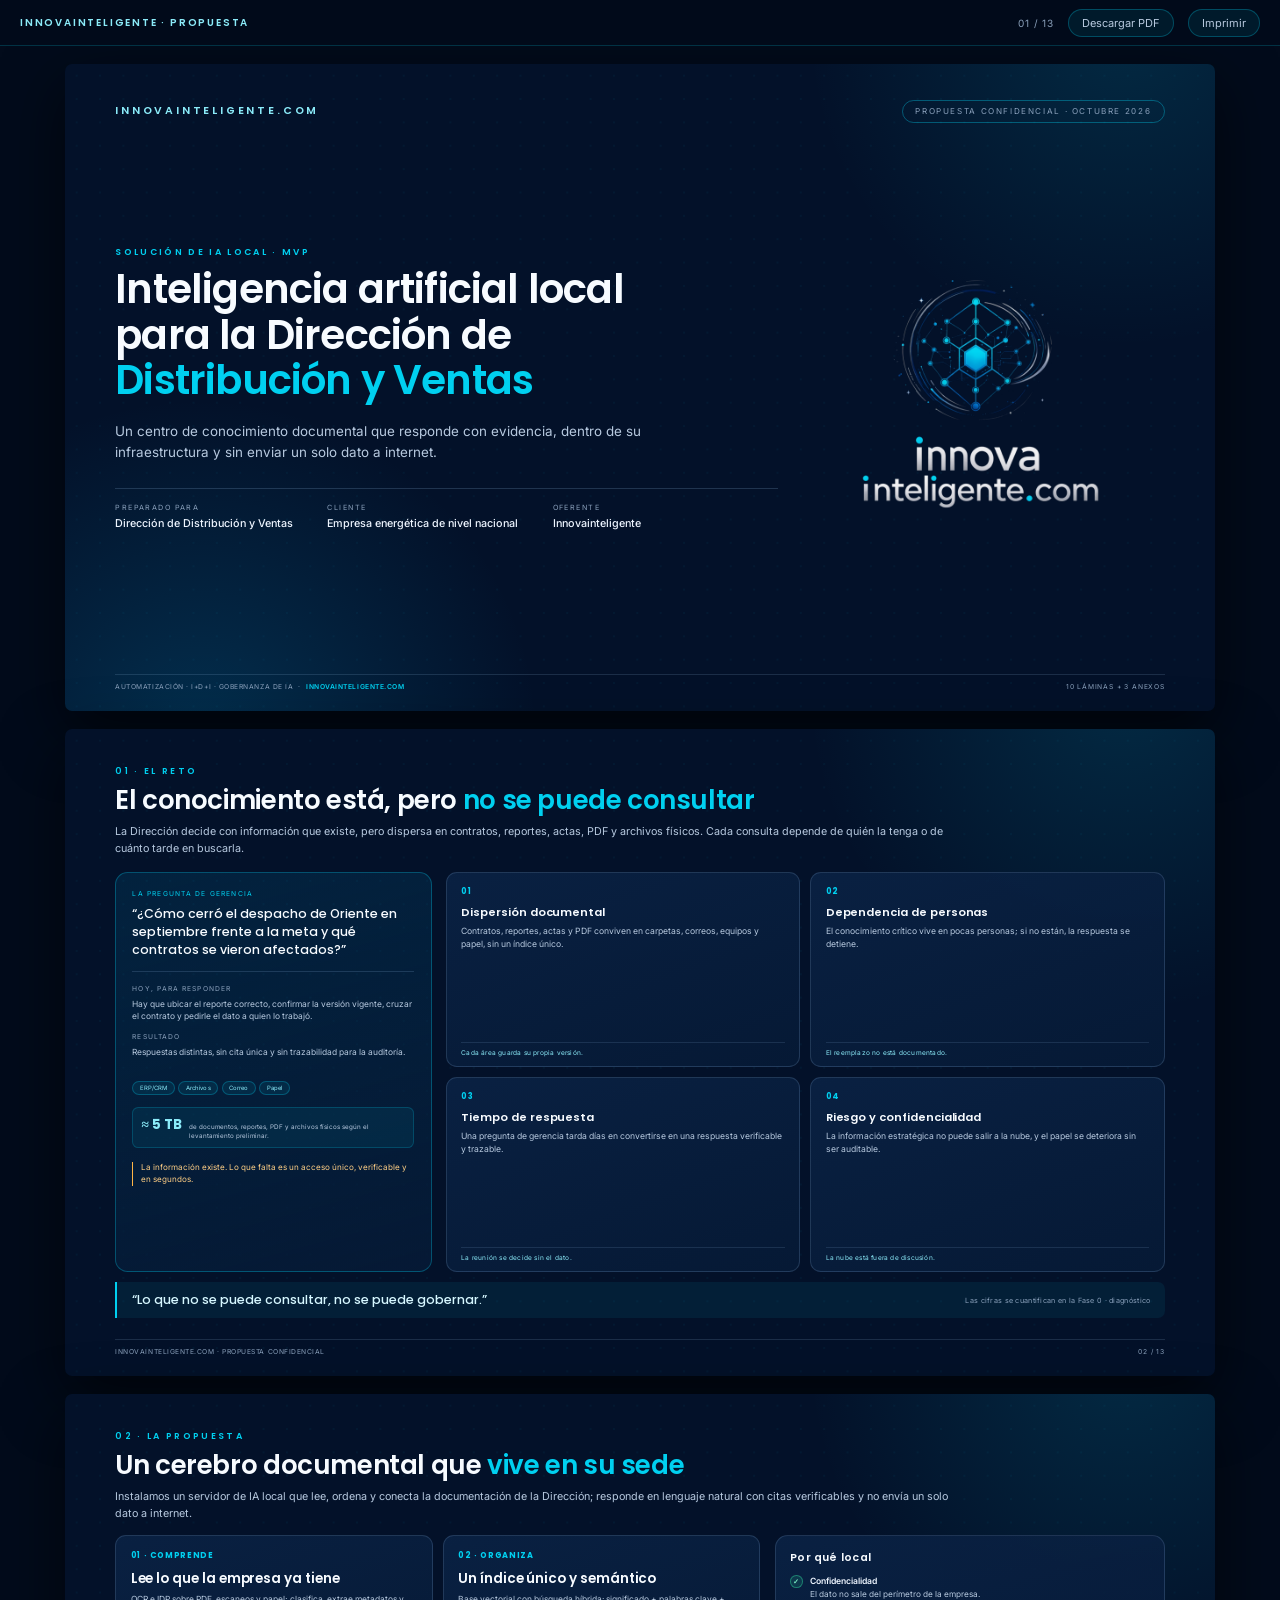
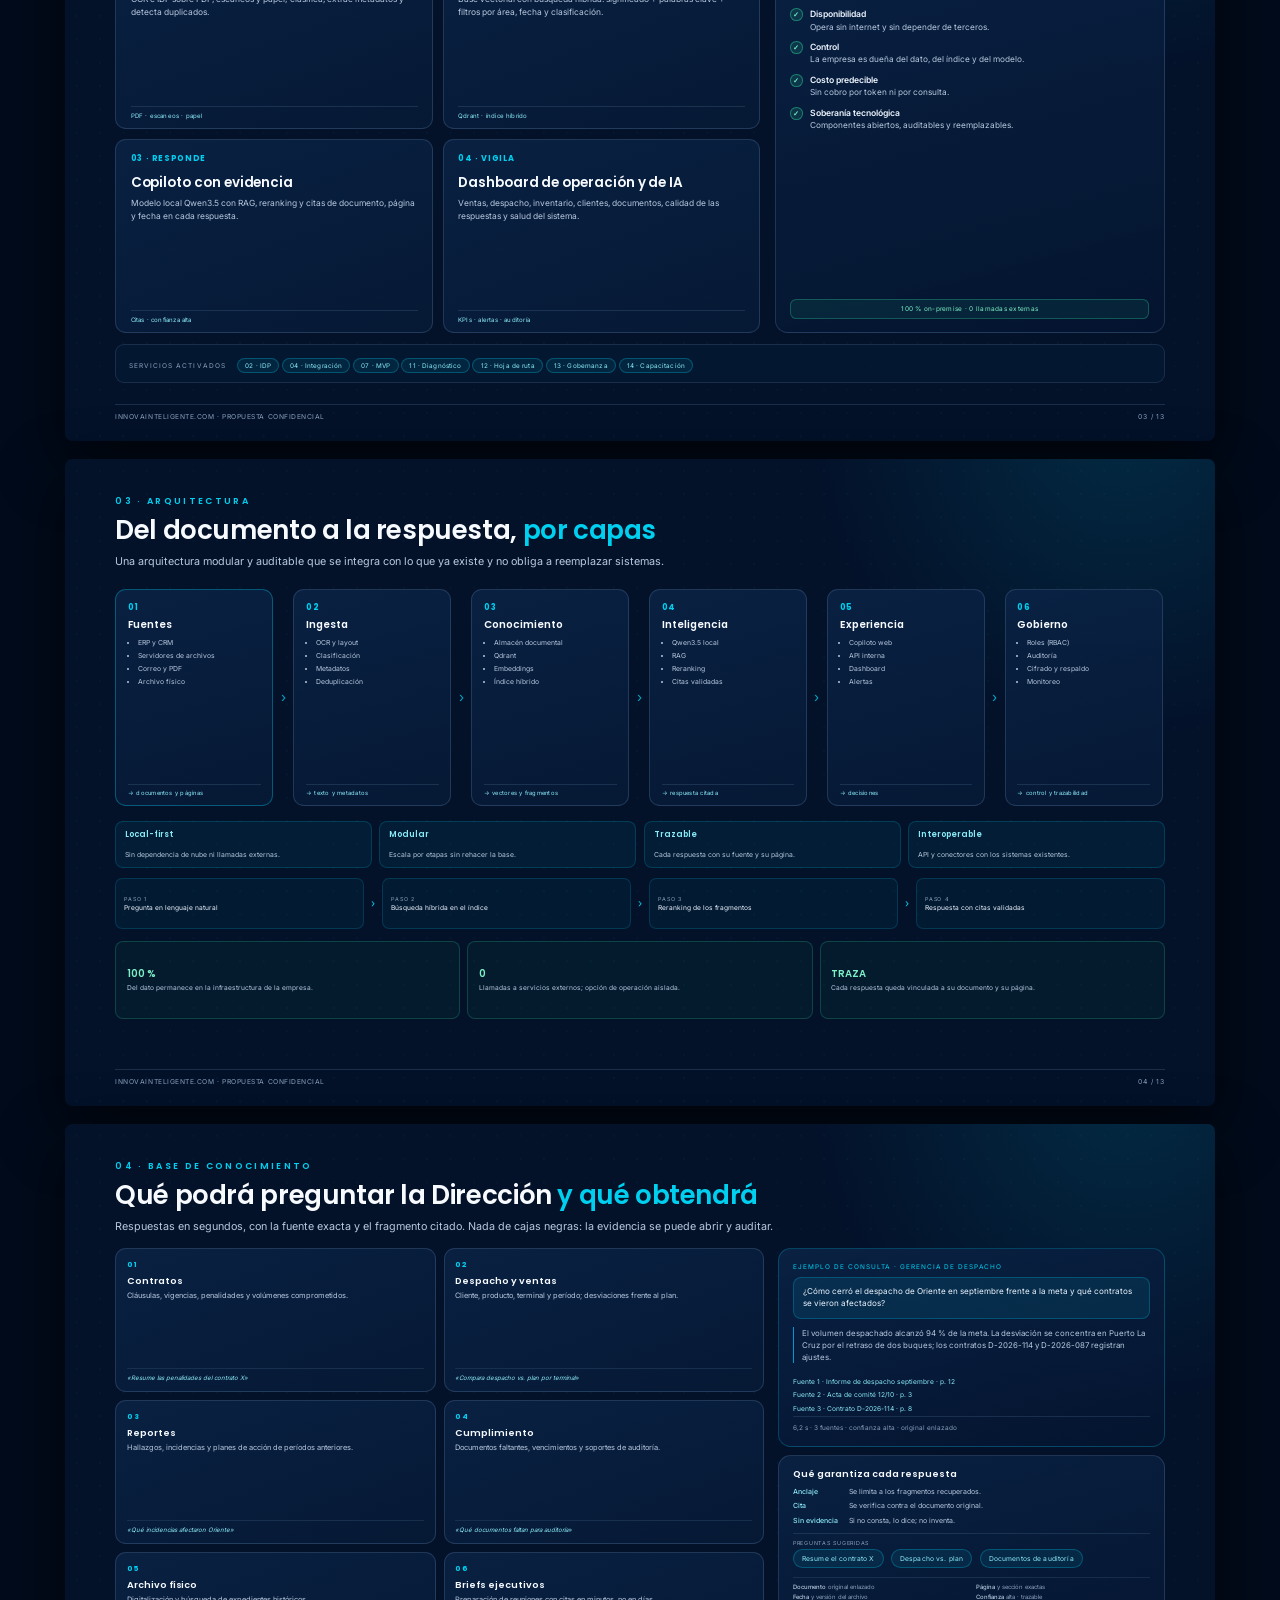
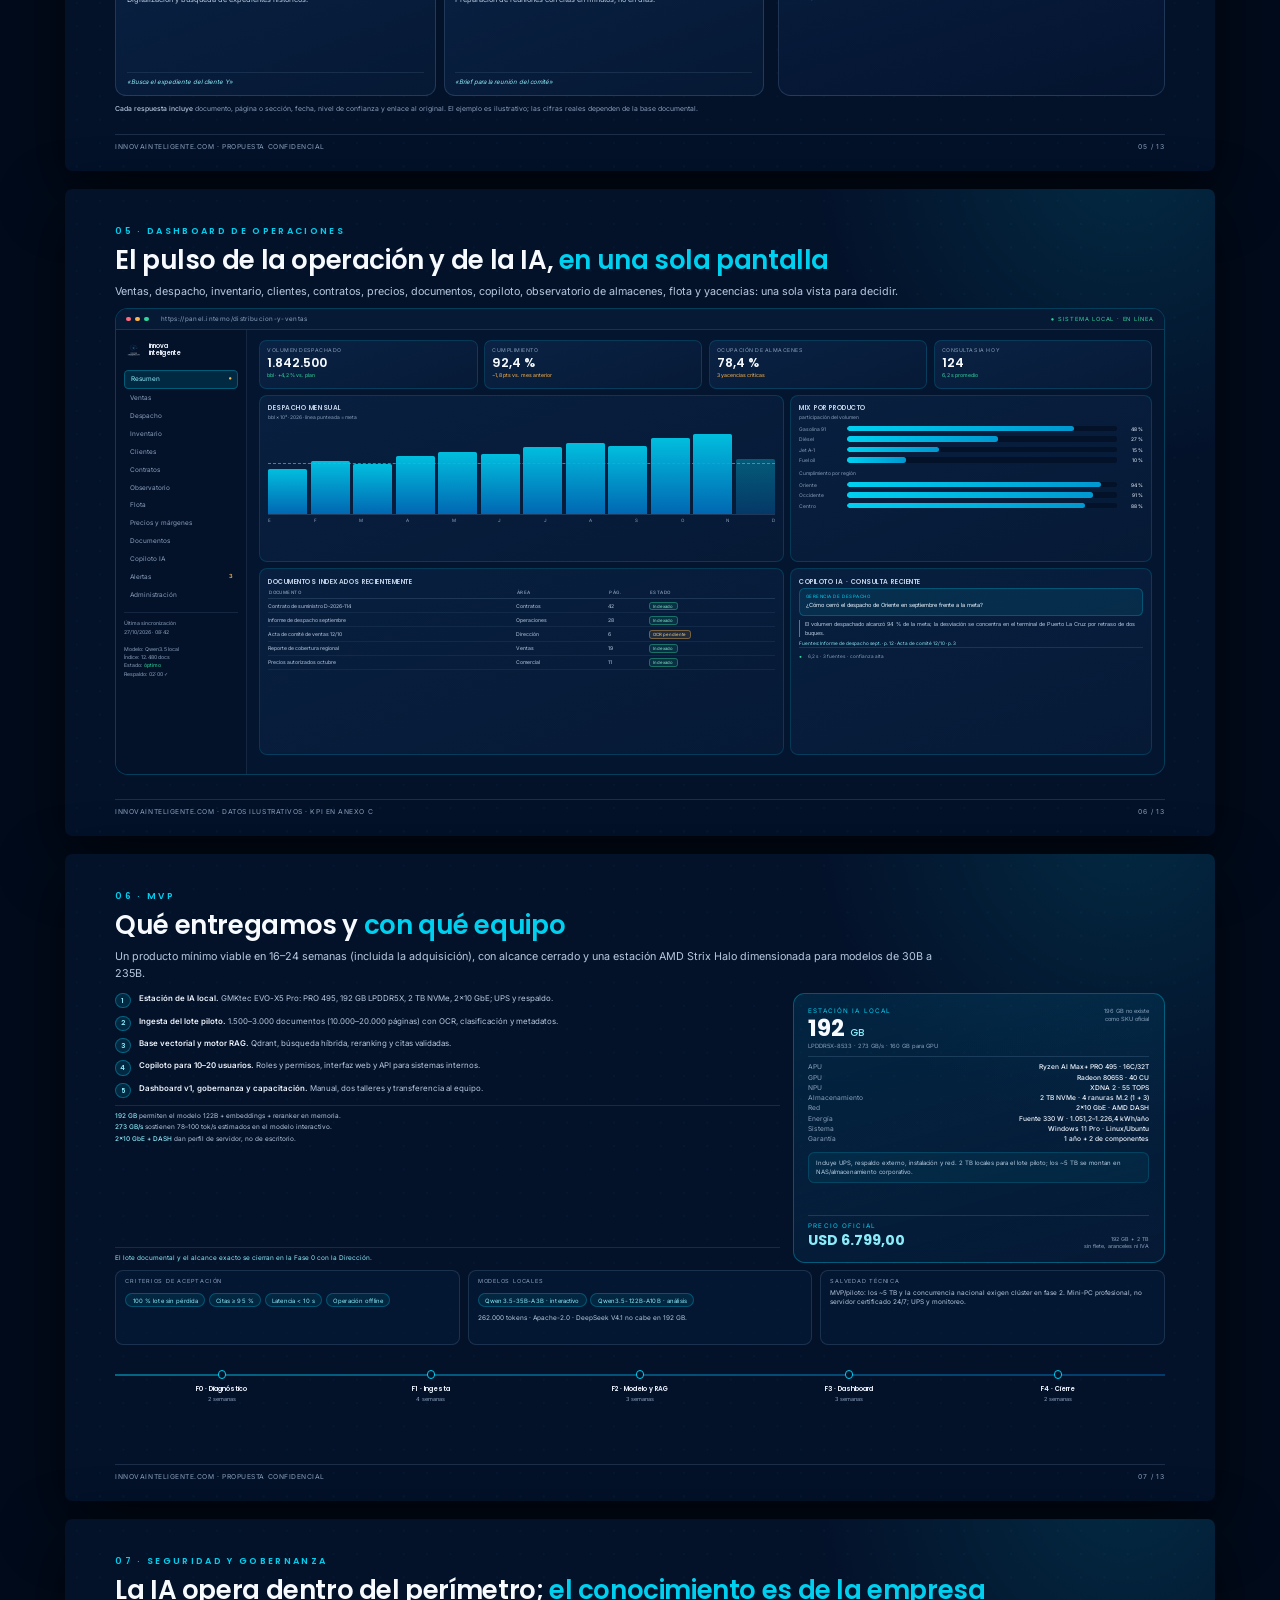
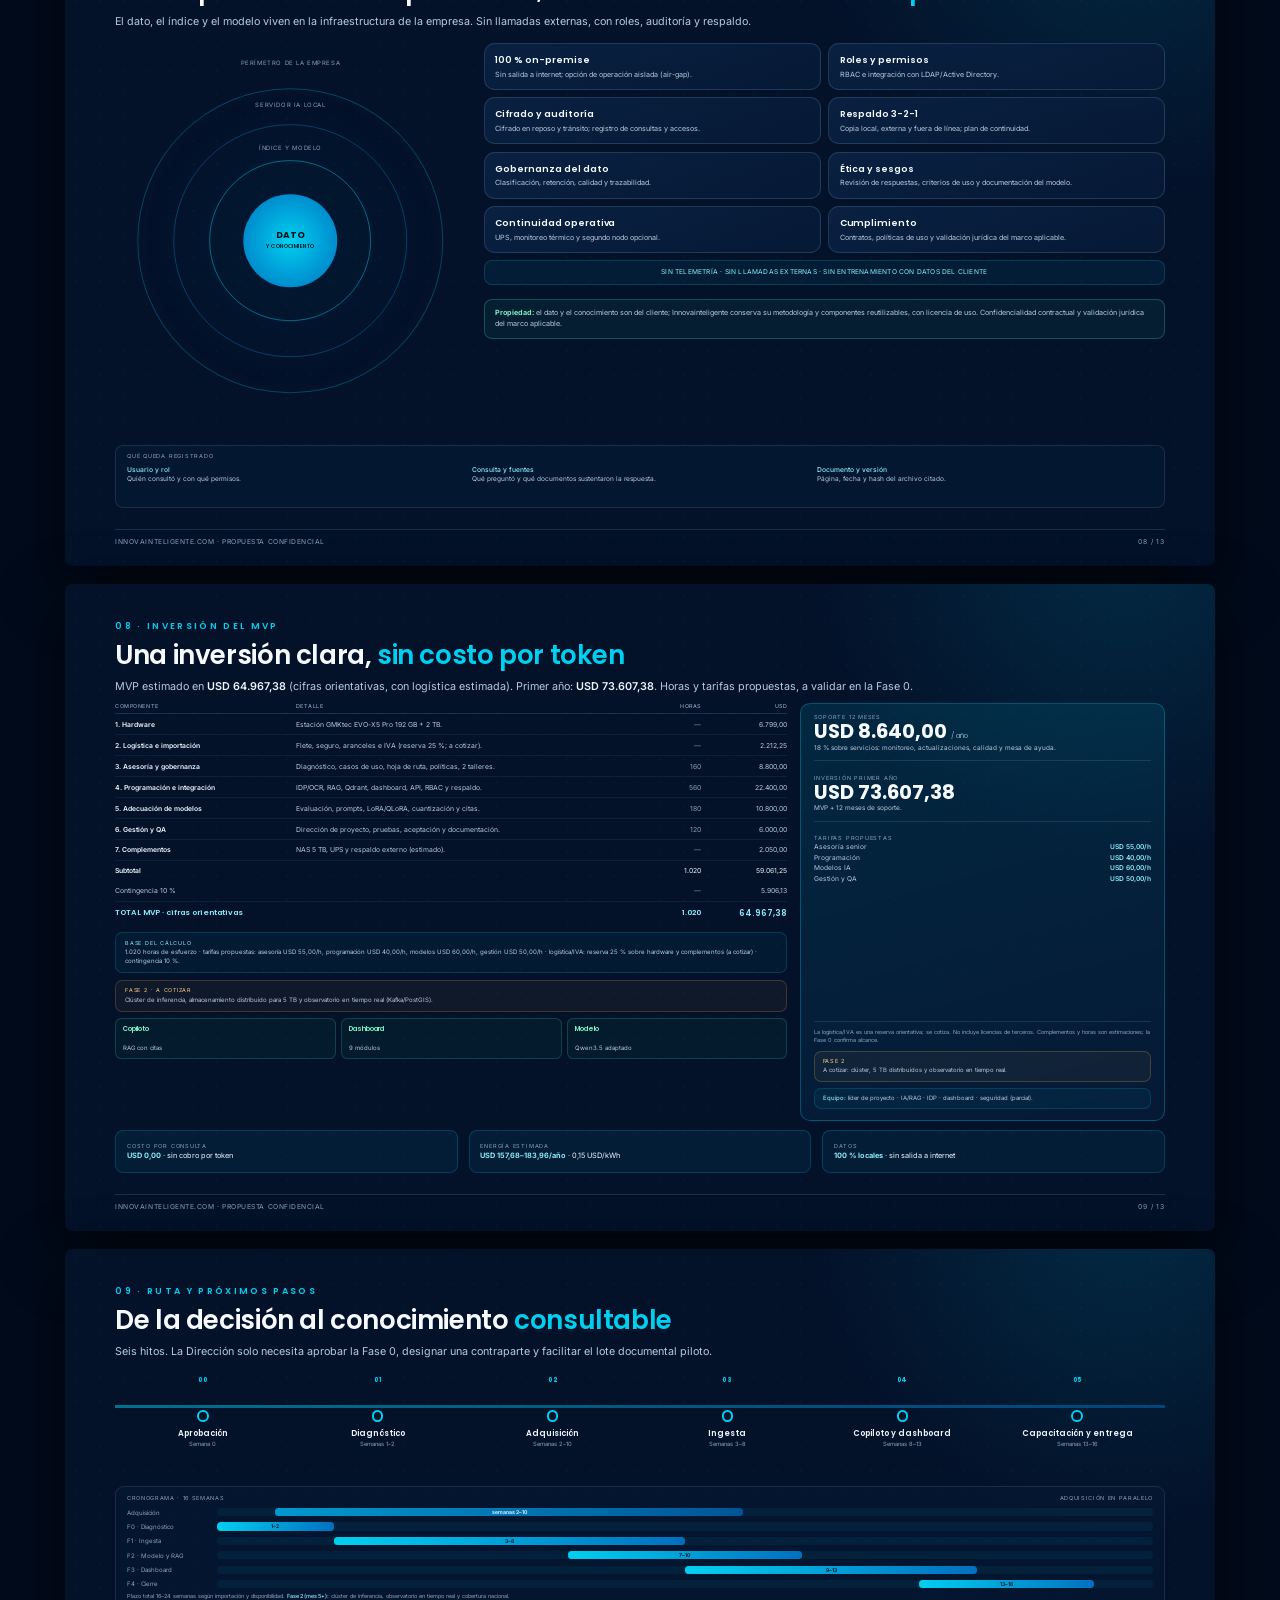
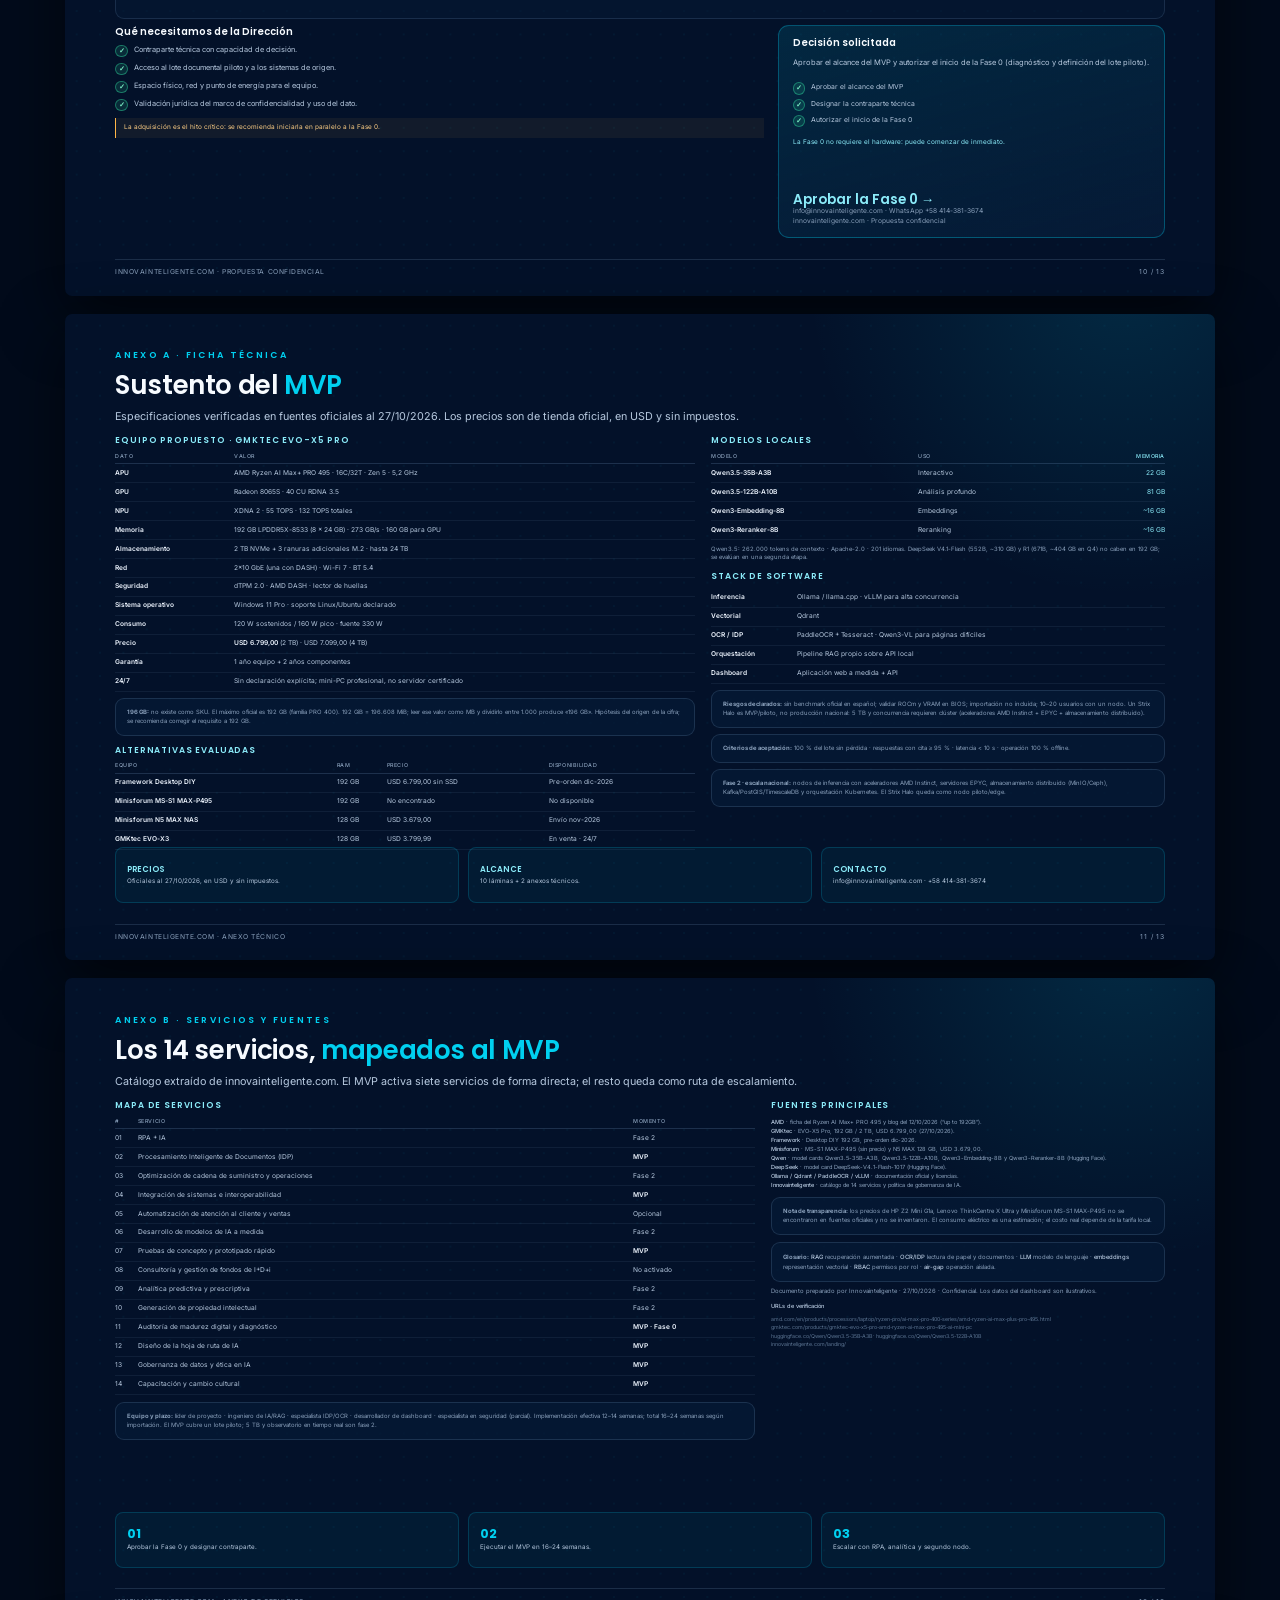
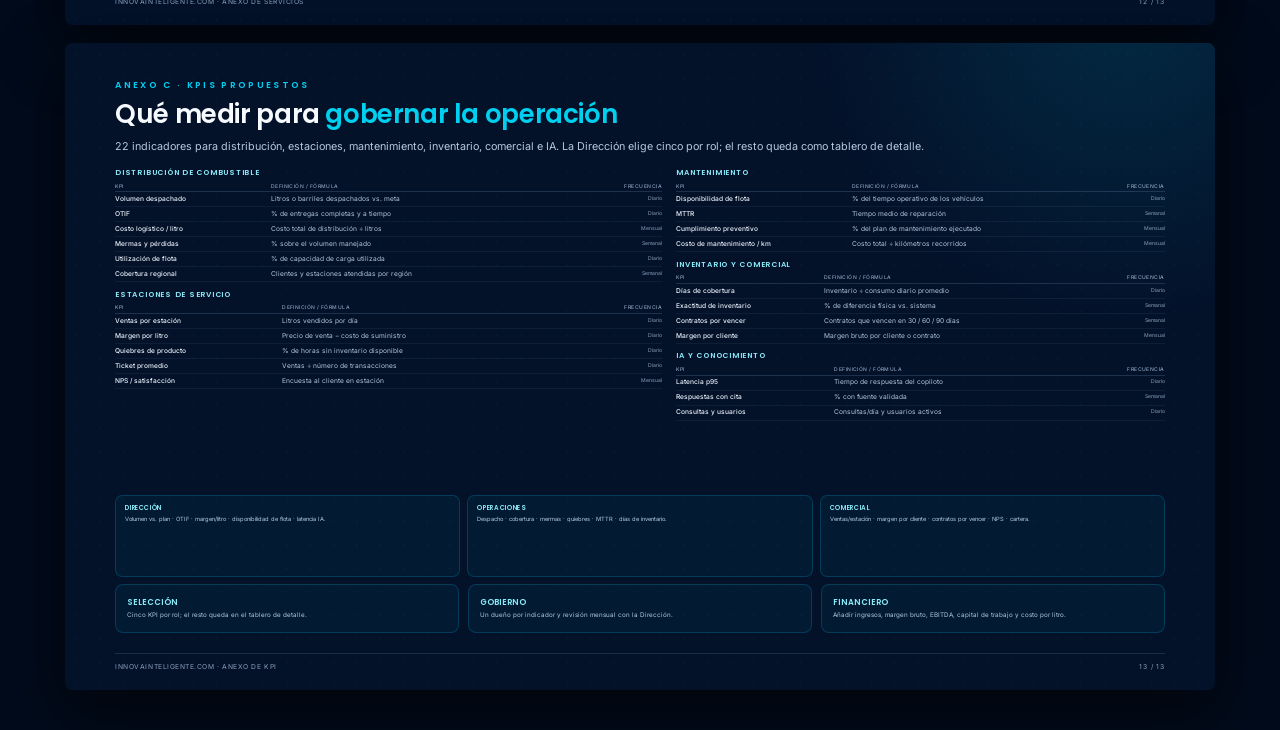
==== ofertas/index.html @ 0efeed4a "Publicar oferta /ofertas: propuesta IA local para empresa energética" ====
<!doctype html>
<html lang="es">
<head>
<meta charset="utf-8">
<meta name="viewport" content="width=device-width, initial-scale=1">
<title>IA local para la Dirección de Distribución y Ventas · Innovainteligente</title>
<meta name="description" content="Propuesta de un servidor de IA local con base de conocimiento documental y dashboard de operaciones para la Dirección de Distribución y Ventas de una empresa energética de nivel nacional (nombre no revelado).">
<meta name="author" content="Innovainteligente">
<link rel="canonical" href="https://innovainteligente.com/ofertas/">
<meta name="robots" content="noindex,nofollow">
<link rel="icon" type="image/png" href="assets/favicon.png">
<meta property="og:type" content="website">
<meta property="og:title" content="IA local para la Dirección de Distribución y Ventas · Innovainteligente">
<meta property="og:description" content="Servidor de IA local con base de conocimiento documental, copiloto con citas y dashboard de operaciones. Propuesta MVP 2026.">
<meta property="og:image" content="https://innovainteligente.com/ofertas/assets/og-image.png">
<meta property="og:url" content="https://innovainteligente.com/ofertas/">
<meta name="twitter:card" content="summary_large_image">
<meta name="keywords" content="IA local, RAG, Qwen, DeepSeek, AMD Strix Halo, dashboard, distribución, ventas, petróleo">
<meta name="dcterms.created" content="2026-10-27">
<style>
@font-face{font-family:Poppins;src:url(assets/fonts/poppins-400.woff2) format("woff2");font-weight:400;font-style:normal;}
@font-face{font-family:Poppins;src:url(assets/fonts/poppins-500.woff2) format("woff2");font-weight:500;font-style:normal;}
@font-face{font-family:Poppins;src:url(assets/fonts/poppins-600.woff2) format("woff2");font-weight:600;font-style:normal;}
@font-face{font-family:Poppins;src:url(assets/fonts/poppins-700.woff2) format("woff2");font-weight:700;font-style:normal;}
@font-face{font-family:Poppins;src:url(assets/fonts/poppins-800.woff2) format("woff2");font-weight:800;font-style:normal;}
@font-face{font-family:Inter;src:url(assets/fonts/inter-var.woff2) format("woff2-variations");font-weight:400 800;font-style:normal;}

@page{size:13.333in 7.5in;margin:0;}
*{box-sizing:border-box;}
html,body{margin:0;padding:0;}
body{font-family:Inter,sans-serif;background:#020b1b;color:#eef5ff;-webkit-font-smoothing:antialiased;}
.slide{position:relative;width:1280px;height:720px;overflow:hidden;background:#031129;page-break-after:always;break-after:page;}
.slide:last-child{page-break-after:auto;break-after:auto;}
.slide::before{content:"";position:absolute;inset:0;background-image:radial-gradient(rgba(0,208,240,.10) 1px,transparent 1px);background-size:26px 26px;opacity:.42;pointer-events:none;}
.slide::after{content:"";position:absolute;width:760px;height:760px;right:-280px;top:-420px;background:radial-gradient(circle,rgba(0,208,240,.13),rgba(0,208,240,0) 66%);pointer-events:none;}
.frame{position:absolute;inset:0;padding:40px 56px 64px;display:flex;flex-direction:column;z-index:2;}
.kicker{font-family:Poppins;font-weight:600;font-size:10px;letter-spacing:.26em;color:#00d0f0;text-transform:uppercase;margin:0 0 9px;}
.h2{bookmark-level:1;bookmark-label:content(text);font-family:Poppins;font-weight:600;font-size:29px;line-height:1.12;letter-spacing:-.015em;margin:0 0 10px;color:#f7fbff;}
.h2 .cyan{color:#00d0f0;}
.lead{font-size:12px;line-height:1.55;color:#b7c9df;max-width:930px;margin:0;}
.lead b{color:#eef5ff;font-weight:600;}
.header{flex:none;}
.footer{position:absolute;left:56px;right:56px;bottom:22px;display:flex;justify-content:space-between;align-items:center;border-top:1px solid rgba(150,190,230,.16);padding-top:8px;font-size:7.5px;letter-spacing:.12em;color:#5b7391;z-index:3;text-transform:uppercase;}
.footer .brand{color:#8aa0bb;letter-spacing:.08em;}
.footer .brand b{color:#00d0f0;font-weight:600;}
.footer .pg{color:#8aa0bb;}
.num{font-family:Poppins;font-weight:700;color:#00d0f0;}

/* ===== Portada ===== */
.cover .glow1{position:absolute;width:860px;height:860px;left:-280px;bottom:-460px;background:radial-gradient(circle,rgba(0,152,208,.22),rgba(0,152,208,0) 62%);}
.cover .top{display:flex;justify-content:space-between;align-items:center;}
.cover .brandline{font-family:Poppins;font-weight:600;font-size:12px;letter-spacing:.26em;color:#8bebf9;}
.cover .tag{font-size:9px;letter-spacing:.2em;color:#8aa0bb;border:1px solid rgba(0,208,240,.35);border-radius:999px;padding:6px 14px;}
.cover .main{display:flex;flex:1;align-items:center;gap:8px;}
.cover .left{width:738px;}
.cover .h1{bookmark-level:1;bookmark-label:"Portada";font-family:Poppins;font-weight:600;font-size:45px;line-height:1.12;letter-spacing:-.02em;margin:0 0 20px;color:#f7fbff;}
.cover .h1 .cyan{color:#00d0f0;}
.cover .sub{font-size:15px;line-height:1.55;color:#b7c9df;margin:0 0 28px;max-width:640px;}
.cover .meta{display:flex;gap:38px;border-top:1px solid rgba(150,190,230,.2);padding-top:16px;}
.cover .meta .k{font-size:8px;letter-spacing:.2em;color:#8aa0bb;margin-bottom:5px;text-transform:uppercase;}
.cover .meta .v{font-size:12px;color:#eef5ff;font-weight:500;}
.cover .right{flex:1;display:flex;justify-content:center;}
.cover .right img{width:342px;height:auto;display:block;}

/* ===== Genéricos ===== */
.row{display:flex;gap:16px;}
.col{flex:1;min-width:0;}
.card{background:linear-gradient(160deg,rgba(10,34,68,.92),rgba(6,26,54,.92));border:1px solid rgba(150,190,230,.18);border-radius:12px;padding:15px 16px;}
.card h3{font-family:Poppins;font-weight:600;font-size:13px;letter-spacing:-.005em;color:#f7fbff;margin:0 0 6px;}
.card p{font-size:9.6px;line-height:1.5;color:#b7c9df;margin:0;}
.card .n{font-family:Poppins;font-weight:700;font-size:10px;color:#00d0f0;letter-spacing:.08em;margin-bottom:8px;}
.chip{display:inline-block;font-size:7.5px;letter-spacing:.02em;color:#8bebf9;background:rgba(0,208,240,.08);border:1px solid rgba(0,208,240,.28);border-radius:999px;padding:4px 9px;margin:0 4px 4px 0;}
.check{display:inline-flex;width:14px;height:14px;border-radius:50%;background:rgba(47,213,155,.14);border:1px solid rgba(47,213,155,.45);color:#7df0c6;font-size:8px;align-items:center;justify-content:center;flex:none;font-weight:700;}
.mono{font-family:"DejaVu Sans Mono",monospace;font-size:8px;color:#8bebf9;}

/* ===== Lámina 2 ===== */
.s2 .body{display:flex;gap:16px;flex:1;margin-top:16px;min-height:0;}
.s2 .ask{width:352px;flex:none;background:linear-gradient(165deg,rgba(0,152,208,.13),rgba(6,26,54,.92));border:1px solid rgba(0,208,240,.3);border-radius:14px;padding:18px;display:flex;flex-direction:column;}
.s2 .ask .who{font-size:7.5px;letter-spacing:.18em;color:#00d0f0;margin-bottom:8px;}
.s2 .ask .q{font-family:Poppins;font-weight:500;font-size:14px;line-height:1.4;color:#f7fbff;margin:0;}
.s2 .ask .div{border-top:1px solid rgba(150,190,230,.18);margin:14px 0;}
.s2 .ask .lbl{font-size:7.5px;letter-spacing:.16em;color:#8aa0bb;text-transform:uppercase;margin-bottom:5px;}
.s2 .ask .txt{font-size:9.4px;line-height:1.5;color:#b7c9df;margin:0 0 10px;}
.s2 .ask .bad{margin-top:16px;font-size:9px;line-height:1.45;color:#ffcf85;border-left:2px solid #ffb547;padding-left:8px;}
.s2 .pain{flex:1;display:grid;grid-template-columns:1fr 1fr;grid-template-rows:1fr 1fr;gap:11px;}
.s2 .pain .card{display:flex;flex-direction:column;}
.s2 .pain .card .n{font-size:9px;margin-bottom:6px;}
.s2 .pain .card h3{font-size:12.5px;margin-bottom:5px;}
.s2 .quote{margin-top:12px;background:rgba(0,208,240,.07);border-left:3px solid #00d0f0;border-radius:0 8px 8px 0;padding:10px 16px;font-family:Poppins;font-weight:500;font-size:14px;color:#d6f7ff;display:flex;justify-content:space-between;align-items:center;}
.s2 .quote span{font-family:Inter;font-weight:400;font-size:8px;color:#8aa0bb;letter-spacing:.04em;text-transform:none;}

/* ===== Lámina 3 ===== */
.s3 .body{display:flex;gap:16px;flex:1;margin-top:14px;min-height:0;}
.s3 .caps{width:718px;display:grid;grid-template-columns:1fr 1fr;grid-template-rows:1fr 1fr;gap:11px;}
.s3 .caps .card{display:flex;flex-direction:column;}
.s3 .caps .card .n{font-size:9px;}
.s3 .caps .card h3{font-size:15px;margin-bottom:5px;}
.s3 .caps .card p{font-size:9.4px;}
.s3 .local{flex:1;display:flex;flex-direction:column;background:linear-gradient(165deg,rgba(10,34,68,.92),rgba(4,21,48,.95));border:1px solid rgba(150,190,230,.18);border-radius:14px;padding:16px;}
.s3 .local h3{font-family:Poppins;font-weight:600;font-size:12px;color:#f7fbff;margin:0 0 10px;letter-spacing:.02em;}
.s3 .local .item{display:flex;gap:8px;align-items:flex-start;margin-bottom:9px;}
.s3 .local .item .t{font-size:9.2px;line-height:1.42;color:#b7c9df;}
.s3 .local .item .t b{display:block;color:#eef5ff;font-size:9.6px;font-weight:600;margin-bottom:1px;}
.s3 .services{margin-top:12px;padding:10px 14px;border:1px solid rgba(150,190,230,.14);border-radius:10px;background:rgba(6,26,54,.7);}
.s3 .services .lbl{font-size:7.3px;letter-spacing:.16em;color:#8aa0bb;text-transform:uppercase;margin-right:8px;}
.s3 .services .chip{font-size:7.1px;padding:3px 8px;margin:0 3px 0 0;}

/* ===== Lámina 4 ===== */
.s4 .arch{display:flex;align-items:stretch;gap:0;margin-top:20px;height:300px;}
.s4 .layer{width:176px;flex:none;background:linear-gradient(165deg,rgba(10,34,68,.92),rgba(6,26,54,.92));border:1px solid rgba(150,190,230,.18);border-radius:12px;padding:14px 13px;display:flex;flex-direction:column;}
.s4 .layer.src{border-color:rgba(0,208,240,.34);}
.s4 .layer .n{font-family:Poppins;font-weight:700;font-size:9px;color:#00d0f0;letter-spacing:.1em;}
.s4 .layer h3{font-family:Poppins;font-weight:600;font-size:11.5px;color:#f7fbff;margin:5px 0 8px;line-height:1.2;}
.s4 .layer ul{margin:0;padding-left:11px;}
.s4 .layer li{font-size:7.6px;line-height:1.5;color:#b7c9df;margin-bottom:3px;}
.s4 .arrow{width:22px;flex:none;display:flex;align-items:center;justify-content:center;color:#00d0f0;font-size:15px;opacity:.8;}
.s4 .principles{display:flex;gap:8px;margin-top:16px;}
.s4 .principles .p{flex:1;background:rgba(0,208,240,.06);border:1px solid rgba(0,208,240,.18);border-radius:9px;padding:8px 10px;}
.s4 .principles .p b{display:block;font-family:Poppins;font-weight:600;font-size:9px;color:#8bebf9;margin-bottom:2px;}
.s4 .principles .p span{font-size:7.6px;line-height:1.4;color:#b7c9df;}

/* ===== Lámina 5 ===== */
.s5 .body{display:flex;gap:16px;flex:1;margin-top:14px;min-height:0;}
.s5 .cases{width:722px;display:grid;grid-template-columns:1fr 1fr;grid-template-rows:1fr 1fr 1fr;gap:9px;}
.s5 .cases .card{padding:11px 12px;}
.s5 .cases .card .n{font-size:8px;margin-bottom:3px;}
.s5 .cases .card h3{font-size:10.5px;margin-bottom:3px;}
.s5 .cases .card p{font-size:8.3px;line-height:1.42;}
.s5 .chat{flex:1;background:linear-gradient(165deg,rgba(10,34,68,.94),rgba(4,21,48,.96));border:1px solid rgba(0,208,240,.24);border-radius:14px;padding:15px;display:flex;flex-direction:column;}
.s5 .chat .who{font-size:7.2px;letter-spacing:.16em;color:#00d0f0;margin-bottom:7px;}
.s5 .chat .q{background:rgba(0,208,240,.09);border:1px solid rgba(0,208,240,.24);border-radius:9px;padding:9px 10px;font-size:9px;line-height:1.45;color:#eef5ff;}
.s5 .chat .a{margin-top:9px;font-size:8.8px;line-height:1.55;color:#b7c9df;border-left:2px solid #0098d0;padding-left:9px;}
.s5 .chat .cite{margin-top:8px;font-size:7.4px;line-height:1.6;color:#8bebf9;}
.s5 .chat .meta{margin-top:auto;padding-top:8px;border-top:1px solid rgba(150,190,230,.14);font-size:7.2px;color:#8aa0bb;}
.s5 .note{font-size:7.6px;color:#8aa0bb;margin-top:9px;}
.s5 .note b{color:#b7c9df;font-weight:500;}

/* ===== Lámina 6 · Dashboard ===== */
.s6 .dash{position:relative;margin-top:8px;height:520px;flex:none;background:#041530;border:1px solid rgba(0,208,240,.22);border-radius:14px;overflow:hidden;}
.s6 .chrome{height:24px;background:#061a36;border-bottom:1px solid rgba(150,190,230,.14);display:flex;align-items:center;padding:0 11px;gap:5px;}
.s6 .cdot{width:5px;height:5px;border-radius:50%;background:#ff6b7a;}
.s6 .cdot.y{background:#ffb547;}.s6 .cdot.g{background:#2fd59b;}
.s6 .url{margin-left:9px;font-size:7px;color:#8aa0bb;letter-spacing:.05em;}
.s6 .live{margin-left:auto;font-size:6.3px;color:#2fd59b;letter-spacing:.14em;}
.s6 .dbody{display:flex;height:496px;}
.s6 .side{width:146px;background:#031129;border-right:1px solid rgba(150,190,230,.12);padding:11px 9px;flex:none;}
.s6 .mini{display:flex;align-items:center;gap:6px;margin-bottom:12px;}
.s6 .mini img{width:21px;height:21px;object-fit:contain;}
.s6 .mini span{font-family:Poppins;font-weight:600;font-size:7px;line-height:1.1;color:#eef5ff;}
.s6 .nav{font-size:7.2px;color:#8aa0bb;}
.s6 .nav div{padding:5px 6px;border-radius:5px;margin-bottom:1px;display:flex;justify-content:space-between;}
.s6 .nav div.on{background:rgba(0,208,240,.13);color:#8bebf9;border:1px solid rgba(0,208,240,.3);}
.s6 .nav b{font-weight:600;color:#ffb547;font-size:6.3px;}
.s6 .sys{margin-top:10px;border-top:1px solid rgba(150,190,230,.12);padding-top:7px;font-size:5.8px;color:#8aa0bb;line-height:1.6;}
.s6 .main{flex:1;padding:11px 13px;min-width:0;}
.s6 .kpis{display:grid;grid-template-columns:repeat(4,1fr);gap:7px;height:54px;}
.s6 .kpi{background:linear-gradient(160deg,#0a2244,#061a36);border:1px solid rgba(0,208,240,.16);border-radius:8px;padding:6px 8px;}
.s6 .kpi .k{font-size:5.8px;letter-spacing:.1em;color:#8aa0bb;text-transform:uppercase;}
.s6 .kpi .v{font-family:Poppins;font-weight:600;font-size:14px;color:#f7fbff;margin-top:1px;}
.s6 .kpi .d{font-size:5.8px;color:#2fd59b;margin-top:0;}
.s6 .kpi .d.w{color:#ffb547;}
.s6 .grid2{display:grid;grid-template-columns:1.45fr 1fr;gap:7px;margin-top:7px;height:186px;}
.s6 .card2{background:linear-gradient(160deg,#081f3f,#061a36);border:1px solid rgba(0,208,240,.16);border-radius:9px;padding:8px 9px;min-width:0;}
.s6 .card2 h3{font-family:Poppins;font-weight:600;font-size:7.4px;letter-spacing:.08em;color:#c2d3e8;margin:0 0 1px;text-transform:uppercase;}
.s6 .card2 .sub{font-size:5.5px;color:#8aa0bb;margin-bottom:5px;}
.s6 .bars{display:flex;align-items:flex-end;gap:4px;height:98px;border-bottom:1px solid rgba(150,190,230,.18);margin-top:8px;position:relative;}
.s6 .bar{flex:1;background:linear-gradient(180deg,#00d0f0,#0070c0);border-radius:2px 2px 0 0;opacity:.9;}
.s6 .bar.dim{opacity:.35;}
.s6 .target{position:absolute;left:0;right:0;top:40px;border-top:1px dashed rgba(255,181,71,.55);}
.s6 .blab{display:flex;justify-content:space-between;font-size:5px;color:#8aa0bb;margin-top:3px;}
.s6 .mix{margin-top:6px;}
.s6 .mix .row{display:flex;align-items:center;gap:5px;margin-bottom:5px;font-size:5.9px;color:#b7c9df;}
.s6 .mix .lbl{width:48px;color:#8aa0bb;font-size:5.5px;}
.s6 .mix .track{flex:1;height:6px;background:#031129;border-radius:3px;overflow:hidden;}
.s6 .mix .fill{height:6px;border-radius:3px;background:linear-gradient(90deg,#00d0f0,#0098d0);}
.s6 .mix .pct{width:24px;text-align:right;font-size:5.5px;color:#eef5ff;}
.s6 .row3{display:grid;grid-template-columns:1.45fr 1fr;gap:7px;margin-top:7px;height:208px;}
.s6 .tbl{width:100%;border-collapse:collapse;font-size:5.7px;color:#b7c9df;margin-top:3px;}
.s6 .tbl th{font-size:5px;letter-spacing:.1em;color:#8aa0bb;text-align:left;font-weight:500;padding-bottom:3px;border-bottom:1px solid rgba(150,190,230,.16);}
.s6 .tbl td{padding:4px 0;border-bottom:1px solid rgba(150,190,230,.08);}
.s6 .chip2{font-size:4.8px;border-radius:3px;padding:1px 4px;border:1px solid rgba(47,213,155,.4);color:#7df0c6;background:rgba(47,213,155,.1);}
.s6 .chip2.w{border-color:rgba(255,181,71,.4);color:#ffcf85;background:rgba(255,181,71,.1);}
.s6 .q{background:rgba(0,208,240,.09);border:1px solid rgba(0,208,240,.25);border-radius:6px;padding:6px;font-size:6.3px;line-height:1.45;color:#eef5ff;}
.s6 .q .who{font-size:5px;color:#00d0f0;letter-spacing:.12em;margin-bottom:1px;}
.s6 .a{margin-top:5px;font-size:6.1px;line-height:1.5;color:#b7c9df;border-left:2px solid #0098d0;padding-left:5px;}
.s6 .cite{font-size:5.2px;color:#8bebf9;margin-top:3px;line-height:1.6;}
.s6 .meta2{display:flex;gap:7px;margin-top:auto;padding-top:5px;border-top:1px solid rgba(150,190,230,.14);font-size:5.2px;color:#8aa0bb;}
.s6 .meta2 b{color:#2fd59b;}
.s6 .cap{font-size:6.5px;color:#5b7391;text-align:right;margin-top:5px;}
.s6 .badge{position:absolute;width:18px;height:18px;border-radius:50%;background:#00d0f0;color:#021019;font-family:Poppins;font-weight:700;font-size:8px;display:flex;align-items:center;justify-content:center;z-index:4;}
.s6 .badge.b1{left:205px;top:104px;}
.s6 .badge.b2{left:205px;top:285px;}
.s6 .badge.b3{left:640px;top:396px;}
.s6 .badge.b4{left:88px;top:426px;}

/* ===== Lámina 7 ===== */
.s7 .body{display:flex;gap:14px;margin-top:12px;height:356px;}
.s7 .scope{flex:1;min-width:0;}
.s7 .scope .item{display:flex;gap:9px;margin-bottom:8px;}
.s7 .scope .item .n{width:17px;height:17px;border-radius:50%;background:rgba(0,208,240,.12);border:1px solid rgba(0,208,240,.35);color:#8bebf9;font-family:Poppins;font-weight:600;font-size:7.5px;display:flex;align-items:center;justify-content:center;flex:none;}
.s7 .scope .item .t{font-size:8.8px;line-height:1.45;color:#b7c9df;}
.s7 .scope .item .t b{color:#eef5ff;font-weight:600;}
.s7 .scope .crit{margin-top:9px;display:flex;gap:5px;flex-wrap:wrap;}
.s7 .scope .crit .chip{font-size:6.9px;padding:3px 8px;}
.s7 .spec{width:414px;flex:none;background:linear-gradient(165deg,rgba(0,152,208,.15),rgba(6,26,54,.95));border:1px solid rgba(0,208,240,.32);border-radius:13px;padding:14px 16px;display:flex;flex-direction:column;}
.s7 .spec .top{display:flex;justify-content:space-between;align-items:flex-start;}
.s7 .spec .lbl{font-size:7px;letter-spacing:.18em;color:#00d0f0;text-transform:uppercase;}
.s7 .spec .big{font-family:Poppins;font-weight:700;font-size:26px;color:#f7fbff;line-height:1;margin-top:2px;}
.s7 .spec .big span{font-size:11px;font-weight:500;color:#8bebf9;}
.s7 .spec .note{font-size:6.5px;color:#8aa0bb;margin-top:2px;}
.s7 .spec .rows{margin-top:8px;border-top:1px solid rgba(150,190,230,.16);padding-top:6px;}
.s7 .spec .r{display:flex;justify-content:space-between;font-size:7.4px;line-height:1.55;color:#b7c9df;}
.s7 .spec .r span{color:#8aa0bb;}
.s7 .spec .r b{font-weight:500;color:#eef5ff;}
.s7 .spec .price{margin-top:auto;border-top:1px solid rgba(0,208,240,.22);padding-top:7px;display:flex;justify-content:space-between;align-items:flex-end;}
.s7 .spec .price .p{font-family:Poppins;font-weight:700;font-size:16px;color:#8bebf9;}
.s7 .spec .price .s{font-size:6px;color:#8aa0bb;text-align:right;line-height:1.4;}
.s7 .tl{margin-top:10px;height:88px;position:relative;padding:0 2px;}
.s7 .tl .line{position:absolute;left:0;right:0;top:22px;height:2px;background:linear-gradient(90deg,#00d0f0,#0070c0);opacity:.45;}
.s7 .tl .phases{display:flex;position:relative;}
.s7 .tl .ph{flex:1;padding-top:0;}
.s7 .tl .dot{width:9px;height:9px;border-radius:50%;background:#031129;border:2px solid #00d0f0;margin:18px auto 6px;}
.s7 .tl .ph .t{text-align:center;font-family:Poppins;font-weight:600;font-size:7.4px;color:#eef5ff;}
.s7 .tl .ph .d{text-align:center;font-size:6.2px;color:#8aa0bb;margin-top:2px;}

/* ===== Lámina 8 ===== */
.s8 .body{display:flex;gap:20px;flex:1;margin-top:14px;min-height:0;}
.s8 .perim{width:390px;flex:none;position:relative;display:flex;align-items:center;justify-content:center;}
.s8 .circle{position:absolute;border-radius:50%;border:1px solid rgba(0,208,240,.28);}
.s8 .c1{width:340px;height:340px;background:radial-gradient(circle,rgba(0,208,240,.05),rgba(0,208,240,0) 70%);}
.s8 .c2{width:260px;height:260px;border-color:rgba(0,152,208,.35);}
.s8 .c3{width:180px;height:180px;border-color:rgba(0,208,240,.45);}
.s8 .core{width:104px;height:104px;border-radius:50%;background:radial-gradient(circle,#00d0f0,#0070c0);color:#021019;display:flex;flex-direction:column;align-items:center;justify-content:center;font-family:Poppins;font-weight:700;font-size:10px;line-height:1.1;text-align:center;}
.s8 .core span{font-size:6px;font-weight:500;letter-spacing:.08em;margin-top:3px;}
.s8 .plabel{position:absolute;font-size:6.6px;color:#8aa0bb;letter-spacing:.1em;text-transform:uppercase;}
.s8 .pl1{top:18px;left:50%;transform:translateX(-50%);}
.s8 .pl2{top:64px;left:50%;transform:translateX(-50%);}
.s8 .pl3{top:112px;left:50%;transform:translateX(-50%);}
.s8 .commit{flex:1;display:grid;grid-template-columns:1fr 1fr;gap:8px;align-content:start;}
.s8 .commit .card{padding:10px 12px;}
.s8 .commit .card h3{font-size:10.2px;margin-bottom:3px;}
.s8 .commit .card p{font-size:8px;line-height:1.45;}
.s8 .prop{margin-top:8px;grid-column:1/3;background:rgba(47,213,155,.07);border:1px solid rgba(47,213,155,.3);border-radius:9px;padding:9px 12px;font-size:8px;line-height:1.5;color:#b7c9df;}
.s8 .prop b{color:#7df0c6;}

/* ===== Lámina 9 ===== */
.s9 .body{display:flex;gap:16px;margin-top:14px;flex:1;min-height:0;}
.s9 .inv{width:700px;flex:none;}
.s9 .tbl2{width:100%;border-collapse:collapse;font-size:8px;}
.s9 .tbl2 th{font-size:6.6px;letter-spacing:.12em;color:#8aa0bb;text-align:left;font-weight:500;text-transform:uppercase;padding:0 0 6px;border-bottom:1px solid rgba(150,190,230,.18);}
.s9 .tbl2 td{padding:8px 0;border-bottom:1px solid rgba(150,190,230,.1);vertical-align:top;color:#b7c9df;line-height:1.4;}
.s9 .tbl2 td b{color:#eef5ff;font-weight:600;}
.s9 .tbl2 .amt{text-align:right;font-family:Poppins;font-weight:600;font-size:8px;color:#8bebf9;white-space:nowrap;}
.s9 .tbl2 .amt.pend{color:#ffcf85;font-family:Inter;font-weight:400;font-size:7.4px;}
.s9 .muted{font-size:6.5px;color:#8aa0bb;line-height:1.5;margin-top:7px;}
.s9 .mods{flex:1;display:flex;flex-direction:column;gap:8px;}
.s9 .mod{background:linear-gradient(160deg,rgba(10,34,68,.92),rgba(6,26,54,.92));border:1px solid rgba(150,190,230,.18);border-radius:10px;padding:11px 13px;}
.s9 .mod h3{font-family:Poppins;font-weight:600;font-size:10.5px;color:#f7fbff;margin:0 0 3px;}
.s9 .mod p{font-size:7.8px;line-height:1.45;color:#b7c9df;margin:0;}
.s9 .mod .tag{font-size:6.3px;letter-spacing:.1em;color:#00d0f0;text-transform:uppercase;margin-bottom:3px;}
.s9 .bottom{display:flex;gap:12px;margin-top:10px;height:48px;}
.s9 .bottom .b{flex:1;background:rgba(0,208,240,.06);border:1px solid rgba(0,208,240,.2);border-radius:9px;padding:8px 12px;display:flex;flex-direction:column;justify-content:center;}
.s9 .bottom .b .k{font-size:6.2px;letter-spacing:.14em;color:#8aa0bb;text-transform:uppercase;}
.s9 .bottom .b .v{font-size:8.2px;color:#eef5ff;margin-top:2px;}
.s9 .bottom .b .v b{color:#8bebf9;}

/* ===== Lámina 10 ===== */
.s10 .road{position:relative;margin-top:16px;height:150px;}
.s10 .road .line{position:absolute;left:0;right:0;top:34px;height:3px;background:linear-gradient(90deg,#00d0f0,#0070c0);opacity:.5;}
.s10 .road .steps{display:flex;position:relative;}
.s10 .road .step{flex:1;text-align:center;padding:0 6px;}
.s10 .road .dot{width:13px;height:13px;border-radius:50%;background:#031129;border:3px solid #00d0f0;margin:28px auto 8px;}
.s10 .road .step .n{font-family:Poppins;font-weight:700;font-size:7px;color:#00d0f0;letter-spacing:.1em;}
.s10 .road .step .t{font-family:Poppins;font-weight:600;font-size:9px;color:#eef5ff;margin-top:2px;line-height:1.2;}
.s10 .road .step .d{font-size:6.5px;color:#8aa0bb;margin-top:2px;line-height:1.3;}
.s10 .bottom{display:flex;gap:16px;margin-top:6px;flex:1;}
.s10 .need{flex:1;}
.s10 .need h3,.s10 .decision h3{font-family:Poppins;font-weight:600;font-size:11px;color:#f7fbff;margin:0 0 7px;}
.s10 .need .it{display:flex;gap:7px;font-size:8.2px;line-height:1.45;color:#b7c9df;margin-bottom:6px;}
.s10 .decision{width:430px;flex:none;background:linear-gradient(165deg,rgba(0,208,240,.12),rgba(6,26,54,.95));border:1px solid rgba(0,208,240,.3);border-radius:12px;padding:14px 16px;display:flex;flex-direction:column;}
.s10 .decision p{font-size:8.4px;line-height:1.5;color:#b7c9df;margin:0 0 8px;}
.s10 .decision .cta{font-family:Poppins;font-weight:600;font-size:15px;color:#8bebf9;margin-top:auto;}
.s10 .decision .contact{font-size:7.4px;color:#8aa0bb;margin-top:4px;line-height:1.5;}

/* ===== Anexos ===== */
.annex .body{display:flex;gap:18px;flex:1;margin-top:10px;min-height:0;}
.annex .tbl{width:100%;border-collapse:collapse;font-size:7.2px;}
.annex .tbl th{font-size:6px;letter-spacing:.1em;color:#8aa0bb;text-align:left;font-weight:500;text-transform:uppercase;padding:0 0 5px;border-bottom:1px solid rgba(150,190,230,.18);}
.annex .tbl td{padding:4px 0;border-bottom:1px solid rgba(150,190,230,.08);color:#b7c9df;vertical-align:top;line-height:1.35;}
.annex .tbl td b{color:#eef5ff;font-weight:600;}
.annex .tbl .c{text-align:right;white-space:nowrap;color:#8bebf9;}
.annex h3{font-family:Poppins;font-weight:600;font-size:9.5px;color:#8bebf9;letter-spacing:.1em;text-transform:uppercase;margin:0 0 6px;}
.annex .box{background:rgba(6,26,54,.75);border:1px solid rgba(150,190,230,.16);border-radius:10px;padding:10px 12px;}
.annex .note{font-size:6.6px;line-height:1.5;color:#8aa0bb;margin-top:5px;}
.annex .src{font-size:6.3px;line-height:1.6;color:#8aa0bb;}
.annex .src b{color:#b7c9df;font-weight:500;}


/* ===== Ajustes de densidad y correcciones ===== */
.s2 .pain .card .tagline{margin-top:auto;border-top:1px solid rgba(150,190,230,.14);padding-top:6px;font-size:7.3px;letter-spacing:.03em;color:#8bebf9;}
.s2 .ask .chips{margin-top:10px;}
.s2 .ask .chips .chip{font-size:6.6px;padding:3px 7px;}
.s3 .caps .card .tags{margin-top:auto;border-top:1px solid rgba(150,190,230,.14);padding-top:6px;font-size:6.8px;color:#8bebf9;letter-spacing:.03em;}
.s3 .local .bottombadge{margin-top:auto;background:rgba(47,213,155,.08);border:1px solid rgba(47,213,155,.3);border-radius:7px;padding:6px 9px;font-size:7.2px;color:#7df0c6;text-align:center;letter-spacing:.04em;}
.s4 .arch{height:242px;}
.s4 .layer .out{margin-top:auto;border-top:1px solid rgba(150,190,230,.14);padding-top:5px;font-size:6.5px;color:#8bebf9;letter-spacing:.04em;}
.s4 .flow{display:flex;gap:8px;margin-top:12px;height:56px;}
.s4 .flow .f{flex:1;background:rgba(0,208,240,.05);border:1px solid rgba(0,208,240,.16);border-radius:8px;padding:6px 9px;display:flex;flex-direction:column;justify-content:center;}
.s4 .flow .f .k{font-size:6px;letter-spacing:.14em;color:#8aa0bb;text-transform:uppercase;}
.s4 .flow .f .v{font-size:7.4px;color:#eef5ff;margin-top:2px;}
.s4 .flow .ar{display:flex;align-items:center;color:#00d0f0;font-size:12px;}
.s5 .cases .card .ex{margin-top:auto;border-top:1px solid rgba(150,190,230,.12);padding-top:5px;font-size:6.8px;color:#8bebf9;font-style:italic;line-height:1.35;}
.s5 .chat .guar{margin-top:8px;border-top:1px solid rgba(150,190,230,.14);padding-top:7px;}
.s5 .chat .guar .g{display:flex;gap:6px;font-size:7.2px;line-height:1.4;color:#b7c9df;margin-bottom:4px;}
.s5 .chat .guar .g b{color:#8bebf9;font-weight:500;flex:none;}
.s7 .body{height:300px;}
.s7 .strip{display:flex;gap:9px;margin-top:8px;height:84px;}
.s7 .strip .box{flex:1;background:rgba(6,26,54,.75);border:1px solid rgba(150,190,230,.16);border-radius:9px;padding:8px 10px;}
.s7 .strip .box .lbl{font-size:6.2px;letter-spacing:.14em;color:#8aa0bb;text-transform:uppercase;margin-bottom:5px;}
.s7 .strip .box .chip{font-size:6.6px;padding:3px 7px;}
.s7 .strip .box .txt{font-size:7.2px;line-height:1.45;color:#b7c9df;}
.s7 .tl{height:80px;}
.s8 .circle{left:50%;top:50%;transform:translate(-50%,-50%);}
.s8 .core{position:absolute;left:50%;top:50%;transform:translate(-50%,-50%);}
.s8 .commit{grid-template-columns:minmax(0,1fr) minmax(0,1fr);}
.s8 .prop{grid-column:1/3;min-width:0;width:100%;}
.s8 .barsafe{grid-column:1/3;background:rgba(0,208,240,.06);border:1px solid rgba(0,208,240,.2);border-radius:9px;padding:8px 12px;font-size:7.4px;color:#8bebf9;letter-spacing:.03em;text-align:center;}
.s9 .tbl2 td{padding:13px 0;}
.s9 .notincl{margin-top:4px;background:rgba(255,181,71,.05);border:1px solid rgba(255,181,71,.22);border-radius:9px;padding:9px 12px;}
.s9 .notincl .lbl{font-size:6.2px;letter-spacing:.14em;color:#ffcf85;text-transform:uppercase;margin-bottom:5px;}
.s9 .notincl .g{display:grid;grid-template-columns:1fr 1fr;gap:4px 14px;font-size:7.2px;color:#b7c9df;}
.s9 .mod{flex:1;display:flex;flex-direction:column;}
.s9 .mod ul{margin:5px 0 0;padding-left:11px;}
.s9 .mod li{font-size:7.1px;line-height:1.45;color:#b7c9df;margin-bottom:2px;}
.s10 .road{height:120px;}
.s10 .gantt{margin-top:4px;height:132px;background:rgba(6,26,54,.55);border:1px solid rgba(150,190,230,.14);border-radius:10px;padding:9px 12px;}
.s10 .gantt .gtitle{display:flex;justify-content:space-between;font-size:6.2px;letter-spacing:.12em;color:#8aa0bb;text-transform:uppercase;margin-bottom:4px;}
.s10 .grow{display:flex;align-items:center;height:18px;}
.s10 .grow .gl{width:100px;flex:none;font-size:6.8px;color:#8aa0bb;}
.s10 .grow .gt{flex:1;height:9px;background:rgba(0,208,240,.06);border-radius:4px;position:relative;overflow:hidden;}
.s10 .grow .gb{position:absolute;top:0;height:9px;border-radius:4px;background:linear-gradient(90deg,#00d0f0,#0070c0);font-size:5.8px;color:#021019;text-align:center;line-height:9px;font-weight:600;}
.s10 .grow .gb.alt{background:linear-gradient(90deg,#0098d0,#005596);color:#eef5ff;}
.s10 .gantt .foot{font-size:6.2px;color:#8aa0bb;margin-top:2px;}
.s10 .bottom{height:208px;}
.s10 .decision{padding:12px 15px;}
.annex .tbl td{padding:5px 0;font-size:7.4px;}
.annex .bottomrow{display:flex;gap:10px;margin-top:8px;}
.annex .bottomrow .box{flex:1;}
.annex .gloss{font-size:6.6px;line-height:1.55;color:#8aa0bb;}
.annex .gloss b{color:#b7c9df;font-weight:500;}


/* Correcciones de posicionamiento (WeasyPrint no soporta margin:auto en flex) */
.s2 .pain .card{position:relative;padding-bottom:32px;}
.s2 .pain .card .tagline{position:absolute;left:16px;right:16px;bottom:10px;margin-top:0;}
.s3 .caps .card{position:relative;padding-bottom:32px;}
.s3 .caps .card .tags{position:absolute;left:16px;right:16px;bottom:10px;margin-top:0;}
.s3 .local{position:relative;padding-bottom:48px;}
.s3 .local .bottombadge{position:absolute;left:16px;right:16px;bottom:14px;margin-top:0;}
.s4 .layer{position:relative;padding-bottom:30px;}
.s4 .layer .out{position:absolute;left:13px;right:13px;bottom:10px;margin-top:0;}
.s5 .cases .card{position:relative;padding-bottom:38px;}
.s5 .cases .card .ex{position:absolute;left:12px;right:12px;bottom:10px;margin-top:0;}
.s5 .rightcol{width:430px;flex:none;display:flex;flex-direction:column;gap:9px;}
.s5 .rightcol .chat{flex:none;}
.s5 .rightcol .trace{flex:1;background:linear-gradient(165deg,rgba(10,34,68,.92),rgba(4,21,48,.96));border:1px solid rgba(150,190,230,.18);border-radius:14px;padding:13px 15px;}
.s5 .rightcol .trace h3{font-family:Poppins;font-weight:600;font-size:10.5px;color:#f7fbff;margin:0 0 6px;}
.s5 .rightcol .trace .g{display:flex;gap:7px;font-size:7.8px;line-height:1.45;color:#b7c9df;margin-bottom:5px;}
.s5 .rightcol .trace .g b{color:#8bebf9;font-weight:500;flex:none;width:56px;}
.s5 .rightcol .trace .sug{display:flex;flex-wrap:wrap;gap:4px;margin-top:7px;border-top:1px solid rgba(150,190,230,.14);padding-top:7px;}
.s5 .rightcol .trace .sug .lbl{width:100%;font-size:6px;letter-spacing:.14em;color:#8aa0bb;text-transform:uppercase;}
.s7 .spec{position:relative;padding-bottom:68px;}
.s7 .spec .price{position:absolute;left:16px;right:16px;bottom:12px;margin-top:0;}
.s9 .mod{padding-bottom:10px;}
.s10 .decision{position:relative;padding-bottom:66px;}
.s10 .decision .cta{position:absolute;left:15px;right:15px;bottom:30px;margin-top:0;}
.s10 .decision .contact{position:absolute;left:15px;right:15px;bottom:11px;margin-top:0;}
.s4 .proof{display:flex;gap:8px;margin-top:14px;height:86px;}
.s4 .proof .p{flex:1;background:rgba(47,213,155,.05);border:1px solid rgba(47,213,155,.22);border-radius:9px;padding:10px 12px;display:flex;flex-direction:column;justify-content:center;}
.s4 .proof .p .k{font-family:Poppins;font-weight:600;font-size:11px;color:#7df0c6;}
.s4 .proof .p .v{font-size:7.4px;line-height:1.45;color:#b7c9df;margin-top:3px;}


.s5 .chat .cite{margin-top:9px;line-height:1.9;}
.s5 .trace .meta3{margin-top:6px;border-top:1px solid rgba(150,190,230,.12);padding-top:6px;display:grid;grid-template-columns:1fr 1fr;gap:3px 10px;}
.s5 .trace .meta3 div{font-size:6.6px;color:#8aa0bb;}
.s5 .trace .meta3 b{color:#b7c9df;font-weight:500;}
.s7 .scope{position:relative;padding-bottom:34px;}
.s7 .scope .closenote{position:absolute;left:0;right:0;bottom:0;font-size:7.2px;line-height:1.4;color:#8bebf9;border-top:1px solid rgba(150,190,230,.14);padding-top:6px;}
.s8 .audit{margin-top:8px;height:70px;background:rgba(6,26,54,.7);border:1px solid rgba(150,190,230,.14);border-radius:9px;padding:8px 12px;}
.s8 .audit .lbl{font-size:6.2px;letter-spacing:.14em;color:#8aa0bb;text-transform:uppercase;margin-bottom:6px;}
.s8 .audit .items{display:flex;gap:10px;}
.s8 .audit .items div{flex:1;font-size:7.3px;line-height:1.4;color:#b7c9df;}
.s8 .audit .items b{display:block;color:#8bebf9;font-weight:500;font-size:7.5px;margin-bottom:1px;}
.s9 .impl{margin-top:7px;background:rgba(0,208,240,.05);border:1px solid rgba(0,208,240,.18);border-radius:9px;padding:8px 12px;}
.s9 .impl .lbl{font-size:6.2px;letter-spacing:.14em;color:#8bebf9;text-transform:uppercase;margin-bottom:4px;}
.s9 .impl .g{font-size:7.3px;line-height:1.5;color:#b7c9df;}
.s10 .gantt{height:148px;}
.s10 .grow{height:16px;}
.s10 .bottom{height:188px;}
.s10 .decision .checks{margin-top:8px;}
.s10 .decision .checks div{display:flex;gap:6px;font-size:7.6px;line-height:1.45;color:#b7c9df;margin-bottom:4px;}
.annexbar{display:flex;gap:10px;margin-top:8px;height:62px;flex:none;}
.annexbar .ab{flex:1;background:rgba(0,208,240,.05);border:1px solid rgba(0,208,240,.18);border-radius:9px;padding:9px 12px;display:flex;flex-direction:column;justify-content:center;}
.annexbar .ab .k{font-family:Poppins;font-weight:600;font-size:9px;color:#8bebf9;}
.annexbar .ab .v{font-size:7px;line-height:1.45;color:#b7c9df;margin-top:2px;}
.annexbar .ab .n{font-family:Poppins;font-weight:700;font-size:14px;color:#00d0f0;line-height:1;}


.s5 .chat .cite{margin-top:14px;line-height:2;}
.s7 .why{margin-top:7px;border-top:1px solid rgba(150,190,230,.14);padding-top:6px;}
.s7 .why .w{font-size:7.2px;line-height:1.5;color:#b7c9df;margin-bottom:2px;}
.s7 .why .w b{color:#8bebf9;font-weight:500;}
.s7 .spec .includes{margin-top:8px;background:rgba(0,208,240,.06);border:1px solid rgba(0,208,240,.16);border-radius:7px;padding:6px 8px;font-size:6.7px;line-height:1.5;color:#b7c9df;}
.s9 .compare{margin-top:7px;background:rgba(0,208,240,.05);border:1px solid rgba(0,208,240,.16);border-radius:9px;padding:8px 12px;display:flex;gap:14px;}
.s9 .compare .c{flex:1;font-size:7.2px;line-height:1.45;color:#b7c9df;}
.s9 .compare .c b{display:block;color:#8bebf9;font-weight:500;font-size:7.4px;margin-bottom:1px;}
.s10 .need .risk{margin-top:7px;background:rgba(255,181,71,.06);border-left:2px solid #ffb547;padding:6px 9px;font-size:7.2px;line-height:1.45;color:#ffcf85;}
.s10 .decision .next{margin-top:8px;font-size:7.2px;line-height:1.45;color:#8bebf9;}
.annex .src .urls{display:block;margin-top:5px;font-size:5.9px;line-height:1.55;color:#5b7391;word-break:break-all;}


.s2 .ask .stat{margin-top:10px;background:rgba(0,208,240,.07);border:1px solid rgba(0,208,240,.2);border-radius:7px;padding:7px 9px;display:flex;align-items:baseline;gap:8px;}
.s2 .ask .stat b{font-family:Poppins;font-weight:700;font-size:15px;color:#8bebf9;white-space:nowrap;}
.s2 .ask .stat span{font-size:7px;line-height:1.4;color:#b7c9df;}


.s9 .phase2{margin-top:7px;background:rgba(139,235,249,.05);border:1px solid rgba(139,235,249,.2);border-radius:9px;padding:8px 12px;}
.s9 .phase2 .lbl{font-size:6.2px;letter-spacing:.14em;color:#8bebf9;text-transform:uppercase;margin-bottom:4px;}
.s9 .phase2 .g{font-size:7.2px;line-height:1.45;color:#b7c9df;}


.s9 .body{display:flex;gap:14px;margin-top:8px;flex:1;min-height:0;}
.s9 .inv2{width:748px;flex:none;min-width:0;}
.s9 .tbl3{width:100%;border-collapse:collapse;font-size:7.2px;}
.s9 .tbl3 th{font-size:6px;letter-spacing:.1em;color:#8aa0bb;text-align:left;font-weight:500;text-transform:uppercase;padding:0 0 5px;border-bottom:1px solid rgba(150,190,230,.18);}
.s9 .tbl3 td{padding:5px 0;border-bottom:1px solid rgba(150,190,230,.08);color:#b7c9df;vertical-align:top;line-height:1.35;}
.s9 .tbl3 td b{color:#eef5ff;font-weight:600;}
.s9 .tbl3 .r{text-align:right;white-space:nowrap;}
.s9 .tbl3 .h{text-align:right;white-space:nowrap;color:#8aa0bb;}
.s9 .tbl3 .sub td{border-top:1px solid rgba(150,190,230,.3);border-bottom:none;padding-top:6px;color:#eef5ff;}
.s9 .tbl3 .total td{border-top:1px solid rgba(0,208,240,.45);border-bottom:none;padding-top:7px;font-family:Poppins;font-weight:600;font-size:8.6px;color:#8bebf9;}
.s9 .tbl3 .total .r{font-size:9.4px;}
.s9 .summary{flex:1;display:flex;flex-direction:column;background:linear-gradient(165deg,rgba(0,208,240,.12),rgba(6,26,54,.95));border:1px solid rgba(0,208,240,.3);border-radius:11px;padding:12px 14px;}
.s9 .summary .lbl{font-size:6.2px;letter-spacing:.14em;color:#8aa0bb;text-transform:uppercase;margin-bottom:2px;}
.s9 .summary .big{font-family:Poppins;font-weight:700;font-size:22px;color:#f7fbff;line-height:1;margin-bottom:2px;}
.s9 .summary .big span{font-size:8px;font-weight:400;color:#8aa0bb;}
.s9 .summary .small{font-size:7.2px;color:#b7c9df;line-height:1.45;}
.s9 .summary .sep{border-top:1px solid rgba(150,190,230,.15);margin:8px 0;padding-top:7px;}
.s9 .summary .row{display:flex;justify-content:space-between;align-items:baseline;font-size:7.4px;color:#b7c9df;margin-bottom:3px;}
.s9 .summary .row b{color:#8bebf9;font-weight:600;}
.s9 .summary .note{font-size:6.2px;line-height:1.5;color:#8aa0bb;margin-top:auto;border-top:1px solid rgba(150,190,230,.15);padding-top:6px;}


.s9 .tbl3{font-size:7.6px;}
.s9 .tbl3 td{padding:6px 0;}
.s9 .calc{margin-top:8px;background:rgba(0,208,240,.05);border:1px solid rgba(0,208,240,.18);border-radius:8px;padding:7px 10px;}
.s9 .calc .lbl{font-size:6px;letter-spacing:.14em;color:#8bebf9;text-transform:uppercase;margin-bottom:3px;}
.s9 .calc .g{font-size:6.8px;line-height:1.45;color:#b7c9df;}
.s9 .ph2{margin-top:7px;background:rgba(255,181,71,.05);border:1px solid rgba(255,181,71,.2);border-radius:8px;padding:7px 10px;}
.s9 .ph2 .lbl{font-size:6px;letter-spacing:.14em;color:#ffcf85;text-transform:uppercase;margin-bottom:3px;}
.s9 .ph2 .g{font-size:6.8px;line-height:1.45;color:#b7c9df;}
.s9 .summary .phasebox{margin-top:7px;background:rgba(255,181,71,.05);border:1px solid rgba(255,181,71,.22);border-radius:8px;padding:7px 9px;}
.s9 .summary .phasebox .lbl{color:#ffcf85;}
.s9 .summary .phasebox .small{font-size:6.6px;}


.s9 .deliv{display:flex;gap:6px;margin-top:7px;}
.s9 .deliv .d{flex:1;background:rgba(47,213,155,.05);border:1px solid rgba(47,213,155,.22);border-radius:7px;padding:6px 8px;}
.s9 .deliv .d b{display:block;font-family:Poppins;font-weight:600;font-size:7.6px;color:#7df0c6;margin-bottom:2px;}
.s9 .deliv .d span{font-size:6.7px;line-height:1.4;color:#b7c9df;}
.s9 .summary .team{margin-top:7px;background:rgba(0,208,240,.05);border:1px solid rgba(0,208,240,.16);border-radius:8px;padding:6px 9px;font-size:6.6px;line-height:1.45;color:#b7c9df;}
.s9 .summary .team b{color:#8bebf9;font-weight:500;}


.a3 .body{display:flex;gap:16px;flex:1;margin-top:6px;min-height:0;}
.a3 .col{min-width:0;}
.a3 h3{font-family:Poppins;font-weight:600;font-size:8.4px;color:#8bebf9;letter-spacing:.1em;text-transform:uppercase;margin:7px 0 4px;}
.a3 .tbl{width:100%;border-collapse:collapse;font-size:6.55px;}
.a3 .tbl th{font-size:5.6px;letter-spacing:.09em;color:#8aa0bb;text-align:left;font-weight:500;text-transform:uppercase;padding:0 0 3px;border-bottom:1px solid rgba(150,190,230,.18);}
.a3 .tbl td{padding:3px 0;border-bottom:1px solid rgba(150,190,230,.07);color:#b7c9df;line-height:1.3;vertical-align:top;}
.a3 .tbl td b{color:#eef5ff;font-weight:500;}
.a3 .tbl .f{text-align:right;white-space:nowrap;color:#8aa0bb;font-size:5.7px;}
.a3 .annexbar{height:54px;}


.a3 .roles{display:flex;gap:8px;margin-top:7px;height:92px;flex:none;}
.a3 .role{flex:1;background:rgba(0,208,240,.05);border:1px solid rgba(0,208,240,.18);border-radius:8px;padding:8px 10px;}
.a3 .role .k{font-family:Poppins;font-weight:600;font-size:7.2px;color:#8bebf9;text-transform:uppercase;letter-spacing:.1em;margin-bottom:3px;}
.a3 .role .v{font-size:6.4px;line-height:1.45;color:#b7c9df;}

/* ===== Pantalla ===== */
@media screen{
  body{display:flex;flex-direction:column;align-items:center;gap:18px;padding:64px 20px 40px;}
  .slide{border-radius:8px;box-shadow:0 24px 70px rgba(0,0,0,.6);}
  .screenbar{position:fixed;top:0;left:0;right:0;height:46px;background:rgba(2,11,27,.92);border-bottom:1px solid rgba(0,208,240,.2);display:flex;align-items:center;gap:14px;padding:0 20px;z-index:99;backdrop-filter:blur(8px);}
  .screenbar .b{font-family:Poppins;font-weight:600;font-size:10px;letter-spacing:.18em;color:#8bebf9;}
  .screenbar .sp{flex:1;}
  .screenbar a,.screenbar button{font-family:Inter;font-size:11px;color:#b7c9df;text-decoration:none;background:rgba(0,208,240,.08);border:1px solid rgba(0,208,240,.28);border-radius:999px;padding:6px 13px;cursor:pointer;}
  .screenbar a:hover,.screenbar button:hover{color:#00d0f0;border-color:#00d0f0;}
  .screenbar .cnt{font-size:10px;color:#8aa0bb;letter-spacing:.08em;}
  .hint{font-size:10px;color:#5b7391;margin-top:6px;}
}
@media print{
  body{background:#031129;display:block;padding:0;}
  .slide{border-radius:0;box-shadow:none;margin:0;zoom:1 !important;}
  .screenbar,.hint{display:none !important;}
}
</style>
</head>
<body>
<nav class="screenbar">
  <span class="b">INNOVAINTELIGENTE · PROPUESTA</span>
  <span class="sp"></span>
  <span class="cnt" id="cnt">01 / 13</span>
  <a href="propuesta-ia-local.pdf" target="_blank" download>Descargar PDF</a>
  <button onclick="window.print()">Imprimir</button>
</nav>

<!-- ============ 01 · PORTADA ============ -->
<section class="slide cover" id="s1">
  <div class="glow1"></div>
  <div class="frame">
    <div class="top">
      <div class="brandline">INNOVAINTELIGENTE.COM</div>
      <div class="tag">PROPUESTA CONFIDENCIAL · OCTUBRE 2026</div>
    </div>
    <div class="main">
      <div class="left">
        <div class="kicker">SOLUCIÓN DE IA LOCAL · MVP</div>
        <div class="h1">Inteligencia artificial local<br>para la Dirección de<br><span class="cyan">Distribución y Ventas</span></div>
        <div class="sub">Un centro de conocimiento documental que responde con evidencia, dentro de su infraestructura y sin enviar un solo dato a internet.</div>
        <div class="meta">
          <div><div class="k">Preparado para</div><div class="v">Dirección de Distribución y Ventas</div></div>
          <div><div class="k">Cliente</div><div class="v">Empresa energética de nivel nacional</div></div>
          <div><div class="k">Oferente</div><div class="v">Innovainteligente</div></div>
        </div>
      </div>
      <div class="right"><img src="assets/logo-mark.png" alt="Innovainteligente"></div>
    </div>
    <div class="footer">
      <div class="brand">AUTOMATIZACIÓN · I+D+i · GOBERNANZA DE IA &nbsp;·&nbsp; <b>INNOVAINTELIGENTE.COM</b></div>
      <div class="pg">10 LÁMINAS + 3 ANEXOS</div>
    </div>
  </div>
</section>

<!-- ============ 02 · EL RETO ============ -->
<section class="slide s2" id="s2">
  <div class="frame">
    <div class="header">
      <div class="kicker">01 · EL RETO</div>
      <div class="h2">El conocimiento está, pero <span class="cyan">no se puede consultar</span></div>
      <p class="lead">La Dirección decide con información que existe, pero dispersa en contratos, reportes, actas, PDF y archivos físicos. Cada consulta depende de quién la tenga o de cuánto tarde en buscarla.</p>
    </div>
    <div class="body">
      <div class="ask">
        <div class="who">LA PREGUNTA DE GERENCIA</div>
        <p class="q">“¿Cómo cerró el despacho de Oriente en septiembre frente a la meta y qué contratos se vieron afectados?”</p>
        <div class="div"></div>
        <div class="lbl">Hoy, para responder</div>
        <p class="txt">Hay que ubicar el reporte correcto, confirmar la versión vigente, cruzar el contrato y pedirle el dato a quien lo trabajó.</p>
        <div class="lbl">Resultado</div>
        <p class="txt">Respuestas distintas, sin cita única y sin trazabilidad para la auditoría.</p>
        <div class="chips"><span class="chip">ERP/CRM</span><span class="chip">Archivos</span><span class="chip">Correo</span><span class="chip">Papel</span></div>
        <div class="stat"><b>≈ 5 TB</b><span>de documentos, reportes, PDF y archivos físicos según el levantamiento preliminar.</span></div>
        <div class="bad">La información existe. Lo que falta es un acceso único, verificable y en segundos.</div>
      </div>
      <div class="pain">
        <div class="card"><div class="n">01</div><h3>Dispersión documental</h3><p>Contratos, reportes, actas y PDF conviven en carpetas, correos, equipos y papel, sin un índice único.</p><div class="tagline">Cada área guarda su propia versión.</div></div>
        <div class="card"><div class="n">02</div><h3>Dependencia de personas</h3><p>El conocimiento crítico vive en pocas personas; si no están, la respuesta se detiene.</p><div class="tagline">El reemplazo no está documentado.</div></div>
        <div class="card"><div class="n">03</div><h3>Tiempo de respuesta</h3><p>Una pregunta de gerencia tarda días en convertirse en una respuesta verificable y trazable.</p><div class="tagline">La reunión se decide sin el dato.</div></div>
        <div class="card"><div class="n">04</div><h3>Riesgo y confidencialidad</h3><p>La información estratégica no puede salir a la nube, y el papel se deteriora sin ser auditable.</p><div class="tagline">La nube está fuera de discusión.</div></div>
      </div>
    </div>
    <div class="quote">“Lo que no se puede consultar, no se puede gobernar.” <span>Las cifras se cuantifican en la Fase 0 · diagnóstico</span></div>
  </div>
  <div class="footer"><div class="brand">INNOVAINTELIGENTE.COM · PROPUESTA CONFIDENCIAL</div><div class="pg">02 / 13</div></div>
</section>

<!-- ============ 03 · LA PROPUESTA ============ -->
<section class="slide s3" id="s3">
  <div class="frame">
    <div class="header">
      <div class="kicker">02 · LA PROPUESTA</div>
      <div class="h2">Un cerebro documental que <span class="cyan">vive en su sede</span></div>
      <p class="lead">Instalamos un servidor de IA local que lee, ordena y conecta la documentación de la Dirección; responde en lenguaje natural con citas verificables y no envía un solo dato a internet.</p>
    </div>
    <div class="body">
      <div class="caps">
        <div class="card"><div class="n">01 · COMPRENDE</div><h3>Lee lo que la empresa ya tiene</h3><p>OCR e IDP sobre PDF, escaneos y papel; clasifica, extrae metadatos y detecta duplicados.</p><div class="tags">PDF · escaneos · papel</div></div>
        <div class="card"><div class="n">02 · ORGANIZA</div><h3>Un índice único y semántico</h3><p>Base vectorial con búsqueda híbrida: significado + palabras clave + filtros por área, fecha y clasificación.</p><div class="tags">Qdrant · índice híbrido</div></div>
        <div class="card"><div class="n">03 · RESPONDE</div><h3>Copiloto con evidencia</h3><p>Modelo local Qwen3.5 con RAG, reranking y citas de documento, página y fecha en cada respuesta.</p><div class="tags">Citas · confianza alta</div></div>
        <div class="card"><div class="n">04 · VIGILA</div><h3>Dashboard de operación y de IA</h3><p>Ventas, despacho, inventario, clientes, documentos, calidad de las respuestas y salud del sistema.</p><div class="tags">KPIs · alertas · auditoría</div></div>
      </div>
      <div class="local">
        <h3>Por qué local</h3>
        <div class="item"><span class="check">✓</span><div class="t"><b>Confidencialidad</b>El dato no sale del perímetro de la empresa.</div></div>
        <div class="item"><span class="check">✓</span><div class="t"><b>Disponibilidad</b>Opera sin internet y sin depender de terceros.</div></div>
        <div class="item"><span class="check">✓</span><div class="t"><b>Control</b>La empresa es dueña del dato, del índice y del modelo.</div></div>
        <div class="item"><span class="check">✓</span><div class="t"><b>Costo predecible</b>Sin cobro por token ni por consulta.</div></div>
        <div class="item"><span class="check">✓</span><div class="t"><b>Soberanía tecnológica</b>Componentes abiertos, auditables y reemplazables.</div></div>
        <div class="bottombadge">100 % on-premise · 0 llamadas externas</div>
      </div>
    </div>
    <div class="services">
      <span class="lbl">Servicios activados</span>
      <span class="chip">02 · IDP</span><span class="chip">04 · Integración</span><span class="chip">07 · MVP</span><span class="chip">11 · Diagnóstico</span><span class="chip">12 · Hoja de ruta</span><span class="chip">13 · Gobernanza</span><span class="chip">14 · Capacitación</span>
    </div>
  </div>
  <div class="footer"><div class="brand">INNOVAINTELIGENTE.COM · PROPUESTA CONFIDENCIAL</div><div class="pg">03 / 13</div></div>
</section>

<!-- ============ 04 · ARQUITECTURA ============ -->
<section class="slide s4" id="s4">
  <div class="frame">
    <div class="header">
      <div class="kicker">03 · ARQUITECTURA</div>
      <div class="h2">Del documento a la respuesta, <span class="cyan">por capas</span></div>
      <p class="lead">Una arquitectura modular y auditable que se integra con lo que ya existe y no obliga a reemplazar sistemas.</p>
    </div>
    <div class="arch">
      <div class="layer src"><div class="n">01</div><h3>Fuentes</h3><ul><li>ERP y CRM</li><li>Servidores de archivos</li><li>Correo y PDF</li><li>Archivo físico</li></ul><div class="out">→ documentos y páginas</div></div>
      <div class="arrow">›</div>
      <div class="layer"><div class="n">02</div><h3>Ingesta</h3><ul><li>OCR y layout</li><li>Clasificación</li><li>Metadatos</li><li>Deduplicación</li></ul><div class="out">→ texto y metadatos</div></div>
      <div class="arrow">›</div>
      <div class="layer"><div class="n">03</div><h3>Conocimiento</h3><ul><li>Almacén documental</li><li>Qdrant</li><li>Embeddings</li><li>Índice híbrido</li></ul><div class="out">→ vectores y fragmentos</div></div>
      <div class="arrow">›</div>
      <div class="layer"><div class="n">04</div><h3>Inteligencia</h3><ul><li>Qwen3.5 local</li><li>RAG</li><li>Reranking</li><li>Citas validadas</li></ul><div class="out">→ respuesta citada</div></div>
      <div class="arrow">›</div>
      <div class="layer"><div class="n">05</div><h3>Experiencia</h3><ul><li>Copiloto web</li><li>API interna</li><li>Dashboard</li><li>Alertas</li></ul><div class="out">→ decisiones</div></div>
      <div class="arrow">›</div>
      <div class="layer"><div class="n">06</div><h3>Gobierno</h3><ul><li>Roles (RBAC)</li><li>Auditoría</li><li>Cifrado y respaldo</li><li>Monitoreo</li></ul><div class="out">→ control y trazabilidad</div></div>
    </div>
    <div class="principles">
      <div class="p"><b>Local-first</b><span>Sin dependencia de nube ni llamadas externas.</span></div>
      <div class="p"><b>Modular</b><span>Escala por etapas sin rehacer la base.</span></div>
      <div class="p"><b>Trazable</b><span>Cada respuesta con su fuente y su página.</span></div>
      <div class="p"><b>Interoperable</b><span>API y conectores con los sistemas existentes.</span></div>
    </div>
    <div class="flow">
      <div class="f"><div class="k">PASO 1</div><div class="v">Pregunta en lenguaje natural</div></div><div class="ar">›</div>
      <div class="f"><div class="k">PASO 2</div><div class="v">Búsqueda híbrida en el índice</div></div><div class="ar">›</div>
      <div class="f"><div class="k">PASO 3</div><div class="v">Reranking de los fragmentos</div></div><div class="ar">›</div>
      <div class="f"><div class="k">PASO 4</div><div class="v">Respuesta con citas validadas</div></div>
    </div>
    <div class="proof">
      <div class="p"><div class="k">100 %</div><div class="v">Del dato permanece en la infraestructura de la empresa.</div></div>
      <div class="p"><div class="k">0</div><div class="v">Llamadas a servicios externos; opción de operación aislada.</div></div>
      <div class="p"><div class="k">TRAZA</div><div class="v">Cada respuesta queda vinculada a su documento y su página.</div></div>
    </div>
  </div>
  <div class="footer"><div class="brand">INNOVAINTELIGENTE.COM · PROPUESTA CONFIDENCIAL</div><div class="pg">04 / 13</div></div>
</section>

<!-- ============ 05 · CASOS DE USO ============ -->
<section class="slide s5" id="s5">
  <div class="frame">
    <div class="header">
      <div class="kicker">04 · BASE DE CONOCIMIENTO</div>
      <div class="h2">Qué podrá preguntar la Dirección <span class="cyan">y qué obtendrá</span></div>
      <p class="lead">Respuestas en segundos, con la fuente exacta y el fragmento citado. Nada de cajas negras: la evidencia se puede abrir y auditar.</p>
    </div>
    <div class="body">
      <div class="cases">
        <div class="card"><div class="n">01</div><h3>Contratos</h3><p>Cláusulas, vigencias, penalidades y volúmenes comprometidos.</p><div class="ex">«Resume las penalidades del contrato X»</div></div>
        <div class="card"><div class="n">02</div><h3>Despacho y ventas</h3><p>Cliente, producto, terminal y período; desviaciones frente al plan.</p><div class="ex">«Compara despacho vs. plan por terminal»</div></div>
        <div class="card"><div class="n">03</div><h3>Reportes</h3><p>Hallazgos, incidencias y planes de acción de períodos anteriores.</p><div class="ex">«Qué incidencias afectaron Oriente»</div></div>
        <div class="card"><div class="n">04</div><h3>Cumplimiento</h3><p>Documentos faltantes, vencimientos y soportes de auditoría.</p><div class="ex">«Qué documentos faltan para auditoría»</div></div>
        <div class="card"><div class="n">05</div><h3>Archivo físico</h3><p>Digitalización y búsqueda de expedientes históricos.</p><div class="ex">«Busca el expediente del cliente Y»</div></div>
        <div class="card"><div class="n">06</div><h3>Briefs ejecutivos</h3><p>Preparación de reuniones con citas en minutos, no en días.</p><div class="ex">«Brief para la reunión del comité»</div></div>
      </div>
      <div class="rightcol">
        <div class="chat">
          <div class="who">EJEMPLO DE CONSULTA · GERENCIA DE DESPACHO</div>
          <div class="q">¿Cómo cerró el despacho de Oriente en septiembre frente a la meta y qué contratos se vieron afectados?</div>
          <div class="a">El volumen despachado alcanzó 94 % de la meta. La desviación se concentra en Puerto La Cruz por el retraso de dos buques; los contratos D-2026-114 y D-2026-087 registran ajustes.</div>
          <div class="cite">Fuente 1 · Informe de despacho septiembre · p. 12<br>Fuente 2 · Acta de comité 12/10 · p. 3<br>Fuente 3 · Contrato D-2026-114 · p. 8</div>
          <div class="meta">6,2 s · 3 fuentes · confianza alta · original enlazado</div>
        </div>
        <div class="trace">
          <h3>Qué garantiza cada respuesta</h3>
          <div class="g"><b>Anclaje</b> Se limita a los fragmentos recuperados.</div>
          <div class="g"><b>Cita</b> Se verifica contra el documento original.</div>
          <div class="g"><b>Sin evidencia</b> Si no consta, lo dice; no inventa.</div>
          <div class="sug"><span class="lbl">PREGUNTAS SUGERIDAS</span><span class="chip">Resume el contrato X</span><span class="chip">Despacho vs. plan</span><span class="chip">Documentos de auditoría</span></div>
          <div class="meta3"><div><b>Documento</b> original enlazado</div><div><b>Página</b> y sección exactas</div><div><b>Fecha</b> y versión del archivo</div><div><b>Confianza</b> alta · trazable</div></div>
        </div>
      </div>
    </div>
    
<div class="note"><b>Cada respuesta incluye</b> documento, página o sección, fecha, nivel de confianza y enlace al original. El ejemplo es ilustrativo; las cifras reales dependen de la base documental.</div>
  </div>
  <div class="footer"><div class="brand">INNOVAINTELIGENTE.COM · PROPUESTA CONFIDENCIAL</div><div class="pg">05 / 13</div></div>
</section>


<!-- ============ 06 · DASHBOARD ============ -->
<section class="slide s6" id="s6">
  <div class="frame">
    <div class="header">
      <div class="kicker">05 · DASHBOARD DE OPERACIONES</div>
      <div class="h2">El pulso de la operación y de la IA, <span class="cyan">en una sola pantalla</span></div>
      <p class="lead">Ventas, despacho, inventario, clientes, contratos, precios, documentos, copiloto, observatorio de almacenes, flota y yacencias: una sola vista para decidir.</p>
    </div>
    <div class="dash">
      <div class="chrome"><div class="cdot"></div><div class="cdot y"></div><div class="cdot g"></div><div class="url">https://panel.interno/distribucion-y-ventas</div><div class="live">● SISTEMA LOCAL · EN LÍNEA</div></div>
      <div class="dbody">
        <div class="side">
          <div class="mini"><img src="assets/logo-mark.png" alt=""><span>innova<br>inteligente</span></div>
          <div class="nav">
            <div class="on">Resumen <b>●</b></div><div>Ventas</div><div>Despacho</div><div>Inventario</div><div>Clientes</div><div>Contratos</div><div>Observatorio</div><div>Flota</div><div>Precios y márgenes</div><div>Documentos</div><div>Copiloto IA</div><div>Alertas <b>3</b></div><div>Administración</div>
          </div>
          <div class="sys">Última sincronización<br>27/10/2026 · 08:42<br><br>Modelo: Qwen3.5 local<br>Índice: 12.480 docs<br>Estado: <span style="color:#2fd59b">óptimo</span><br>Respaldo: 02:00 ✓</div>
        </div>
        <div class="main">
          <div class="kpis">
            <div class="kpi"><div class="k">Volumen despachado</div><div class="v">1.842.500</div><div class="d">bbl · +4,2 % vs. plan</div></div>
            <div class="kpi"><div class="k">Cumplimiento</div><div class="v">92,4 %</div><div class="d w">−1,8 pts vs. mes anterior</div></div>
            <div class="kpi"><div class="k">Ocupación de almacenes</div><div class="v">78,4 %</div><div class="d w">3 yacencias críticas</div></div>
            <div class="kpi"><div class="k">Consultas IA hoy</div><div class="v">124</div><div class="d">6,2 s promedio</div></div>
          </div>
          <div class="grid2">
            <div class="card2">
              <h3>Despacho mensual</h3><div class="sub">bbl × 10³ · 2026 · línea punteada = meta</div>
              <div class="bars"><div class="target"></div>
                <div class="bar" style="height:52%"></div><div class="bar" style="height:61%"></div><div class="bar" style="height:58%"></div><div class="bar" style="height:67%"></div><div class="bar" style="height:72%"></div><div class="bar" style="height:69%"></div><div class="bar" style="height:78%"></div><div class="bar" style="height:82%"></div><div class="bar" style="height:79%"></div><div class="bar" style="height:88%"></div><div class="bar" style="height:92%"></div><div class="bar dim" style="height:64%"></div>
              </div>
              <div class="blab"><span>E</span><span>F</span><span>M</span><span>A</span><span>M</span><span>J</span><span>J</span><span>A</span><span>S</span><span>O</span><span>N</span><span>D</span></div>
            </div>
            <div class="card2">
              <h3>Mix por producto</h3><div class="sub">participación del volumen</div>
              <div class="mix">
                <div class="row"><div class="lbl">Gasolina 91</div><div class="track"><div class="fill" style="width:84%"></div></div><div class="pct">48 %</div></div>
                <div class="row"><div class="lbl">Diésel</div><div class="track"><div class="fill" style="width:56%"></div></div><div class="pct">27 %</div></div>
                <div class="row"><div class="lbl">Jet A-1</div><div class="track"><div class="fill" style="width:34%"></div></div><div class="pct">15 %</div></div>
                <div class="row"><div class="lbl">Fuel oil</div><div class="track"><div class="fill" style="width:22%"></div></div><div class="pct">10 %</div></div>
              </div>
              <div class="sub" style="margin-top:8px;margin-bottom:0">Cumplimiento por región</div>
              <div class="mix">
                <div class="row"><div class="lbl">Oriente</div><div class="track"><div class="fill" style="width:94%"></div></div><div class="pct">94 %</div></div>
                <div class="row"><div class="lbl">Occidente</div><div class="track"><div class="fill" style="width:91%"></div></div><div class="pct">91 %</div></div>
                <div class="row"><div class="lbl">Centro</div><div class="track"><div class="fill" style="width:88%"></div></div><div class="pct">88 %</div></div>
              </div>
            </div>
          </div>
          <div class="row3">
            <div class="card2">
              <h3>Documentos indexados recientemente</h3>
              <table class="tbl"><tr><th>DOCUMENTO</th><th>ÁREA</th><th>PÁG.</th><th>ESTADO</th></tr>
              <tr><td>Contrato de suministro D-2026-114</td><td>Contratos</td><td>42</td><td><span class="chip2">Indexado</span></td></tr>
              <tr><td>Informe de despacho septiembre</td><td>Operaciones</td><td>28</td><td><span class="chip2">Indexado</span></td></tr>
              <tr><td>Acta de comité de ventas 12/10</td><td>Dirección</td><td>6</td><td><span class="chip2 w">OCR pendiente</span></td></tr>
              <tr><td>Reporte de cobertura regional</td><td>Ventas</td><td>19</td><td><span class="chip2">Indexado</span></td></tr>
              <tr><td>Precios autorizados octubre</td><td>Comercial</td><td>11</td><td><span class="chip2">Indexado</span></td></tr>
              </table>
            </div>
            <div class="card2">
              <h3>Copiloto IA · consulta reciente</h3>
              <div class="q"><div class="who">GERENCIA DE DESPACHO</div>¿Cómo cerró el despacho de Oriente en septiembre frente a la meta?</div>
              <div class="a">El volumen despachado alcanzó 94 % de la meta; la desviación se concentra en el terminal de Puerto La Cruz por retraso de dos buques.</div>
              <div class="cite">Fuentes: Informe de despacho sept. · p. 12 · Acta de comité 12/10 · p. 3</div>
              <div class="meta2"><b>●</b> 6,2 s &nbsp;·&nbsp; 3 fuentes &nbsp;·&nbsp; confianza alta</div>
            </div>
          </div>
        </div>
      </div>
    </div>
  </div>
  <div class="footer"><div class="brand">INNOVAINTELIGENTE.COM · DATOS ILUSTRATIVOS · KPI EN ANEXO C</div><div class="pg">06 / 13</div></div>
</section>

<!-- ============ 07 · MVP ============ -->
<section class="slide s7" id="s7">
  <div class="frame">
    <div class="header">
      <div class="kicker">06 · MVP</div>
      <div class="h2">Qué entregamos y <span class="cyan">con qué equipo</span></div>
      <p class="lead">Un producto mínimo viable en 16–24 semanas (incluida la adquisición), con alcance cerrado y una estación AMD Strix Halo dimensionada para modelos de 30B a 235B.</p>
    </div>
    <div class="body">
      <div class="scope">
        <div class="item"><div class="n">1</div><div class="t"><b>Estación de IA local.</b> GMKtec EVO-X5 Pro: PRO 495, 192 GB LPDDR5X, 2 TB NVMe, 2×10 GbE; UPS y respaldo.</div></div>
        <div class="item"><div class="n">2</div><div class="t"><b>Ingesta del lote piloto.</b> 1.500–3.000 documentos (10.000–20.000 páginas) con OCR, clasificación y metadatos.</div></div>
        <div class="item"><div class="n">3</div><div class="t"><b>Base vectorial y motor RAG.</b> Qdrant, búsqueda híbrida, reranking y citas validadas.</div></div>
        <div class="item"><div class="n">4</div><div class="t"><b>Copiloto para 10–20 usuarios.</b> Roles y permisos, interfaz web y API para sistemas internos.</div></div>
        <div class="item"><div class="n">5</div><div class="t"><b>Dashboard v1, gobernanza y capacitación.</b> Manual, dos talleres y transferencia al equipo.</div></div>
        <div class="why">
          <div class="w"><b>192 GB</b> permiten el modelo 122B + embeddings + reranker en memoria.</div>
          <div class="w"><b>273 GB/s</b> sostienen 78–100 tok/s estimados en el modelo interactivo.</div>
          <div class="w"><b>2×10 GbE + DASH</b> dan perfil de servidor, no de escritorio.</div>
        </div>
        <div class="closenote">El lote documental y el alcance exacto se cierran en la Fase 0 con la Dirección.</div>
      </div>
      <div class="spec">
        <div class="top"><div><div class="lbl">ESTACIÓN IA LOCAL</div><div class="big">192 <span>GB</span></div><div class="note">LPDDR5X-8533 · 273 GB/s · 160 GB para GPU</div></div><div style="text-align:right;font-size:6.4px;color:#8aa0bb;line-height:1.5">196 GB no existe<br>como SKU oficial</div></div>
        <div class="rows">
          <div class="r"><span>APU</span><b>Ryzen AI Max+ PRO 495 · 16C/32T</b></div>
          <div class="r"><span>GPU</span><b>Radeon 8065S · 40 CU</b></div>
          <div class="r"><span>NPU</span><b>XDNA 2 · 55 TOPS</b></div>
          <div class="r"><span>Almacenamiento</span><b>2 TB NVMe · 4 ranuras M.2 (1 + 3)</b></div>
          <div class="r"><span>Red</span><b>2×10 GbE · AMD DASH</b></div>
          <div class="r"><span>Energía</span><b>Fuente 330 W · 1.051,2–1.226,4 kWh/año</b></div>
          <div class="r"><span>Sistema</span><b>Windows 11 Pro · Linux/Ubuntu</b></div>
          <div class="r"><span>Garantía</span><b>1 año + 2 de componentes</b></div>
        </div>
        <div class="includes">Incluye UPS, respaldo externo, instalación y red. 2 TB locales para el lote piloto; los ~5 TB se montan en NAS/almacenamiento corporativo.</div>
        <div class="price"><div><div class="lbl">PRECIO OFICIAL</div><div class="p">USD 6.799,00</div></div><div class="s">192 GB + 2 TB<br>sin flete, aranceles ni IVA</div></div>
      </div>
    </div>
    <div class="strip">
      <div class="box"><div class="lbl">CRITERIOS DE ACEPTACIÓN</div><span class="chip">100 % lote sin pérdida</span><span class="chip">Citas ≥ 95 %</span><span class="chip">Latencia &lt; 10 s</span><span class="chip">Operación offline</span></div>
      <div class="box"><div class="lbl">MODELOS LOCALES</div><span class="chip">Qwen3.5-35B-A3B · interactivo</span><span class="chip">Qwen3.5-122B-A10B · análisis</span><div class="txt" style="margin-top:4px">262.000 tokens · Apache-2.0 · DeepSeek V4.1 no cabe en 192 GB.</div></div>
      <div class="box"><div class="lbl">SALVEDAD TÉCNICA</div><div class="txt">MVP/piloto: los ~5 TB y la concurrencia nacional exigen clúster en fase 2. Mini-PC profesional, no servidor certificado 24/7; UPS y monitoreo.</div></div>
    </div>
    <div class="tl">
      <div class="line"></div>
      <div class="phases">
        <div class="ph"><div class="dot"></div><div class="t">F0 · Diagnóstico</div><div class="d">2 semanas</div></div>
        <div class="ph"><div class="dot"></div><div class="t">F1 · Ingesta</div><div class="d">4 semanas</div></div>
        <div class="ph"><div class="dot"></div><div class="t">F2 · Modelo y RAG</div><div class="d">3 semanas</div></div>
        <div class="ph"><div class="dot"></div><div class="t">F3 · Dashboard</div><div class="d">3 semanas</div></div>
        <div class="ph"><div class="dot"></div><div class="t">F4 · Cierre</div><div class="d">2 semanas</div></div>
      </div>
    </div>
  </div>
  <div class="footer"><div class="brand">INNOVAINTELIGENTE.COM · PROPUESTA CONFIDENCIAL</div><div class="pg">07 / 13</div></div>
</section>

<!-- ============ 08 · SEGURIDAD ============ -->
<section class="slide s8" id="s8">
  <div class="frame">
    <div class="header">
      <div class="kicker">07 · SEGURIDAD Y GOBERNANZA</div>
      <div class="h2">La IA opera dentro del perímetro; <span class="cyan">el conocimiento es de la empresa</span></div>
      <p class="lead">El dato, el índice y el modelo viven en la infraestructura de la empresa. Sin llamadas externas, con roles, auditoría y respaldo.</p>
    </div>
    <div class="body">
      <div class="perim">
        <div class="circle c1"></div><div class="circle c2"></div><div class="circle c3"></div>
        <div class="core">DATO<span>Y CONOCIMIENTO</span></div>
        <div class="plabel pl1">PERÍMETRO DE LA EMPRESA</div>
        <div class="plabel pl2">SERVIDOR IA LOCAL</div>
        <div class="plabel pl3">ÍNDICE Y MODELO</div>
      </div>
      <div class="commit">
        <div class="card"><h3>100 % on-premise</h3><p>Sin salida a internet; opción de operación aislada (air-gap).</p></div>
        <div class="card"><h3>Roles y permisos</h3><p>RBAC e integración con LDAP/Active Directory.</p></div>
        <div class="card"><h3>Cifrado y auditoría</h3><p>Cifrado en reposo y tránsito; registro de consultas y accesos.</p></div>
        <div class="card"><h3>Respaldo 3-2-1</h3><p>Copia local, externa y fuera de línea; plan de continuidad.</p></div>
        <div class="card"><h3>Gobernanza del dato</h3><p>Clasificación, retención, calidad y trazabilidad.</p></div>
        <div class="card"><h3>Ética y sesgos</h3><p>Revisión de respuestas, criterios de uso y documentación del modelo.</p></div>
        <div class="card"><h3>Continuidad operativa</h3><p>UPS, monitoreo térmico y segundo nodo opcional.</p></div>
        <div class="card"><h3>Cumplimiento</h3><p>Contratos, políticas de uso y validación jurídica del marco aplicable.</p></div>
        <div class="barsafe">SIN TELEMETRÍA · SIN LLAMADAS EXTERNAS · SIN ENTRENAMIENTO CON DATOS DEL CLIENTE</div>
        <div class="prop"><b>Propiedad:</b> el dato y el conocimiento son del cliente; Innovainteligente conserva su metodología y componentes reutilizables, con licencia de uso. Confidencialidad contractual y validación jurídica del marco aplicable.</div>
      </div>
    </div>
    <div class="audit">
      <div class="lbl">QUÉ QUEDA REGISTRADO</div>
      <div class="items">
        <div><b>Usuario y rol</b>Quién consultó y con qué permisos.</div>
        <div><b>Consulta y fuentes</b>Qué preguntó y qué documentos sustentaron la respuesta.</div>
        <div><b>Documento y versión</b>Página, fecha y hash del archivo citado.</div>
      </div>
    </div>
  </div>
  <div class="footer"><div class="brand">INNOVAINTELIGENTE.COM · PROPUESTA CONFIDENCIAL</div><div class="pg">08 / 13</div></div>
</section>


<!-- ============ 09 · INVERSIÓN ============ -->
<section class="slide s9" id="s9">
  <div class="frame">
    <div class="header">
      <div class="kicker">08 · INVERSIÓN DEL MVP</div>
      <div class="h2">Una inversión clara, <span class="cyan">sin costo por token</span></div>
      <p class="lead">MVP estimado en <b>USD 64.967,38</b> (cifras orientativas, con logística estimada). Primer año: <b>USD 73.607,38</b>. Horas y tarifas propuestas, a validar en la Fase 0.</p>
    </div>
    <div class="body">
      <div class="inv2">
        <table class="tbl3">
          <tr><th>Componente</th><th>Detalle</th><th class="h">Horas</th><th class="r">USD</th></tr>
          <tr><td><b>1. Hardware</b></td><td>Estación GMKtec EVO-X5 Pro 192 GB + 2 TB.</td><td class="h">—</td><td class="r">6.799,00</td></tr>
          <tr><td><b>2. Logística e importación</b></td><td>Flete, seguro, aranceles e IVA (reserva 25 %; a cotizar).</td><td class="h">—</td><td class="r">2.212,25</td></tr>
          <tr><td><b>3. Asesoría y gobernanza</b></td><td>Diagnóstico, casos de uso, hoja de ruta, políticas, 2 talleres.</td><td class="h">160</td><td class="r">8.800,00</td></tr>
          <tr><td><b>4. Programación e integración</b></td><td>IDP/OCR, RAG, Qdrant, dashboard, API, RBAC y respaldo.</td><td class="h">560</td><td class="r">22.400,00</td></tr>
          <tr><td><b>5. Adecuación de modelos</b></td><td>Evaluación, prompts, LoRA/QLoRA, cuantización y citas.</td><td class="h">180</td><td class="r">10.800,00</td></tr>
          <tr><td><b>6. Gestión y QA</b></td><td>Dirección de proyecto, pruebas, aceptación y documentación.</td><td class="h">120</td><td class="r">6.000,00</td></tr>
          <tr><td><b>7. Complementos</b></td><td>NAS 5 TB, UPS y respaldo externo (estimado).</td><td class="h">—</td><td class="r">2.050,00</td></tr>
          <tr class="sub"><td colspan="2"><b>Subtotal</b></td><td class="h">1.020</td><td class="r">59.061,25</td></tr>
          <tr><td colspan="2">Contingencia 10 %</td><td class="h">—</td><td class="r">5.906,13</td></tr>
          <tr class="total"><td colspan="2">TOTAL MVP · cifras orientativas</td><td class="h">1.020</td><td class="r">64.967,38</td></tr>
        </table>
        <div class="calc"><div class="lbl">BASE DEL CÁLCULO</div><div class="g">1.020 horas de esfuerzo · tarifas propuestas: asesoría USD 55,00/h, programación USD 40,00/h, modelos USD 60,00/h, gestión USD 50,00/h · logística/IVA: reserva 25 % sobre hardware y complementos (a cotizar) · contingencia 10 %.</div></div>
        <div class="ph2"><div class="lbl">FASE 2 · A COTIZAR</div><div class="g">Clúster de inferencia, almacenamiento distribuido para 5 TB y observatorio en tiempo real (Kafka/PostGIS).</div></div>
        <div class="deliv"><div class="d"><b>Copiloto</b><span>RAG con citas</span></div><div class="d"><b>Dashboard</b><span>9 módulos</span></div><div class="d"><b>Modelo</b><span>Qwen3.5 adaptado</span></div></div>
      </div>
      <div class="summary">
        <div class="lbl">SOPORTE 12 MESES</div>
        <div class="big">USD 8.640,00 <span>/ año</span></div>
        <div class="small">18 % sobre servicios: monitoreo, actualizaciones, calidad y mesa de ayuda.</div>
        <div class="sep"></div>
        <div class="lbl">INVERSIÓN PRIMER AÑO</div>
        <div class="big">USD 73.607,38</div>
        <div class="small">MVP + 12 meses de soporte.</div>
        <div class="sep"></div>
        <div class="lbl">TARIFAS PROPUESTAS</div>
        <div class="row"><span>Asesoría senior</span><b>USD 55,00/h</b></div>
        <div class="row"><span>Programación</span><b>USD 40,00/h</b></div>
        <div class="row"><span>Modelos IA</span><b>USD 60,00/h</b></div>
        <div class="row"><span>Gestión y QA</span><b>USD 50,00/h</b></div>
        <div class="note">La logística/IVA es una reserva orientativa; se cotiza. No incluye licencias de terceros. Complementos y horas son estimaciones; la Fase 0 confirma alcance.</div>
        <div class="phasebox"><div class="lbl">FASE 2</div><div class="small">A cotizar: clúster, 5 TB distribuidos y observatorio en tiempo real.</div></div>
        <div class="team"><b>Equipo:</b> líder de proyecto · IA/RAG · IDP · dashboard · seguridad (parcial).</div>
      </div>
    </div>
    <div class="bottom">
      <div class="b"><div class="k">Costo por consulta</div><div class="v"><b>USD 0,00</b> · sin cobro por token</div></div>
      <div class="b"><div class="k">Energía estimada</div><div class="v"><b>USD 157,68–183,96/año</b> · 0,15 USD/kWh</div></div>
      <div class="b"><div class="k">Datos</div><div class="v"><b>100 % locales</b> · sin salida a internet</div></div>
    </div>
  </div>
  <div class="footer"><div class="brand">INNOVAINTELIGENTE.COM · PROPUESTA CONFIDENCIAL</div><div class="pg">09 / 13</div></div>
</section>

<!-- ============ 10 · RUTA ============ -->
<section class="slide s10" id="s10">
  <div class="frame">
    <div class="header">
      <div class="kicker">09 · RUTA Y PRÓXIMOS PASOS</div>
      <div class="h2">De la decisión al conocimiento <span class="cyan">consultable</span></div>
      <p class="lead">Seis hitos. La Dirección solo necesita aprobar la Fase 0, designar una contraparte y facilitar el lote documental piloto.</p>
    </div>
    <div class="road">
      <div class="line"></div>
      <div class="steps">
        <div class="step"><div class="n">00</div><div class="dot"></div><div class="t">Aprobación</div><div class="d">Semana 0</div></div>
        <div class="step"><div class="n">01</div><div class="dot"></div><div class="t">Diagnóstico</div><div class="d">Semanas 1–2</div></div>
        <div class="step"><div class="n">02</div><div class="dot"></div><div class="t">Adquisición</div><div class="d">Semanas 2–10</div></div>
        <div class="step"><div class="n">03</div><div class="dot"></div><div class="t">Ingesta</div><div class="d">Semanas 3–8</div></div>
        <div class="step"><div class="n">04</div><div class="dot"></div><div class="t">Copiloto y dashboard</div><div class="d">Semanas 8–13</div></div>
        <div class="step"><div class="n">05</div><div class="dot"></div><div class="t">Capacitación y entrega</div><div class="d">Semanas 13–16</div></div>
      </div>
    </div>
    <div class="gantt">
      <div class="gtitle"><span>CRONOGRAMA · 16 SEMANAS</span><span>ADQUISICIÓN EN PARALELO</span></div>
      <div class="grow"><div class="gl">Adquisición</div><div class="gt"><div class="gb alt" style="left:6.25%;width:50%">semanas 2–10</div></div></div>
      <div class="grow"><div class="gl">F0 · Diagnóstico</div><div class="gt"><div class="gb" style="left:0%;width:12.5%">1–2</div></div></div>
      <div class="grow"><div class="gl">F1 · Ingesta</div><div class="gt"><div class="gb" style="left:12.5%;width:37.5%">3–8</div></div></div>
      <div class="grow"><div class="gl">F2 · Modelo y RAG</div><div class="gt"><div class="gb" style="left:37.5%;width:25%">7–10</div></div></div>
      <div class="grow"><div class="gl">F3 · Dashboard</div><div class="gt"><div class="gb" style="left:50%;width:31.25%">9–13</div></div></div>
      <div class="grow"><div class="gl">F4 · Cierre</div><div class="gt"><div class="gb" style="left:75%;width:18.75%">13–16</div></div></div>
      <div class="foot">Plazo total 16–24 semanas según importación y disponibilidad. <b style="color:#8bebf9;font-weight:500">Fase 2 (mes 5+):</b> clúster de inferencia, observatorio en tiempo real y cobertura nacional.</div>
    </div>
    <div class="bottom">
      <div class="need">
        <h3>Qué necesitamos de la Dirección</h3>
        <div class="it"><span class="check">✓</span>Contraparte técnica con capacidad de decisión.</div>
        <div class="it"><span class="check">✓</span>Acceso al lote documental piloto y a los sistemas de origen.</div>
        <div class="it"><span class="check">✓</span>Espacio físico, red y punto de energía para el equipo.</div>
        <div class="it"><span class="check">✓</span>Validación jurídica del marco de confidencialidad y uso del dato.</div>
        <div class="risk">La adquisición es el hito crítico: se recomienda iniciarla en paralelo a la Fase 0.</div>
      </div>
      <div class="decision">
        <h3>Decisión solicitada</h3>
        <p>Aprobar el alcance del MVP y autorizar el inicio de la Fase 0 (diagnóstico y definición del lote piloto).</p>
        <div class="checks"><div><span class="check">✓</span> Aprobar el alcance del MVP</div><div><span class="check">✓</span> Designar la contraparte técnica</div><div><span class="check">✓</span> Autorizar el inicio de la Fase 0</div></div>
        <div class="next">La Fase 0 no requiere el hardware: puede comenzar de inmediato.</div>
        <div class="cta">Aprobar la Fase 0 →</div>
        <div class="contact">info@innovainteligente.com · WhatsApp +58 414-381-3674<br>innovainteligente.com · Propuesta confidencial</div>
      </div>
    </div>
  </div>
  <div class="footer"><div class="brand">INNOVAINTELIGENTE.COM · PROPUESTA CONFIDENCIAL</div><div class="pg">10 / 13</div></div>
</section>

<!-- ============ ANEXO A ============ -->
<section class="slide annex" id="a1">
  <div class="frame">
    <div class="header">
      <div class="kicker">ANEXO A · FICHA TÉCNICA</div>
      <div class="h2">Sustento del <span class="cyan">MVP</span></div>
      <p class="lead">Especificaciones verificadas en fuentes oficiales al 27/10/2026. Los precios son de tienda oficial, en USD y sin impuestos.</p>
    </div>
    <div class="body">
      <div class="col" style="flex:1.15">
        <h3>Equipo propuesto · GMKtec EVO-X5 Pro</h3>
        <table class="tbl">
          <tr><th>Dato</th><th>Valor</th></tr>
          <tr><td><b>APU</b></td><td>AMD Ryzen AI Max+ PRO 495 · 16C/32T · Zen 5 · 5,2 GHz</td></tr>
          <tr><td><b>GPU</b></td><td>Radeon 8065S · 40 CU RDNA 3.5</td></tr>
          <tr><td><b>NPU</b></td><td>XDNA 2 · 55 TOPS · 132 TOPS totales</td></tr>
          <tr><td><b>Memoria</b></td><td>192 GB LPDDR5X-8533 (8 × 24 GB) · 273 GB/s · 160 GB para GPU</td></tr>
          <tr><td><b>Almacenamiento</b></td><td>2 TB NVMe + 3 ranuras adicionales M.2 · hasta 24 TB</td></tr>
          <tr><td><b>Red</b></td><td>2×10 GbE (una con DASH) · Wi-Fi 7 · BT 5.4</td></tr>
          <tr><td><b>Seguridad</b></td><td>dTPM 2.0 · AMD DASH · lector de huellas</td></tr>
          <tr><td><b>Sistema operativo</b></td><td>Windows 11 Pro · soporte Linux/Ubuntu declarado</td></tr>
          <tr><td><b>Consumo</b></td><td>120 W sostenidos / 160 W pico · fuente 330 W</td></tr>
          <tr><td><b>Precio</b></td><td><b>USD 6.799,00</b> (2 TB) · USD 7.099,00 (4 TB)</td></tr>
          <tr><td><b>Garantía</b></td><td>1 año equipo + 2 años componentes</td></tr>
          <tr><td><b>24/7</b></td><td>Sin declaración explícita; mini-PC profesional, no servidor certificado</td></tr>
        </table>
        <div class="box note" style="margin-top:7px"><b>196 GB:</b> no existe como SKU. El máximo oficial es 192 GB (familia PRO 400). 192 GiB = 196.608 MiB; leer ese valor como MB y dividirlo entre 1.000 produce «196 GB». Hipótesis del origen de la cifra; se recomienda corregir el requisito a 192 GB.</div>
        <h3 style="margin-top:9px">Alternativas evaluadas</h3>
        <table class="tbl">
          <tr><th>Equipo</th><th>RAM</th><th>Precio</th><th>Disponibilidad</th></tr>
          <tr><td><b>Framework Desktop DIY</b></td><td>192 GB</td><td>USD 6.799,00 sin SSD</td><td>Pre-orden dic-2026</td></tr>
          <tr><td><b>Minisforum MS-S1 MAX-P495</b></td><td>192 GB</td><td>No encontrado</td><td>No disponible</td></tr>
          <tr><td><b>Minisforum N5 MAX NAS</b></td><td>128 GB</td><td>USD 3.679,00</td><td>Envío nov-2026</td></tr>
          <tr><td><b>GMKtec EVO-X3</b></td><td>128 GB</td><td>USD 3.799,99</td><td>En venta · 24/7</td></tr>
        </table>
      </div>
      <div class="col" style="flex:.9">
        <h3>Modelos locales</h3>
        <table class="tbl">
          <tr><th>Modelo</th><th>Uso</th><th class="c">Memoria</th></tr>
          <tr><td><b>Qwen3.5-35B-A3B</b></td><td>Interactivo</td><td class="c">22 GB</td></tr>
          <tr><td><b>Qwen3.5-122B-A10B</b></td><td>Análisis profundo</td><td class="c">81 GB</td></tr>
          <tr><td><b>Qwen3-Embedding-8B</b></td><td>Embeddings</td><td class="c">~16 GB</td></tr>
          <tr><td><b>Qwen3-Reranker-8B</b></td><td>Reranking</td><td class="c">~16 GB</td></tr>
        </table>
        <div class="note">Qwen3.5: 262.000 tokens de contexto · Apache-2.0 · 201 idiomas. DeepSeek V4.1-Flash (552B, ~310 GB) y R1 (671B, ~404 GB en Q4) no caben en 192 GB; se evalúan en una segunda etapa.</div>
        <h3 style="margin-top:9px">Stack de software</h3>
        <table class="tbl">
          <tr><td><b>Inferencia</b></td><td>Ollama / llama.cpp · vLLM para alta concurrencia</td></tr>
          <tr><td><b>Vectorial</b></td><td>Qdrant</td></tr>
          <tr><td><b>OCR / IDP</b></td><td>PaddleOCR + Tesseract · Qwen3-VL para páginas difíciles</td></tr>
          <tr><td><b>Orquestación</b></td><td>Pipeline RAG propio sobre API local</td></tr>
          <tr><td><b>Dashboard</b></td><td>Aplicación web a medida + API</td></tr>
        </table>
        <div class="box note" style="margin-top:7px"><b>Riesgos declarados:</b> sin benchmark oficial en español; validar ROCm y VRAM en BIOS; importación no incluida; 10–20 usuarios con un nodo. Un Strix Halo es MVP/piloto, no producción nacional: 5 TB y concurrencia requieren clúster (aceleradores AMD Instinct + EPYC + almacenamiento distribuido).</div>
        <div class="box note" style="margin-top:7px"><b>Criterios de aceptación:</b> 100 % del lote sin pérdida · respuestas con cita ≥ 95 % · latencia &lt; 10 s · operación 100 % offline.</div>
        <div class="box note" style="margin-top:7px"><b>Fase 2 · escala nacional:</b> nodos de inferencia con aceleradores AMD Instinct, servidores EPYC, almacenamiento distribuido (MinIO/Ceph), Kafka/PostGIS/TimescaleDB y orquestación Kubernetes. El Strix Halo queda como nodo piloto/edge.</div>
      </div>
    </div>
    <div class="annexbar">
      <div class="ab"><div class="k">PRECIOS</div><div class="v">Oficiales al 27/10/2026, en USD y sin impuestos.</div></div>
      <div class="ab"><div class="k">ALCANCE</div><div class="v">10 láminas + 2 anexos técnicos.</div></div>
      <div class="ab"><div class="k">CONTACTO</div><div class="v">info@innovainteligente.com · +58 414-381-3674</div></div>
    </div>
  </div>
  <div class="footer"><div class="brand">INNOVAINTELIGENTE.COM · ANEXO TÉCNICO</div><div class="pg">11 / 13</div></div>
</section>

<!-- ============ ANEXO B ============ -->
<section class="slide annex" id="a2">
  <div class="frame">
    <div class="header">
      <div class="kicker">ANEXO B · SERVICIOS Y FUENTES</div>
      <div class="h2">Los 14 servicios, <span class="cyan">mapeados al MVP</span></div>
      <p class="lead">Catálogo extraído de innovainteligente.com. El MVP activa siete servicios de forma directa; el resto queda como ruta de escalamiento.</p>
    </div>
    <div class="body">
      <div class="col" style="flex:1.3">
        <h3>Mapa de servicios</h3>
        <table class="tbl">
          <tr><th>#</th><th>Servicio</th><th>Momento</th></tr>
          <tr><td>01</td><td>RPA + IA</td><td>Fase 2</td></tr>
          <tr><td>02</td><td>Procesamiento Inteligente de Documentos (IDP)</td><td><b>MVP</b></td></tr>
          <tr><td>03</td><td>Optimización de cadena de suministro y operaciones</td><td>Fase 2</td></tr>
          <tr><td>04</td><td>Integración de sistemas e interoperabilidad</td><td><b>MVP</b></td></tr>
          <tr><td>05</td><td>Automatización de atención al cliente y ventas</td><td>Opcional</td></tr>
          <tr><td>06</td><td>Desarrollo de modelos de IA a medida</td><td>Fase 2</td></tr>
          <tr><td>07</td><td>Pruebas de concepto y prototipado rápido</td><td><b>MVP</b></td></tr>
          <tr><td>08</td><td>Consultoría y gestión de fondos de I+D+i</td><td>No activado</td></tr>
          <tr><td>09</td><td>Analítica predictiva y prescriptiva</td><td>Fase 2</td></tr>
          <tr><td>10</td><td>Generación de propiedad intelectual</td><td>Fase 2</td></tr>
          <tr><td>11</td><td>Auditoría de madurez digital y diagnóstico</td><td><b>MVP · Fase 0</b></td></tr>
          <tr><td>12</td><td>Diseño de la hoja de ruta de IA</td><td><b>MVP</b></td></tr>
          <tr><td>13</td><td>Gobernanza de datos y ética en IA</td><td><b>MVP</b></td></tr>
          <tr><td>14</td><td>Capacitación y cambio cultural</td><td><b>MVP</b></td></tr>
        </table>
        <div class="box note" style="margin-top:8px"><b>Equipo y plazo:</b> líder de proyecto · ingeniero de IA/RAG · especialista IDP/OCR · desarrollador de dashboard · especialista en seguridad (parcial). Implementación efectiva 12–14 semanas; total 16–24 semanas según importación. El MVP cubre un lote piloto; 5 TB y observatorio en tiempo real son fase 2.</div>
      </div>
      <div class="col" style="flex:.8">
        <h3>Fuentes principales</h3>
        <div class="src">
          <b>AMD</b> · ficha del Ryzen AI Max+ PRO 495 y blog del 12/10/2026 (“up to 192GB”).<br>
          <b>GMKtec</b> · EVO-X5 Pro, 192 GB / 2 TB, USD 6.799,00 (27/10/2026).<br>
          <b>Framework</b> · Desktop DIY 192 GB, pre-orden dic-2026.<br>
          <b>Minisforum</b> · MS-S1 MAX-P495 (sin precio) y N5 MAX 128 GB, USD 3.679,00.<br>
          <b>Qwen</b> · model cards Qwen3.5-35B-A3B, Qwen3.5-122B-A10B, Qwen3-Embedding-8B y Qwen3-Reranker-8B (Hugging Face).<br>
          <b>DeepSeek</b> · model card DeepSeek-V4.1-Flash-1017 (Hugging Face).<br>
          <b>Ollama / Qdrant / PaddleOCR / vLLM</b> · documentación oficial y licencias.<br>
          <b>Innovainteligente</b> · catálogo de 14 servicios y política de gobernanza de IA.
        </div>
        <div class="box note" style="margin-top:8px">
          <b>Nota de transparencia:</b> los precios de HP Z2 Mini G1a, Lenovo ThinkCentre X Ultra y Minisforum MS-S1 MAX-P495 no se encontraron en fuentes oficiales y no se inventaron. El consumo eléctrico es una estimación; el costo real depende de la tarifa local.
        </div>
        <div class="box note" style="margin-top:8px"><b>Glosario:</b> <span class="gloss"><b>RAG</b> recuperación aumentada · <b>OCR/IDP</b> lectura de papel y documentos · <b>LLM</b> modelo de lenguaje · <b>embeddings</b> representación vectorial · <b>RBAC</b> permisos por rol · <b>air-gap</b> operación aislada.</span></div>
        <div class="note" style="margin-top:6px">Documento preparado por Innovainteligente · 27/10/2026 · Confidencial. Los datos del dashboard son ilustrativos.</div>
        <div class="src" style="margin-top:6px"><b>URLs de verificación</b><span class="urls">amd.com/en/products/processors/laptop/ryzen-pro/ai-max-pro-400-series/amd-ryzen-ai-max-plus-pro-495.html<br>gmktec.com/products/gmktec-evo-x5-pro-amd-ryzen-ai-max-pro-495-ai-mini-pc<br>huggingface.co/Qwen/Qwen3.5-35B-A3B · huggingface.co/Qwen/Qwen3.5-122B-A10B<br>innovainteligente.com/landing/</span></div>
      </div>
    </div>
    <div class="annexbar">
      <div class="ab"><div class="n">01</div><div class="v">Aprobar la Fase 0 y designar contraparte.</div></div>
      <div class="ab"><div class="n">02</div><div class="v">Ejecutar el MVP en 16–24 semanas.</div></div>
      <div class="ab"><div class="n">03</div><div class="v">Escalar con RPA, analítica y segundo nodo.</div></div>
    </div>
  </div>
  <div class="footer"><div class="brand">INNOVAINTELIGENTE.COM · ANEXO DE SERVICIOS</div><div class="pg">12 / 13</div></div>
</section>



<!-- ============ ANEXO C · KPIs ============ -->
<section class="slide annex a3" id="a3">
  <div class="frame">
    <div class="header">
      <div class="kicker">ANEXO C · KPIs PROPUESTOS</div>
      <div class="h2">Qué medir para <span class="cyan">gobernar la operación</span></div>
      <p class="lead">22 indicadores para distribución, estaciones, mantenimiento, inventario, comercial e IA. La Dirección elige cinco por rol; el resto queda como tablero de detalle.</p>
    </div>
    <div class="body">
      <div class="col" style="flex:1.12">
        <h3>Distribución de combustible</h3>
        <table class="tbl">
          <tr><th>KPI</th><th>Definición / fórmula</th><th class="f">Frecuencia</th></tr>
          <tr><td><b>Volumen despachado</b></td><td>Litros o barriles despachados vs. meta</td><td class="f">Diario</td></tr>
          <tr><td><b>OTIF</b></td><td>% de entregas completas y a tiempo</td><td class="f">Diario</td></tr>
          <tr><td><b>Costo logístico / litro</b></td><td>Costo total de distribución ÷ litros</td><td class="f">Mensual</td></tr>
          <tr><td><b>Mermas y pérdidas</b></td><td>% sobre el volumen manejado</td><td class="f">Semanal</td></tr>
          <tr><td><b>Utilización de flota</b></td><td>% de capacidad de carga utilizada</td><td class="f">Diario</td></tr>
          <tr><td><b>Cobertura regional</b></td><td>Clientes y estaciones atendidas por región</td><td class="f">Semanal</td></tr>
        </table>
        <h3>Estaciones de servicio</h3>
        <table class="tbl">
          <tr><th>KPI</th><th>Definición / fórmula</th><th class="f">Frecuencia</th></tr>
          <tr><td><b>Ventas por estación</b></td><td>Litros vendidos por día</td><td class="f">Diario</td></tr>
          <tr><td><b>Margen por litro</b></td><td>Precio de venta − costo de suministro</td><td class="f">Diario</td></tr>
          <tr><td><b>Quiebres de producto</b></td><td>% de horas sin inventario disponible</td><td class="f">Diario</td></tr>
          <tr><td><b>Ticket promedio</b></td><td>Ventas ÷ número de transacciones</td><td class="f">Diario</td></tr>
          <tr><td><b>NPS / satisfacción</b></td><td>Encuesta al cliente en estación</td><td class="f">Mensual</td></tr>
        </table>
      </div>
      <div class="col" style="flex:1">
        <h3>Mantenimiento</h3>
        <table class="tbl">
          <tr><th>KPI</th><th>Definición / fórmula</th><th class="f">Frecuencia</th></tr>
          <tr><td><b>Disponibilidad de flota</b></td><td>% del tiempo operativo de los vehículos</td><td class="f">Diario</td></tr>
          <tr><td><b>MTTR</b></td><td>Tiempo medio de reparación</td><td class="f">Semanal</td></tr>
          <tr><td><b>Cumplimiento preventivo</b></td><td>% del plan de mantenimiento ejecutado</td><td class="f">Mensual</td></tr>
          <tr><td><b>Costo de mantenimiento / km</b></td><td>Costo total ÷ kilómetros recorridos</td><td class="f">Mensual</td></tr>
        </table>
        <h3>Inventario y comercial</h3>
        <table class="tbl">
          <tr><th>KPI</th><th>Definición / fórmula</th><th class="f">Frecuencia</th></tr>
          <tr><td><b>Días de cobertura</b></td><td>Inventario ÷ consumo diario promedio</td><td class="f">Diario</td></tr>
          <tr><td><b>Exactitud de inventario</b></td><td>% de diferencia física vs. sistema</td><td class="f">Semanal</td></tr>
          <tr><td><b>Contratos por vencer</b></td><td>Contratos que vencen en 30 / 60 / 90 días</td><td class="f">Semanal</td></tr>
          <tr><td><b>Margen por cliente</b></td><td>Margen bruto por cliente o contrato</td><td class="f">Mensual</td></tr>
        </table>
        <h3>IA y conocimiento</h3>
        <table class="tbl">
          <tr><th>KPI</th><th>Definición / fórmula</th><th class="f">Frecuencia</th></tr>
          <tr><td><b>Latencia p95</b></td><td>Tiempo de respuesta del copiloto</td><td class="f">Diario</td></tr>
          <tr><td><b>Respuestas con cita</b></td><td>% con fuente validada</td><td class="f">Semanal</td></tr>
          <tr><td><b>Consultas y usuarios</b></td><td>Consultas/día y usuarios activos</td><td class="f">Diario</td></tr>
        </table>
      </div>
    </div>
    <div class="roles">
      <div class="role"><div class="k">Dirección</div><div class="v">Volumen vs. plan · OTIF · margen/litro · disponibilidad de flota · latencia IA.</div></div>
      <div class="role"><div class="k">Operaciones</div><div class="v">Despacho · cobertura · mermas · quiebres · MTTR · días de inventario.</div></div>
      <div class="role"><div class="k">Comercial</div><div class="v">Ventas/estación · margen por cliente · contratos por vencer · NPS · cartera.</div></div>
    </div>
    <div class="annexbar">
      <div class="ab"><div class="k">SELECCIÓN</div><div class="v">Cinco KPI por rol; el resto queda en el tablero de detalle.</div></div>
      <div class="ab"><div class="k">GOBIERNO</div><div class="v">Un dueño por indicador y revisión mensual con la Dirección.</div></div>
      <div class="ab"><div class="k">FINANCIERO</div><div class="v">Añadir ingresos, margen bruto, EBITDA, capital de trabajo y costo por litro.</div></div>
    </div>
  </div>
  <div class="footer"><div class="brand">INNOVAINTELIGENTE.COM · ANEXO DE KPI</div><div class="pg">13 / 13</div></div>
</section>

<script>
(function(){
  var slides = Array.prototype.slice.call(document.querySelectorAll('.slide'));
  var counter = document.getElementById('cnt');
  var total = slides.length;
  function pad(n){ return (n<10?'0':'')+n; }
  function fit(){
    var scale = Math.min(1, (window.innerWidth - 40) / 1380);
    slides.forEach(function(el){ el.style.zoom = scale; });
  }
  fit();
  window.addEventListener('resize', fit);
  if ('IntersectionObserver' in window){
    var io = new IntersectionObserver(function(entries){
      entries.forEach(function(en){
        if (en.isIntersecting){
          var i = slides.indexOf(en.target);
          if (i >= 0 && counter){ counter.textContent = pad(i+1) + ' / ' + pad(total); }
        }
      });
    }, {threshold: 0.55});
    slides.forEach(function(el){ io.observe(el); });
  }
  document.addEventListener('keydown', function(e){
    if (e.key === 'ArrowDown' || e.key === 'PageDown' || e.key === ' '){
      e.preventDefault();
      var i = slides.findIndex(function(el){ var r = el.getBoundingClientRect(); return r.top > -10; });
      var next = slides[Math.max(0, i)];
      if (next) next.scrollIntoView({behavior:'smooth', block:'center'});
    }
    if (e.key === 'ArrowUp' || e.key === 'PageUp'){
      e.preventDefault();
      var i = slides.findIndex(function(el){ var r = el.getBoundingClientRect(); return r.top > -10; });
      var prev = slides[Math.max(0, i-2)];
      if (prev) prev.scrollIntoView({behavior:'smooth', block:'center'});
    }
  });
})();
</script>

</body>
</html>
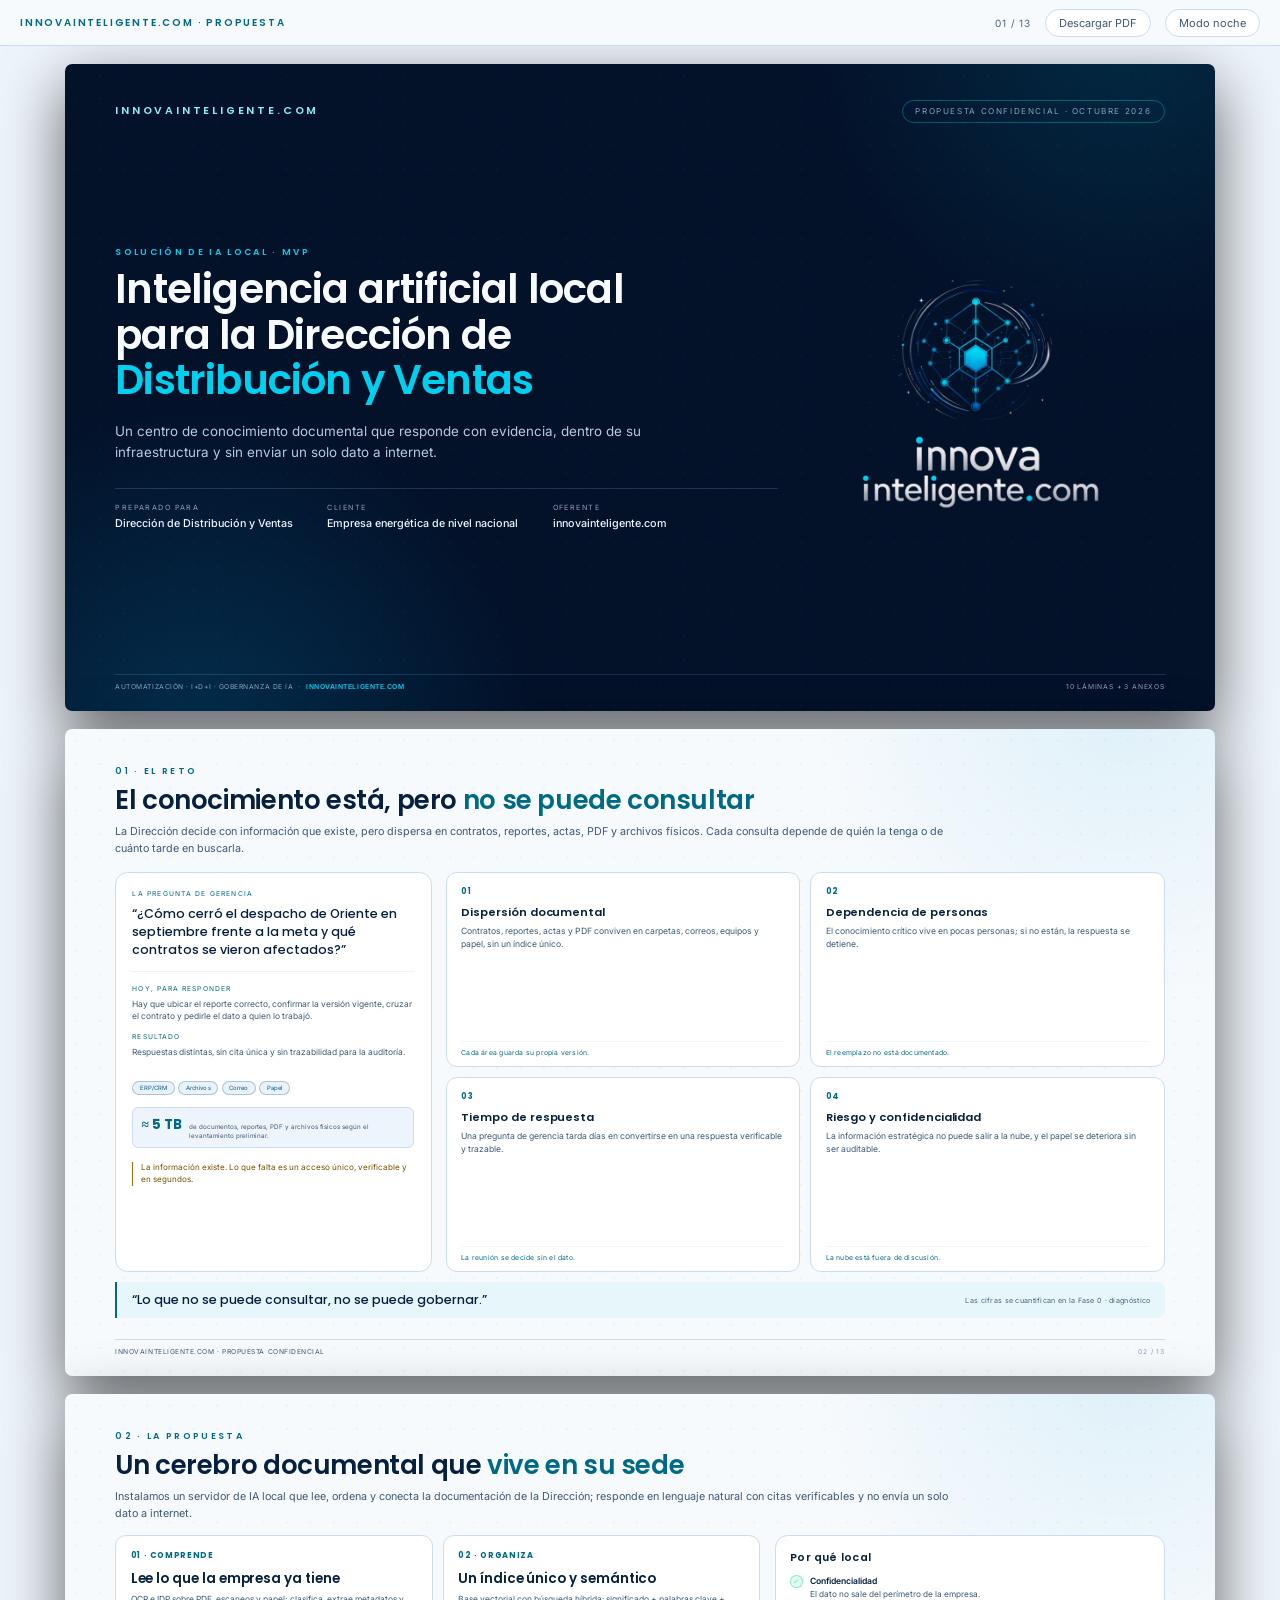
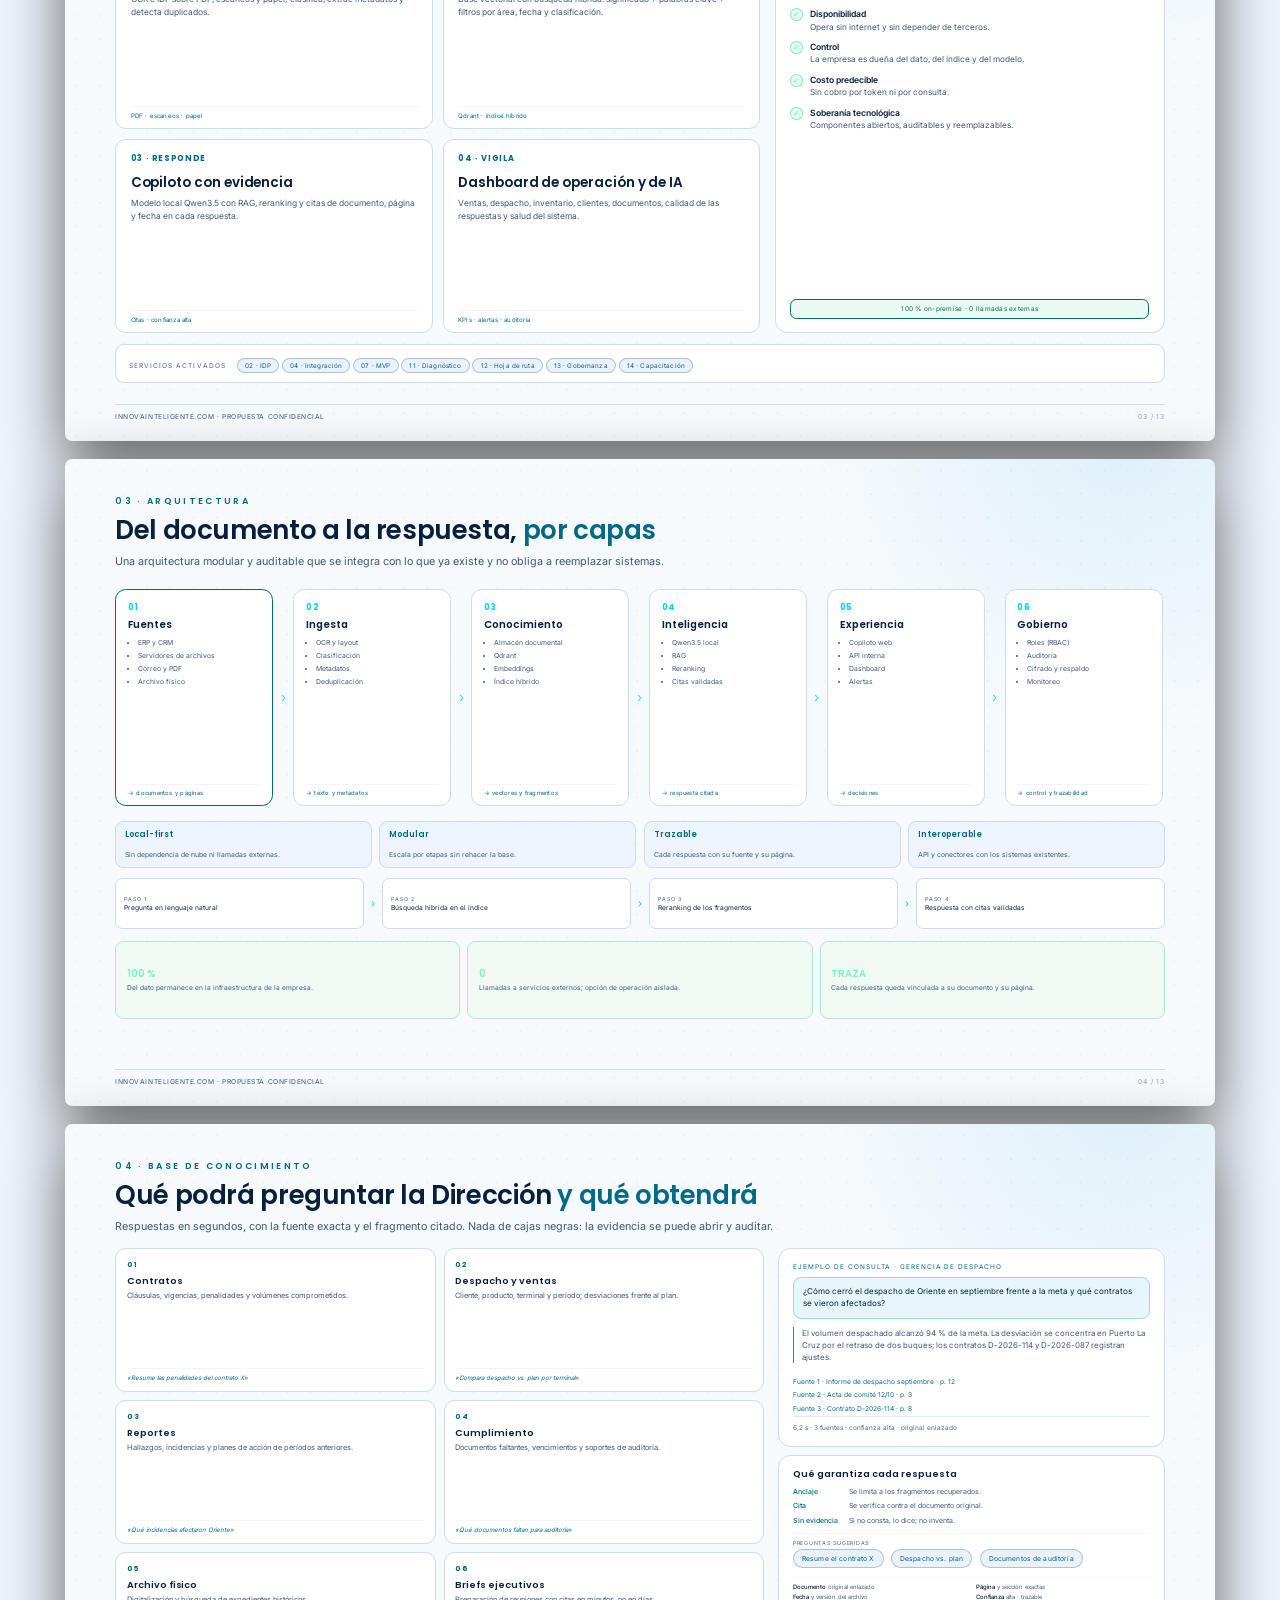
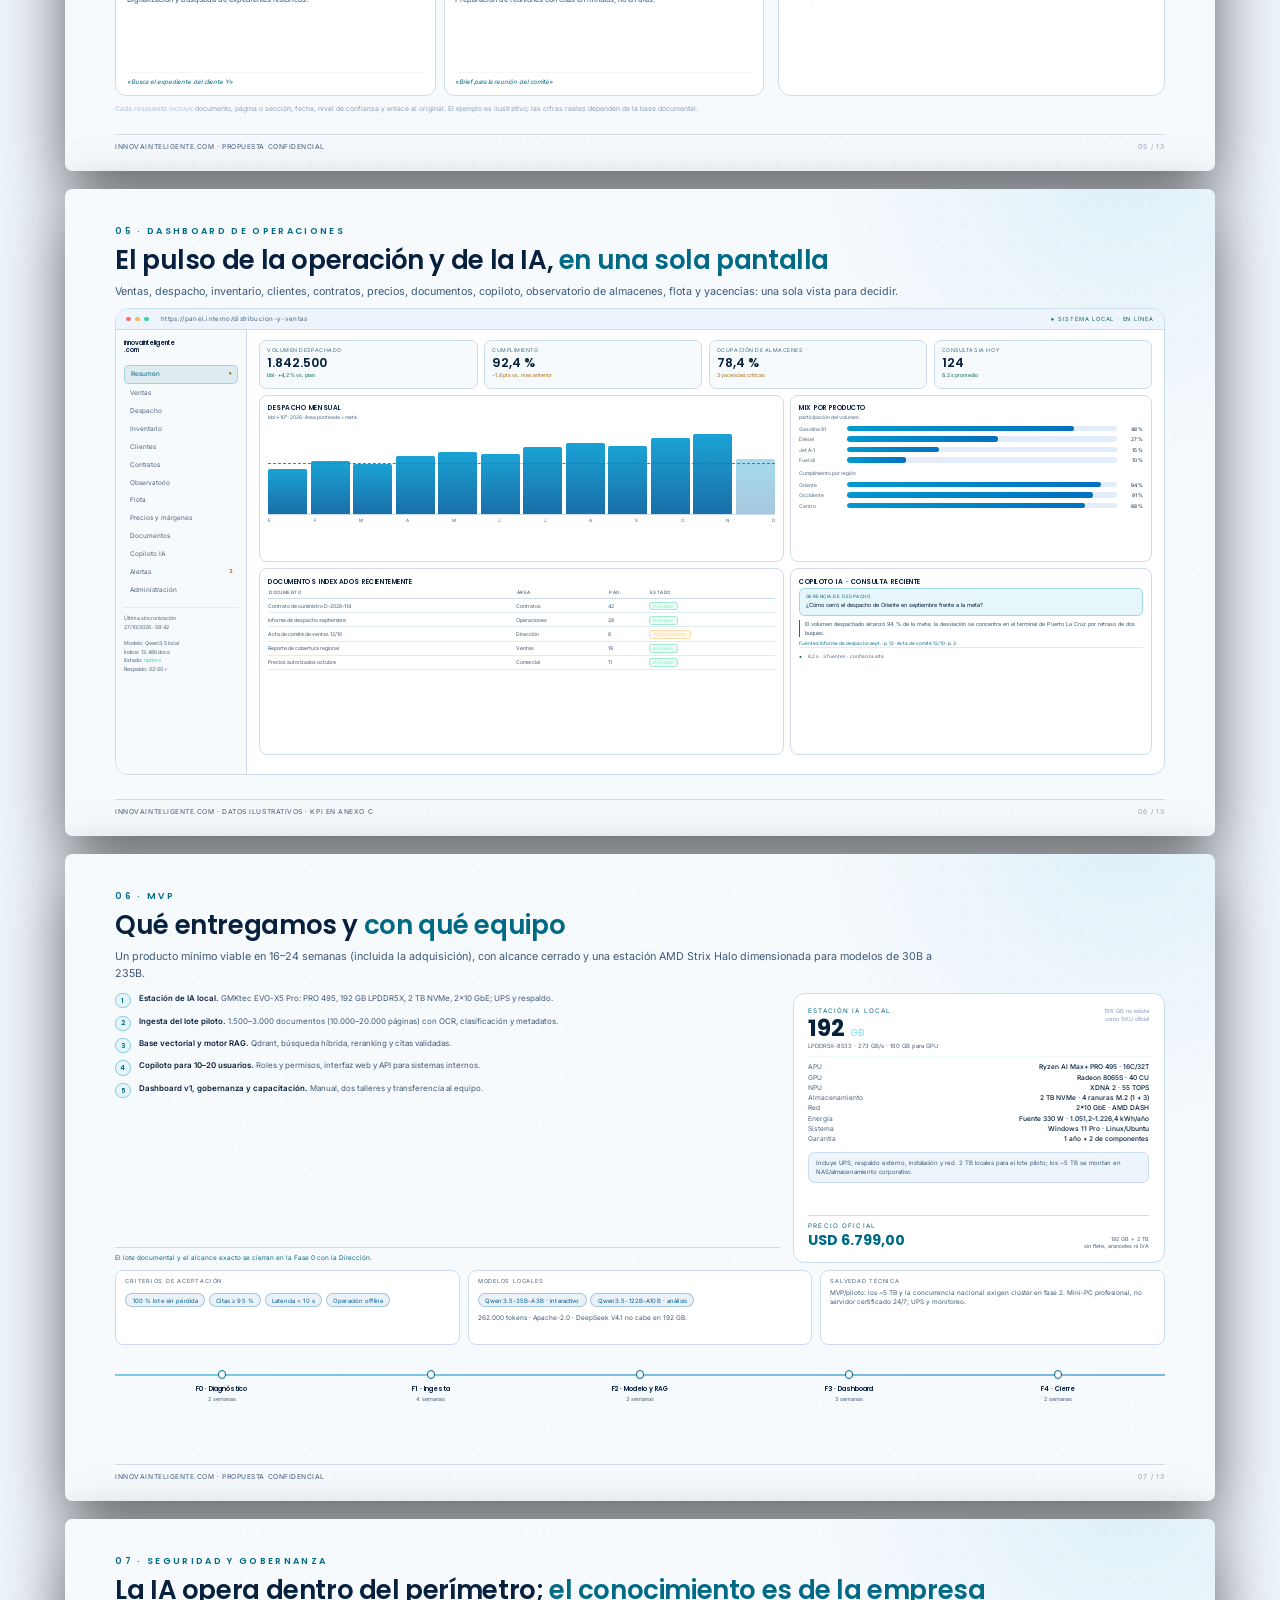
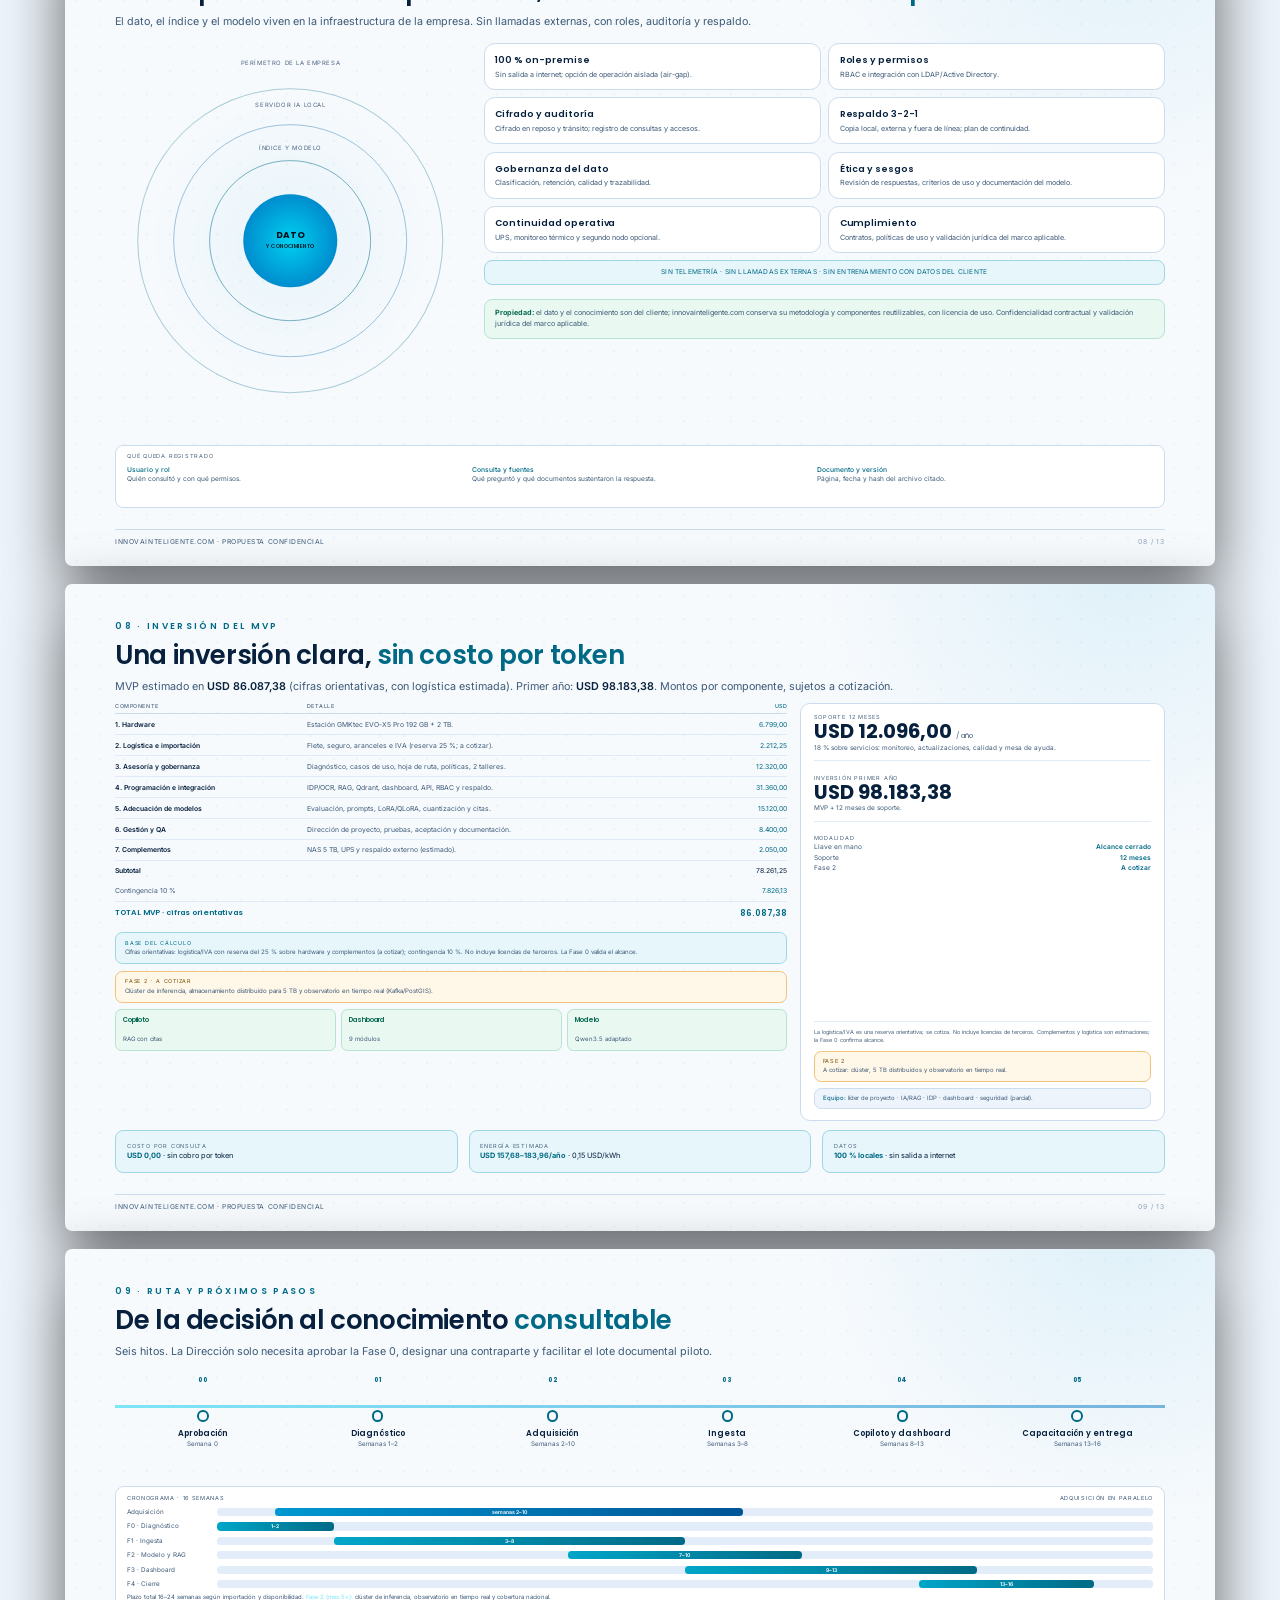
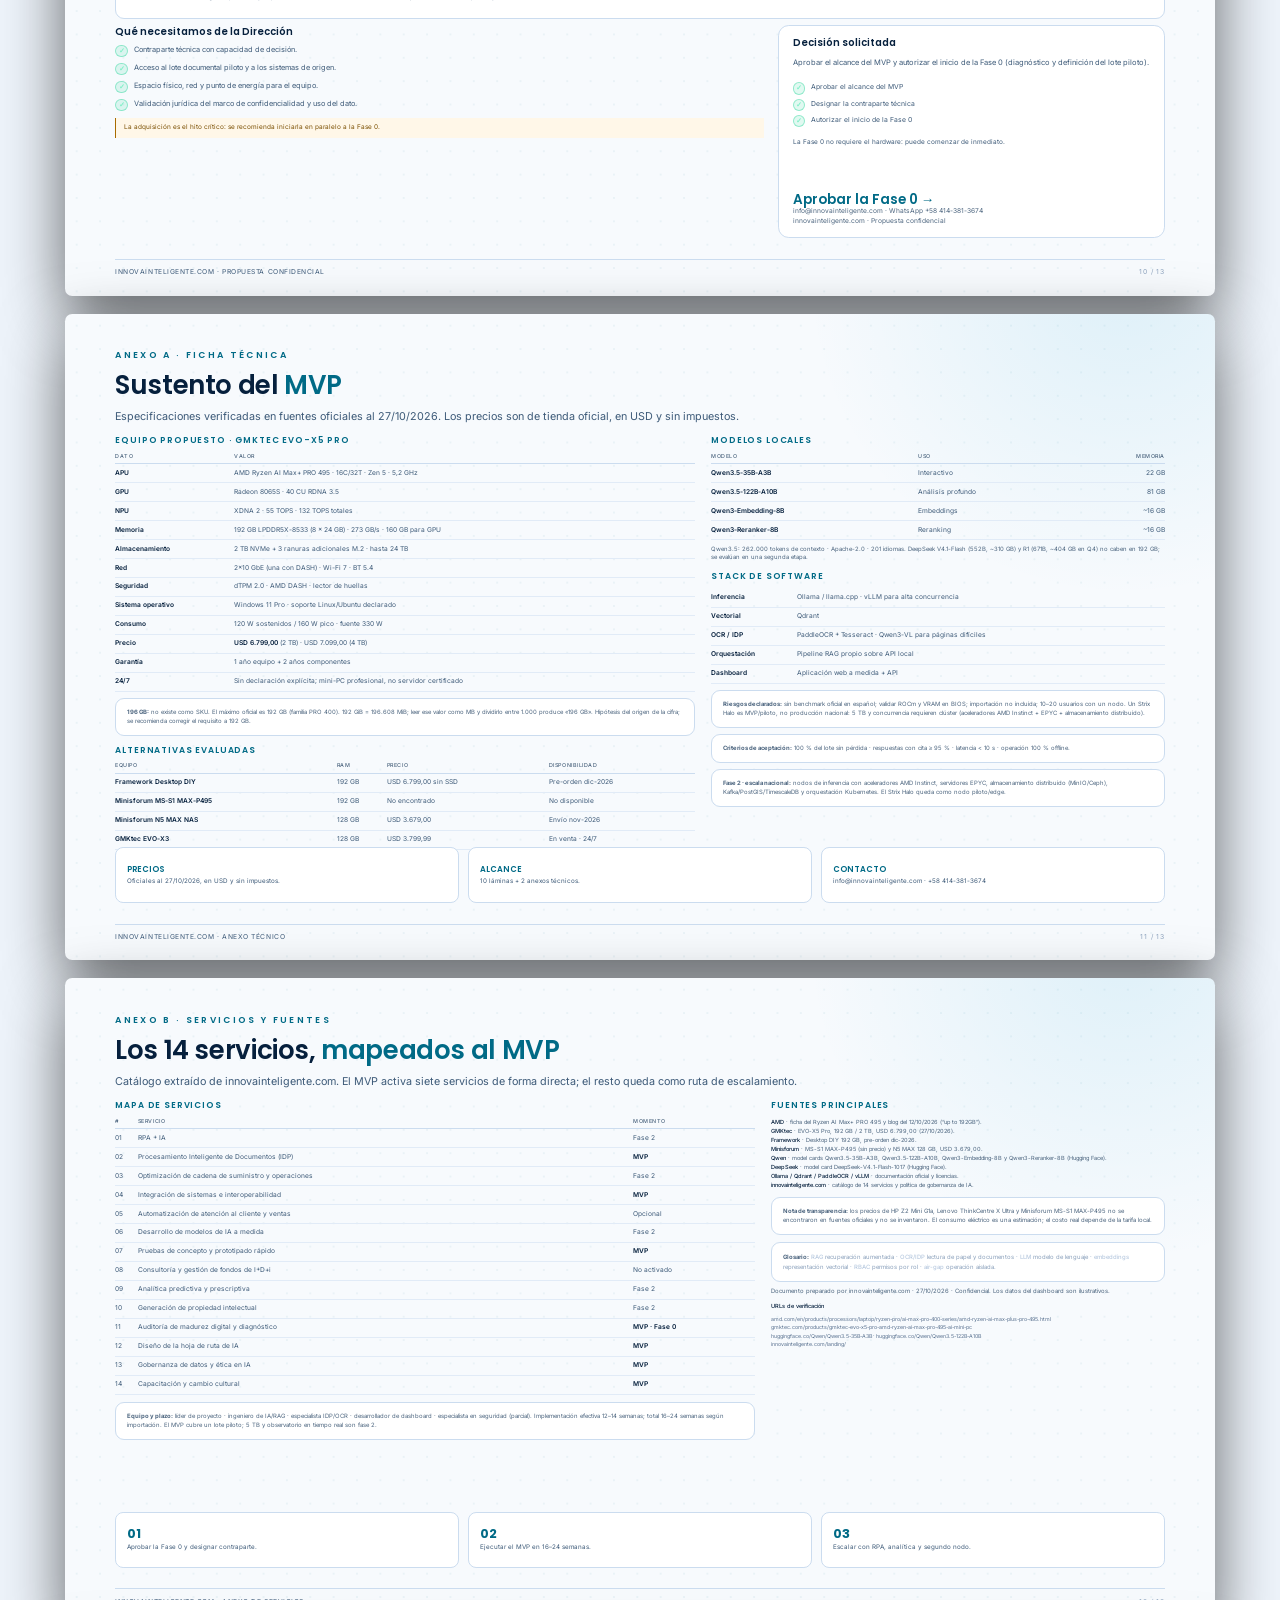
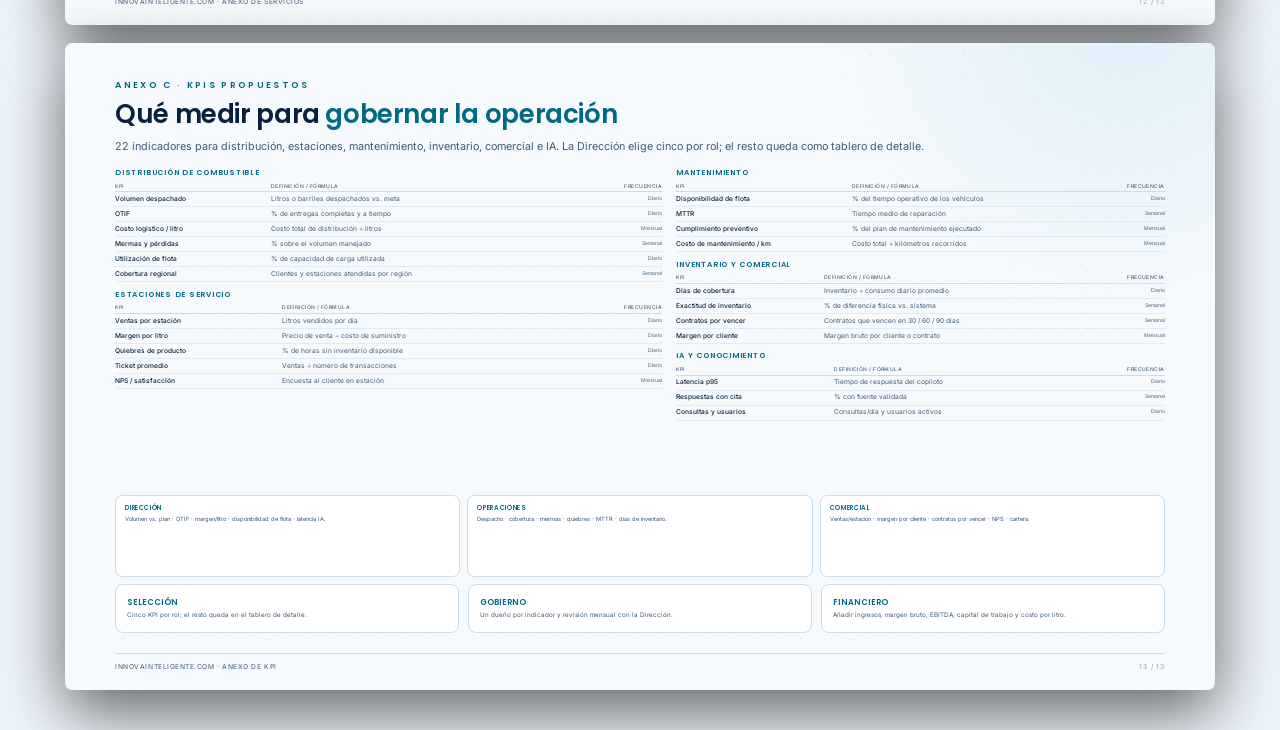
==== commit d9e5d64d: "Oferta /ofertas: tema claro, logo, 5 TB, KPI y presupuesto actualizado" ====
--- a/ofertas/index.html
+++ b/ofertas/index.html
@@ -3,14 +3,14 @@
 <head>
 <meta charset="utf-8">
 <meta name="viewport" content="width=device-width, initial-scale=1">
-<title>IA local para la Dirección de Distribución y Ventas · Innovainteligente</title>
+<title>IA local para la Dirección de Distribución y Ventas · innovainteligente.com</title>
 <meta name="description" content="Propuesta de un servidor de IA local con base de conocimiento documental y dashboard de operaciones para la Dirección de Distribución y Ventas de una empresa energética de nivel nacional (nombre no revelado).">
-<meta name="author" content="Innovainteligente">
+<meta name="author" content="innovainteligente.com">
 <link rel="canonical" href="https://innovainteligente.com/ofertas/">
 <meta name="robots" content="noindex,nofollow">
-<link rel="icon" type="image/png" href="assets/favicon.png">
+<link rel="icon" type="image/png" href="/ofertas/assets/favicon.png">
 <meta property="og:type" content="website">
-<meta property="og:title" content="IA local para la Dirección de Distribución y Ventas · Innovainteligente">
+<meta property="og:title" content="IA local para la Dirección de Distribución y Ventas · innovainteligente.com">
 <meta property="og:description" content="Servidor de IA local con base de conocimiento documental, copiloto con citas y dashboard de operaciones. Propuesta MVP 2026.">
 <meta property="og:image" content="https://innovainteligente.com/ofertas/assets/og-image.png">
 <meta property="og:url" content="https://innovainteligente.com/ofertas/">
@@ -18,12 +18,12 @@
 <meta name="keywords" content="IA local, RAG, Qwen, DeepSeek, AMD Strix Halo, dashboard, distribución, ventas, petróleo">
 <meta name="dcterms.created" content="2026-10-27">
 <style>
-@font-face{font-family:Poppins;src:url(assets/fonts/poppins-400.woff2) format("woff2");font-weight:400;font-style:normal;}
-@font-face{font-family:Poppins;src:url(assets/fonts/poppins-500.woff2) format("woff2");font-weight:500;font-style:normal;}
-@font-face{font-family:Poppins;src:url(assets/fonts/poppins-600.woff2) format("woff2");font-weight:600;font-style:normal;}
-@font-face{font-family:Poppins;src:url(assets/fonts/poppins-700.woff2) format("woff2");font-weight:700;font-style:normal;}
-@font-face{font-family:Poppins;src:url(assets/fonts/poppins-800.woff2) format("woff2");font-weight:800;font-style:normal;}
-@font-face{font-family:Inter;src:url(assets/fonts/inter-var.woff2) format("woff2-variations");font-weight:400 800;font-style:normal;}
+@font-face{font-family:Poppins;src:url([data-uri]) format("woff2");font-weight:400;font-style:normal;}
+@font-face{font-family:Poppins;src:url([data-uri]) format("woff2");font-weight:500;font-style:normal;}
+@font-face{font-family:Poppins;src:url([data-uri]) format("woff2");font-weight:600;font-style:normal;}
+@font-face{font-family:Poppins;src:url([data-uri]) format("woff2");font-weight:700;font-style:normal;}
+@font-face{font-family:Poppins;src:url([data-uri]) format("woff2");font-weight:800;font-style:normal;}
+@font-face{font-family:Inter;src:url([data-uri]) format("woff2-variations");font-weight:400 800;font-style:normal;}
 
 @page{size:13.333in 7.5in;margin:0;}
 *{box-sizing:border-box;}
@@ -489,6 +489,220 @@
 .a3 .role .k{font-family:Poppins;font-weight:600;font-size:7.2px;color:#8bebf9;text-transform:uppercase;letter-spacing:.1em;margin-bottom:3px;}
 .a3 .role .v{font-size:6.4px;line-height:1.45;color:#b7c9df;}
 
+
+/* ===== Tema claro (contenido; portada siempre oscura) ===== */
+body[data-theme="light"]{background:#eef4fb;color:#06203d;}
+body[data-theme="light"] .slide:not(.cover){background:#f7fafd;}
+body[data-theme="light"] .slide:not(.cover)::before{background-image:radial-gradient(rgba(0,106,134,.12) 1px,transparent 1px);opacity:.45;}
+body[data-theme="light"] .slide:not(.cover)::after{background:radial-gradient(circle,rgba(0,152,208,.10),transparent 66%);}
+body[data-theme="light"] .slide:not(.cover) .kicker{color:#006a86;}
+body[data-theme="light"] .slide:not(.cover) .h2{color:#06203d;}
+body[data-theme="light"] .slide:not(.cover) .h2 .cyan{color:#006a86;}
+body[data-theme="light"] .slide:not(.cover) .lead{color:#3d5a78;}
+body[data-theme="light"] .slide:not(.cover) .lead b{color:#06203d;}
+body[data-theme="light"] .slide:not(.cover) .footer{color:#5b7391;border-color:#cbdcef;}
+body[data-theme="light"] .slide:not(.cover) .footer .brand{color:#3d5a78;}
+body[data-theme="light"] .slide:not(.cover) .footer .brand b{color:#006a86;}
+body[data-theme="light"] .slide:not(.cover) .card{background:#ffffff;border-color:#cbdcef;}
+body[data-theme="light"] .slide:not(.cover) .card h3{color:#06203d;}
+body[data-theme="light"] .slide:not(.cover) .card p{color:#3d5a78;}
+body[data-theme="light"] .slide:not(.cover) .card .n{color:#006a86;}
+body[data-theme="light"] .slide:not(.cover) .chip{color:#005f9e;background:rgba(0,95,158,.08);border-color:rgba(0,95,158,.3);}
+body[data-theme="light"] .s2 .ask{background:#ffffff;border-color:#cbdcef;}
+body[data-theme="light"] .s2 .ask .who,body[data-theme="light"] .s2 .ask .lbl{color:#006a86;}
+body[data-theme="light"] .s2 .ask .q{color:#06203d;}
+body[data-theme="light"] .s2 .ask .txt{color:#3d5a78;}
+body[data-theme="light"] .s2 .ask .bad{color:#7a4f00;border-left-color:#a86b00;}
+body[data-theme="light"] .s2 .ask .stat{background:#eef4fc;border-color:#cbdcef;}
+body[data-theme="light"] .s2 .ask .stat b{color:#006a86;}
+body[data-theme="light"] .s2 .ask .stat span{color:#3d5a78;}
+body[data-theme="light"] .s2 .quote{background:#e7f6fb;border-left-color:#006a86;color:#06203d;}
+body[data-theme="light"] .s2 .quote span{color:#4b647e;}
+body[data-theme="light"] .s2 .pain .card .tagline{color:#006a86;}
+body[data-theme="light"] .s3 .caps .card .tags{color:#006a86;}
+body[data-theme="light"] .s3 .local{background:#ffffff;border-color:#cbdcef;}
+body[data-theme="light"] .s3 .local h3{color:#06203d;}
+body[data-theme="light"] .s3 .local .item .t{color:#3d5a78;}
+body[data-theme="light"] .s3 .local .item .t b{color:#06203d;}
+body[data-theme="light"] .s3 .local .bottombadge{background:#e9f8f1;border-color:#0a6b52;color:#0a6b52;}
+body[data-theme="light"] .s3 .services{background:#ffffff;border-color:#cbdcef;}
+body[data-theme="light"] .s3 .services .lbl{color:#4b647e;}
+body[data-theme="light"] .s4 .layer{background:#ffffff;border-color:#cbdcef;}
+body[data-theme="light"] .s4 .layer.src{border-color:#006a86;}
+body[data-theme="light"] .s4 .layer h3{color:#06203d;}
+body[data-theme="light"] .s4 .layer li{color:#3d5a78;}
+body[data-theme="light"] .s4 .layer .out{color:#006a86;}
+body[data-theme="light"] .s4 .principles .p{background:#eef4fc;border-color:#cbdcef;}
+body[data-theme="light"] .s4 .principles .p b{color:#006a86;}
+body[data-theme="light"] .s4 .principles .p span{color:#3d5a78;}
+body[data-theme="light"] .s4 .flow .f{background:#ffffff;border-color:#cbdcef;}
+body[data-theme="light"] .s4 .flow .f .k{color:#4b647e;}
+body[data-theme="light"] .s4 .flow .f .v{color:#06203d;}
+body[data-theme="light"] .s4 .proof .p{background:#f0f9f4;border-color:#b7e4d0;}
+body[data-theme="light"] .s4 .proof .p .v{color:#3d5a78;}
+body[data-theme="light"] .s5 .chat{background:#ffffff;border-color:#cbdcef;}
+body[data-theme="light"] .s5 .chat .who{color:#006a86;}
+body[data-theme="light"] .s5 .chat .q{background:#e7f6fb;border-color:#9fd6e4;color:#06203d;}
+body[data-theme="light"] .s5 .chat .a{color:#3d5a78;border-left-color:#0098d0;}
+body[data-theme="light"] .s5 .chat .cite{color:#006a86;}
+body[data-theme="light"] .s5 .chat .meta{color:#4b647e;border-color:#e1ebf7;}
+body[data-theme="light"] .s5 .trace{background:#ffffff;border-color:#cbdcef;}
+body[data-theme="light"] .s5 .trace h3{color:#06203d;}
+body[data-theme="light"] .s5 .trace .g{color:#3d5a78;}
+body[data-theme="light"] .s5 .trace .g b{color:#006a86;}
+body[data-theme="light"] .s5 .trace .sug .lbl{color:#4b647e;}
+body[data-theme="light"] .s5 .trace .meta3 div{color:#4b647e;}
+body[data-theme="light"] .s5 .trace .meta3 b{color:#06203d;}
+body[data-theme="light"] .s5 .cases .card .ex{color:#006a86;}
+body[data-theme="light"] .s6 .dash{background:#ffffff;border-color:#cbdcef;}
+body[data-theme="light"] .s6 .chrome{background:#eef4fc;border-color:#cbdcef;}
+body[data-theme="light"] .s6 .url{color:#4b647e;}
+body[data-theme="light"] .s6 .live{color:#0a6b52;}
+body[data-theme="light"] .s6 .side{background:#f7fafd;border-color:#cbdcef;}
+body[data-theme="light"] .s6 .mini img{display:none;}
+body[data-theme="light"] .s6 .mini span{color:#06203d;}
+body[data-theme="light"] .s6 .nav{color:#4b647e;}
+body[data-theme="light"] .s6 .nav div.on{background:rgba(0,106,134,.1);color:#006a86;border-color:#9fd6e4;}
+body[data-theme="light"] .s6 .nav b{color:#a86b00;}
+body[data-theme="light"] .s6 .sys{color:#4b647e;border-color:#e1ebf7;}
+body[data-theme="light"] .s6 .kpi{background:#f7fafd;border-color:#cbdcef;}
+body[data-theme="light"] .s6 .kpi .k{color:#4b647e;}
+body[data-theme="light"] .s6 .kpi .v{color:#06203d;}
+body[data-theme="light"] .s6 .kpi .d{color:#0a6b52;}
+body[data-theme="light"] .s6 .kpi .d.w{color:#a86b00;}
+body[data-theme="light"] .s6 .card2{background:#ffffff;border-color:#cbdcef;}
+body[data-theme="light"] .s6 .card2 h3{color:#06203d;}
+body[data-theme="light"] .s6 .card2 .sub{color:#4b647e;}
+body[data-theme="light"] .s6 .bars{border-color:#cbdcef;}
+body[data-theme="light"] .s6 .bar{background:linear-gradient(180deg,#0098d0,#005f9e);}
+body[data-theme="light"] .s6 .target{border-color:#a86b00;}
+body[data-theme="light"] .s6 .blab{color:#4b647e;}
+body[data-theme="light"] .s6 .mix .lbl{color:#4b647e;}
+body[data-theme="light"] .s6 .mix .track{background:#e3edf9;}
+body[data-theme="light"] .s6 .mix .fill{background:linear-gradient(90deg,#0098d0,#0070c0);}
+body[data-theme="light"] .s6 .mix .pct{color:#06203d;}
+body[data-theme="light"] .s6 .tbl th{color:#4b647e;border-color:#cbdcef;}
+body[data-theme="light"] .s6 .tbl td{color:#3d5a78;border-color:#e1ebf7;}
+body[data-theme="light"] .s6 .q{background:#e7f6fb;border-color:#9fd6e4;color:#06203d;}
+body[data-theme="light"] .s6 .q .who{color:#006a86;}
+body[data-theme="light"] .s6 .a{color:#3d5a78;border-left-color:#0070c0;}
+body[data-theme="light"] .s6 .cite{color:#006a86;}
+body[data-theme="light"] .s6 .meta2{color:#4b647e;border-color:#e1ebf7;}
+body[data-theme="light"] .s6 .meta2 b{color:#0a6b52;}
+body[data-theme="light"] .s7 .scope .item .n{background:#e7f6fb;border-color:#7fc9dd;color:#006a86;}
+body[data-theme="light"] .s7 .scope .item .t{color:#3d5a78;}
+body[data-theme="light"] .s7 .scope .item .t b{color:#06203d;}
+body[data-theme="light"] .s7 .why{border-color:#cbdcef;}
+body[data-theme="light"] .s7 .why .w{color:#3d5a78;}
+body[data-theme="light"] .s7 .why .w b{color:#006a86;}
+body[data-theme="light"] .s7 .closenote{color:#006a86;border-color:#cbdcef;}
+body[data-theme="light"] .s7 .spec{background:#ffffff;border-color:#cbdcef;}
+body[data-theme="light"] .s7 .spec .lbl{color:#006a86;}
+body[data-theme="light"] .s7 .spec .big{color:#06203d;}
+body[data-theme="light"] .s7 .spec .note{color:#4b647e;}
+body[data-theme="light"] .s7 .spec .r{color:#3d5a78;}
+body[data-theme="light"] .s7 .spec .r span{color:#4b647e;}
+body[data-theme="light"] .s7 .spec .r b{color:#06203d;}
+body[data-theme="light"] .s7 .spec .price{border-color:#cbdcef;}
+body[data-theme="light"] .s7 .spec .price .p{color:#006a86;}
+body[data-theme="light"] .s7 .spec .price .s{color:#4b647e;}
+body[data-theme="light"] .s7 .spec .includes{background:#eef4fc;border-color:#cbdcef;color:#3d5a78;}
+body[data-theme="light"] .s7 .strip .box{background:#ffffff;border-color:#cbdcef;}
+body[data-theme="light"] .s7 .strip .box .lbl{color:#4b647e;}
+body[data-theme="light"] .s7 .strip .box .txt{color:#3d5a78;}
+body[data-theme="light"] .s7 .tl .line{background:linear-gradient(90deg,#0098d0,#0070c0);opacity:.5;}
+body[data-theme="light"] .s7 .tl .dot{background:#f7fafd;border-color:#006a86;}
+body[data-theme="light"] .s7 .tl .ph .t{color:#06203d;}
+body[data-theme="light"] .s7 .tl .ph .d{color:#4b647e;}
+body[data-theme="light"] .s8 .circle{border-color:rgba(0,106,134,.32);}
+body[data-theme="light"] .s8 .c1{background:radial-gradient(circle,rgba(0,152,208,.06),transparent 70%);}
+body[data-theme="light"] .s8 .c2{border-color:rgba(0,95,158,.36);}
+body[data-theme="light"] .s8 .c3{border-color:rgba(0,106,134,.5);}
+body[data-theme="light"] .s8 .plabel{color:#4b647e;}
+body[data-theme="light"] .s8 .prop{background:#e9f8f1;border-color:#b7e4d0;color:#3d5a78;}
+body[data-theme="light"] .s8 .prop b{color:#0a6b52;}
+body[data-theme="light"] .s8 .barsafe{background:#e7f6fb;border-color:#9fd6e4;color:#006a86;}
+body[data-theme="light"] .s8 .audit{background:#ffffff;border-color:#cbdcef;}
+body[data-theme="light"] .s8 .audit .lbl{color:#4b647e;}
+body[data-theme="light"] .s8 .audit .items div{color:#3d5a78;}
+body[data-theme="light"] .s8 .audit .items b{color:#006a86;}
+body[data-theme="light"] .s9 .tbl3 th{color:#4b647e;border-color:#cbdcef;}
+body[data-theme="light"] .s9 .tbl3 td{color:#3d5a78;border-color:#e1ebf7;}
+body[data-theme="light"] .s9 .tbl3 td b{color:#06203d;}
+body[data-theme="light"] .s9 .tbl3 .r{color:#006a86;}
+body[data-theme="light"] .s9 .tbl3 .h{color:#4b647e;}
+body[data-theme="light"] .s9 .tbl3 .sub td{color:#06203d;border-top-color:#cbdcef;}
+body[data-theme="light"] .s9 .tbl3 .total td{color:#006a86;border-top-color:#006a86;}
+body[data-theme="light"] .s9 .summary{background:#ffffff;border-color:#cbdcef;}
+body[data-theme="light"] .s9 .summary .lbl{color:#4b647e;}
+body[data-theme="light"] .s9 .summary .big{color:#06203d;}
+body[data-theme="light"] .s9 .summary .big span{color:#4b647e;}
+body[data-theme="light"] .s9 .summary .small{color:#3d5a78;}
+body[data-theme="light"] .s9 .summary .sep{border-color:#e1ebf7;}
+body[data-theme="light"] .s9 .summary .row{color:#3d5a78;}
+body[data-theme="light"] .s9 .summary .row b{color:#006a86;}
+body[data-theme="light"] .s9 .summary .note{color:#4b647e;border-color:#e1ebf7;}
+body[data-theme="light"] .s9 .summary .phasebox{background:#fff7e8;border-color:#f0c27a;}
+body[data-theme="light"] .s9 .summary .phasebox .lbl{color:#7a4f00;}
+body[data-theme="light"] .s9 .summary .team{background:#eef4fc;border-color:#cbdcef;color:#3d5a78;}
+body[data-theme="light"] .s9 .summary .team b{color:#006a86;}
+body[data-theme="light"] .s9 .calc{background:#e7f6fb;border-color:#9fd6e4;}
+body[data-theme="light"] .s9 .calc .lbl{color:#006a86;}
+body[data-theme="light"] .s9 .calc .g{color:#3d5a78;}
+body[data-theme="light"] .s9 .ph2{background:#fff7e8;border-color:#f0c27a;}
+body[data-theme="light"] .s9 .ph2 .lbl{color:#7a4f00;}
+body[data-theme="light"] .s9 .ph2 .g{color:#3d5a78;}
+body[data-theme="light"] .s9 .deliv .d{background:#e9f8f1;border-color:#b7e4d0;}
+body[data-theme="light"] .s9 .deliv .d b{color:#0a6b52;}
+body[data-theme="light"] .s9 .deliv .d span{color:#3d5a78;}
+body[data-theme="light"] .s9 .mod{background:#ffffff;border-color:#cbdcef;}
+body[data-theme="light"] .s9 .mod h3{color:#06203d;}
+body[data-theme="light"] .s9 .mod p,body[data-theme="light"] .s9 .mod li{color:#3d5a78;}
+body[data-theme="light"] .s9 .mod .tag{color:#006a86;}
+body[data-theme="light"] .s9 .bottom .b{background:#e7f6fb;border-color:#9fd6e4;}
+body[data-theme="light"] .s9 .bottom .b .k{color:#4b647e;}
+body[data-theme="light"] .s9 .bottom .b .v{color:#06203d;}
+body[data-theme="light"] .s9 .bottom .b .v b{color:#006a86;}
+body[data-theme="light"] .s10 .road .step .n{color:#006a86;}
+body[data-theme="light"] .s10 .road .dot{background:#f7fafd;border-color:#006a86;}
+body[data-theme="light"] .s10 .road .step .t{color:#06203d;}
+body[data-theme="light"] .s10 .road .step .d{color:#4b647e;}
+body[data-theme="light"] .s10 .gantt{background:#ffffff;border-color:#cbdcef;}
+body[data-theme="light"] .s10 .gantt .gtitle{color:#4b647e;}
+body[data-theme="light"] .s10 .grow .gl{color:#4b647e;}
+body[data-theme="light"] .s10 .grow .gt{background:#e3edf9;}
+body[data-theme="light"] .s10 .gantt .foot{color:#4b647e;}
+body[data-theme="light"] .s10 .need h3,body[data-theme="light"] .s10 .decision h3{color:#06203d;}
+body[data-theme="light"] .s10 .need .it{color:#3d5a78;}
+body[data-theme="light"] .s10 .need .risk{background:#fff7e8;border-left-color:#a86b00;color:#7a4f00;}
+body[data-theme="light"] .s10 .decision{background:#ffffff;border-color:#cbdcef;}
+body[data-theme="light"] .s10 .decision p{color:#3d5a78;}
+body[data-theme="light"] .s10 .decision .cta{color:#006a86;}
+body[data-theme="light"] .s10 .decision .contact{color:#4b647e;}
+body[data-theme="light"] .s10 .decision .checks div,body[data-theme="light"] .s10 .decision .next{color:#3d5a78;}
+body[data-theme="light"] .annex .tbl th{color:#4b647e;border-color:#cbdcef;}
+body[data-theme="light"] .annex .tbl td{color:#3d5a78;border-color:#e1ebf7;}
+body[data-theme="light"] .annex .tbl td b{color:#06203d;}
+body[data-theme="light"] .annex h3{color:#006a86;}
+body[data-theme="light"] .annex .box{background:#ffffff;border-color:#cbdcef;}
+body[data-theme="light"] .annex .note,body[data-theme="light"] .annex .src{color:#4b647e;}
+body[data-theme="light"] .annex .src b{color:#06203d;}
+body[data-theme="light"] .annexbar .ab{background:#ffffff;border-color:#cbdcef;}
+body[data-theme="light"] .annexbar .ab .k,body[data-theme="light"] .annexbar .ab .n{color:#006a86;}
+body[data-theme="light"] .annexbar .ab .v{color:#3d5a78;}
+body[data-theme="light"] .a3 .tbl th{color:#4b647e;border-color:#cbdcef;}
+body[data-theme="light"] .a3 .tbl td{color:#3d5a78;border-color:#e1ebf7;}
+body[data-theme="light"] .a3 .tbl td b{color:#06203d;}
+body[data-theme="light"] .a3 .tbl .f{color:#4b647e;}
+body[data-theme="light"] .a3 .role{background:#ffffff;border-color:#cbdcef;}
+body[data-theme="light"] .a3 .role .k{color:#006a86;}
+body[data-theme="light"] .a3 .role .v{color:#3d5a78;}
+body[data-theme="light"] .screenbar{background:rgba(247,250,253,.95);border-color:#cbdcef;}
+body[data-theme="light"] .screenbar .b{color:#006a86;}
+body[data-theme="light"] .screenbar a,body[data-theme="light"] .screenbar button{color:#3d5a78;background:#ffffff;border-color:#cbdcef;}
+body[data-theme="light"] .screenbar a:hover,body[data-theme="light"] .screenbar button:hover{color:#006a86;border-color:#006a86;}
+body[data-theme="light"] .screenbar .cnt{color:#4b647e;}
+
 /* ===== Pantalla ===== */
 @media screen{
   body{display:flex;flex-direction:column;align-items:center;gap:18px;padding:64px 20px 40px;}
@@ -502,19 +716,40 @@
   .hint{font-size:10px;color:#5b7391;margin-top:6px;}
 }
 @media print{
-  body{background:#031129;display:block;padding:0;}
+  body{background:#eef4fb;display:block;padding:0;}
   .slide{border-radius:0;box-shadow:none;margin:0;zoom:1 !important;}
   .screenbar,.hint{display:none !important;}
 }
+
+/* Correcciones de contraste del tema claro */
+body[data-theme="light"] .s2 .pain .card .tagline{color:#006a86 !important;}
+body[data-theme="light"] .s3 .caps .card .tags{color:#006a86 !important;}
+body[data-theme="light"] .s7 .why .w{color:#3d5a78 !important;}
+body[data-theme="light"] .s7 .why .w b{color:#006a86 !important;}
+body[data-theme="light"] .s7 .closenote{color:#006a86 !important;}
+body[data-theme="light"] .s8 .plabel{color:#4b647e !important;}
+body[data-theme="light"] .s10 .road .step .d,
+body[data-theme="light"] .s10 .gantt .gtitle,
+body[data-theme="light"] .s10 .grow .gl,
+body[data-theme="light"] .s10 .gantt .foot{color:#3d5a78 !important;}
+body[data-theme="light"] .s10 .grow .gb{background:linear-gradient(90deg,#00a6c8,#006a86) !important;color:#ffffff !important;}
+body[data-theme="light"] .s10 .grow .gb.alt{background:linear-gradient(90deg,#0098d0,#005596) !important;}
+
+
+body[data-theme="light"] .s10 .grow .gl{font-size:7.1px !important;color:#3d5a78 !important;}
+body[data-theme="light"] .s10 .road .step .d{font-size:7px !important;color:#3d5a78 !important;}
+body[data-theme="light"] .s10 .gantt .foot{font-size:6.6px !important;color:#3d5a78 !important;}
+body[data-theme="light"] .s2 .pain .card .tagline{font-size:7.6px !important;}
+
 </style>
 </head>
-<body>
+<body data-theme="light">
 <nav class="screenbar">
-  <span class="b">INNOVAINTELIGENTE · PROPUESTA</span>
+  <span class="b">INNOVAINTELIGENTE.COM · PROPUESTA</span>
   <span class="sp"></span>
   <span class="cnt" id="cnt">01 / 13</span>
-  <a href="propuesta-ia-local.pdf" target="_blank" download>Descargar PDF</a>
-  <button onclick="window.print()">Imprimir</button>
+  <a href="/ofertas/propuesta-ia-local.pdf" target="_blank" download>Descargar PDF</a>
+  <button id="themeToggle" type="button">Modo noche</button>
 </nav>
 
 <!-- ============ 01 · PORTADA ============ -->
@@ -533,10 +768,10 @@
         <div class="meta">
           <div><div class="k">Preparado para</div><div class="v">Dirección de Distribución y Ventas</div></div>
           <div><div class="k">Cliente</div><div class="v">Empresa energética de nivel nacional</div></div>
-          <div><div class="k">Oferente</div><div class="v">Innovainteligente</div></div>
+          <div><div class="k">Oferente</div><div class="v">innovainteligente.com</div></div>
         </div>
       </div>
-      <div class="right"><img src="assets/logo-mark.png" alt="Innovainteligente"></div>
+      <div class="right"><img src="[data-uri]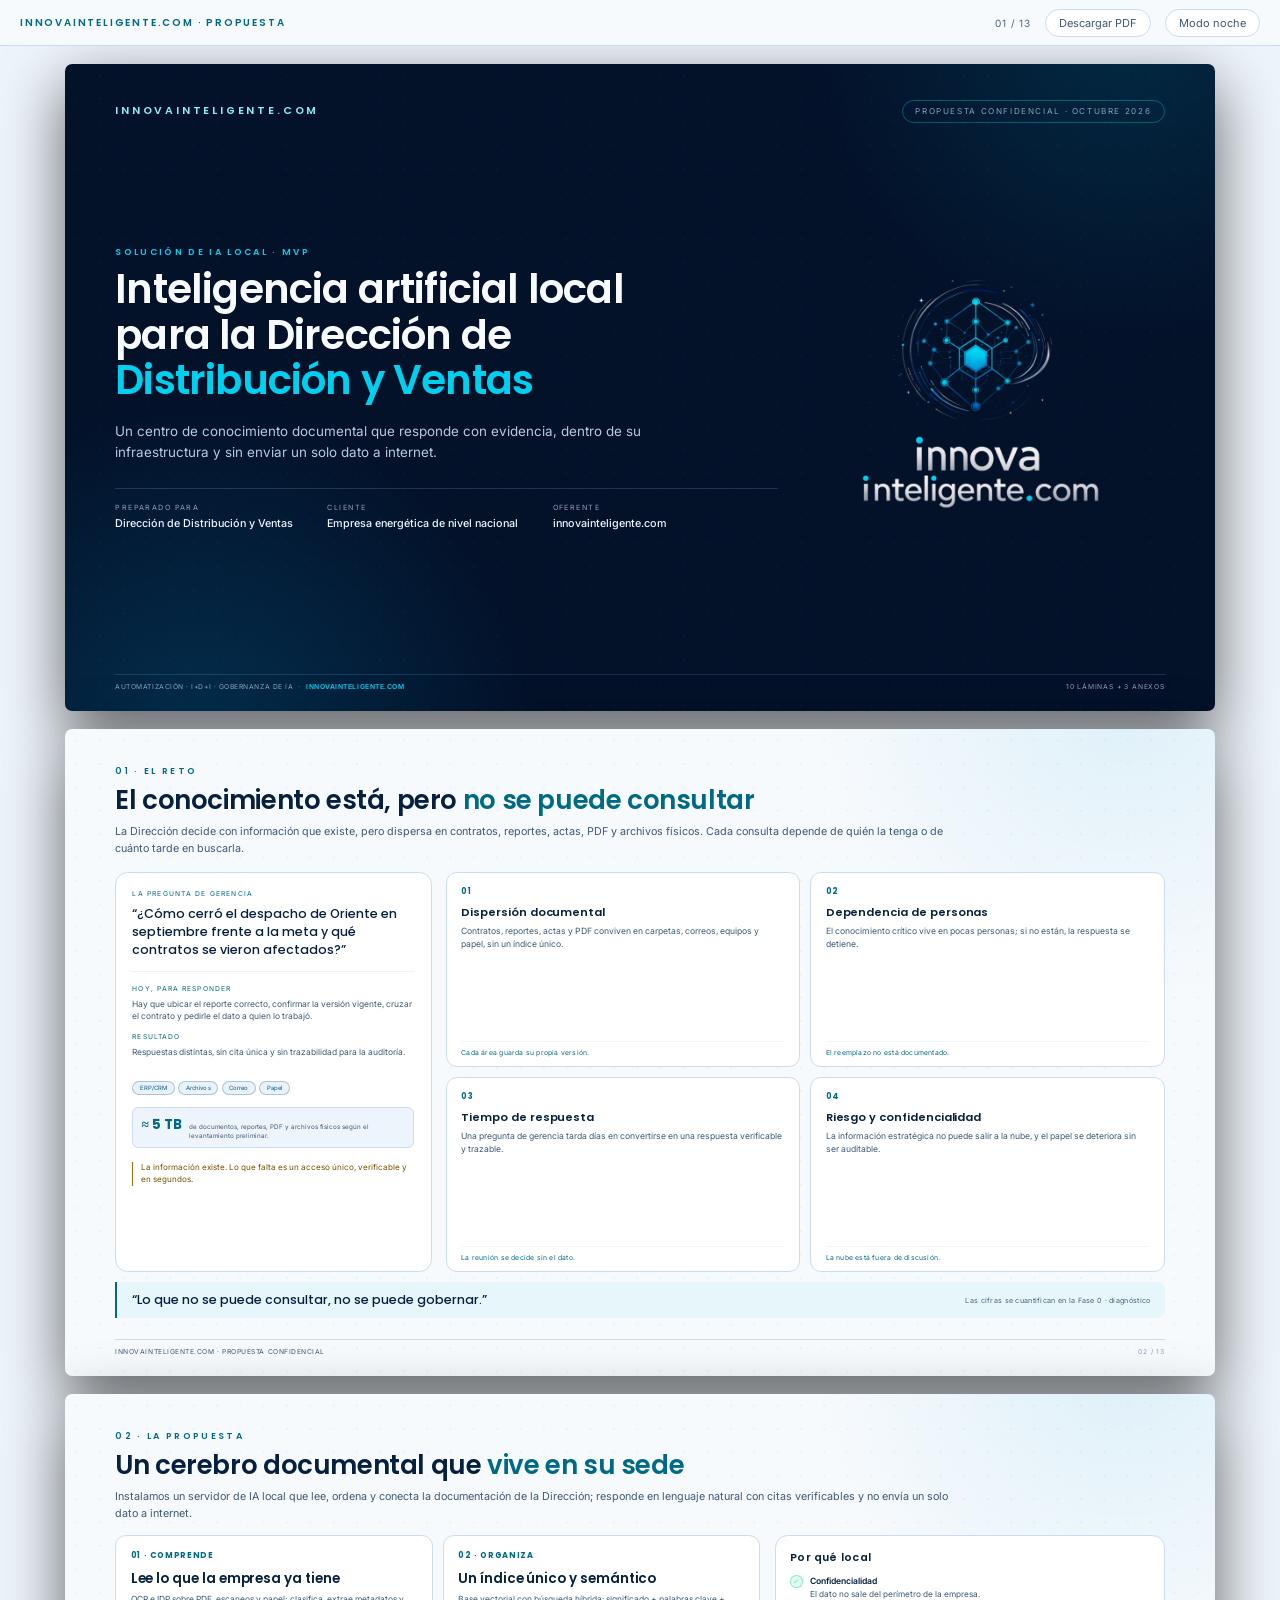
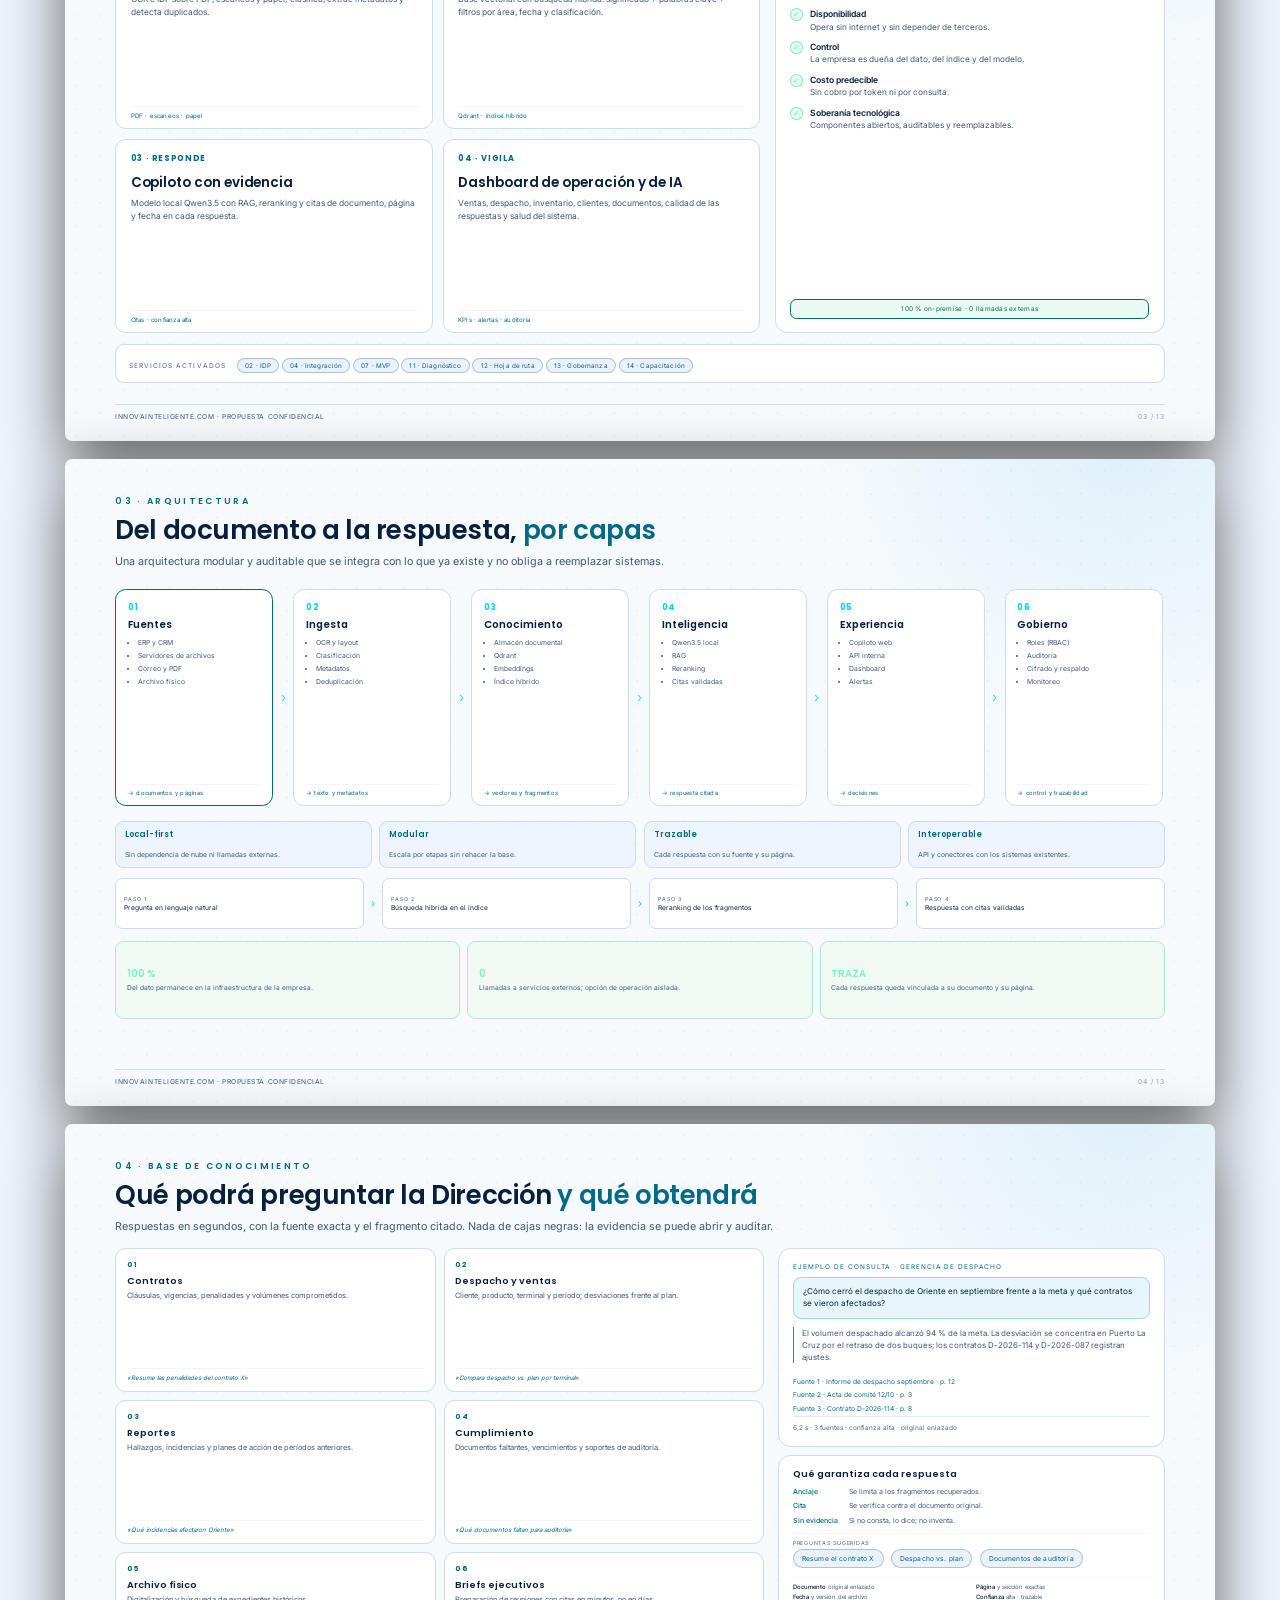
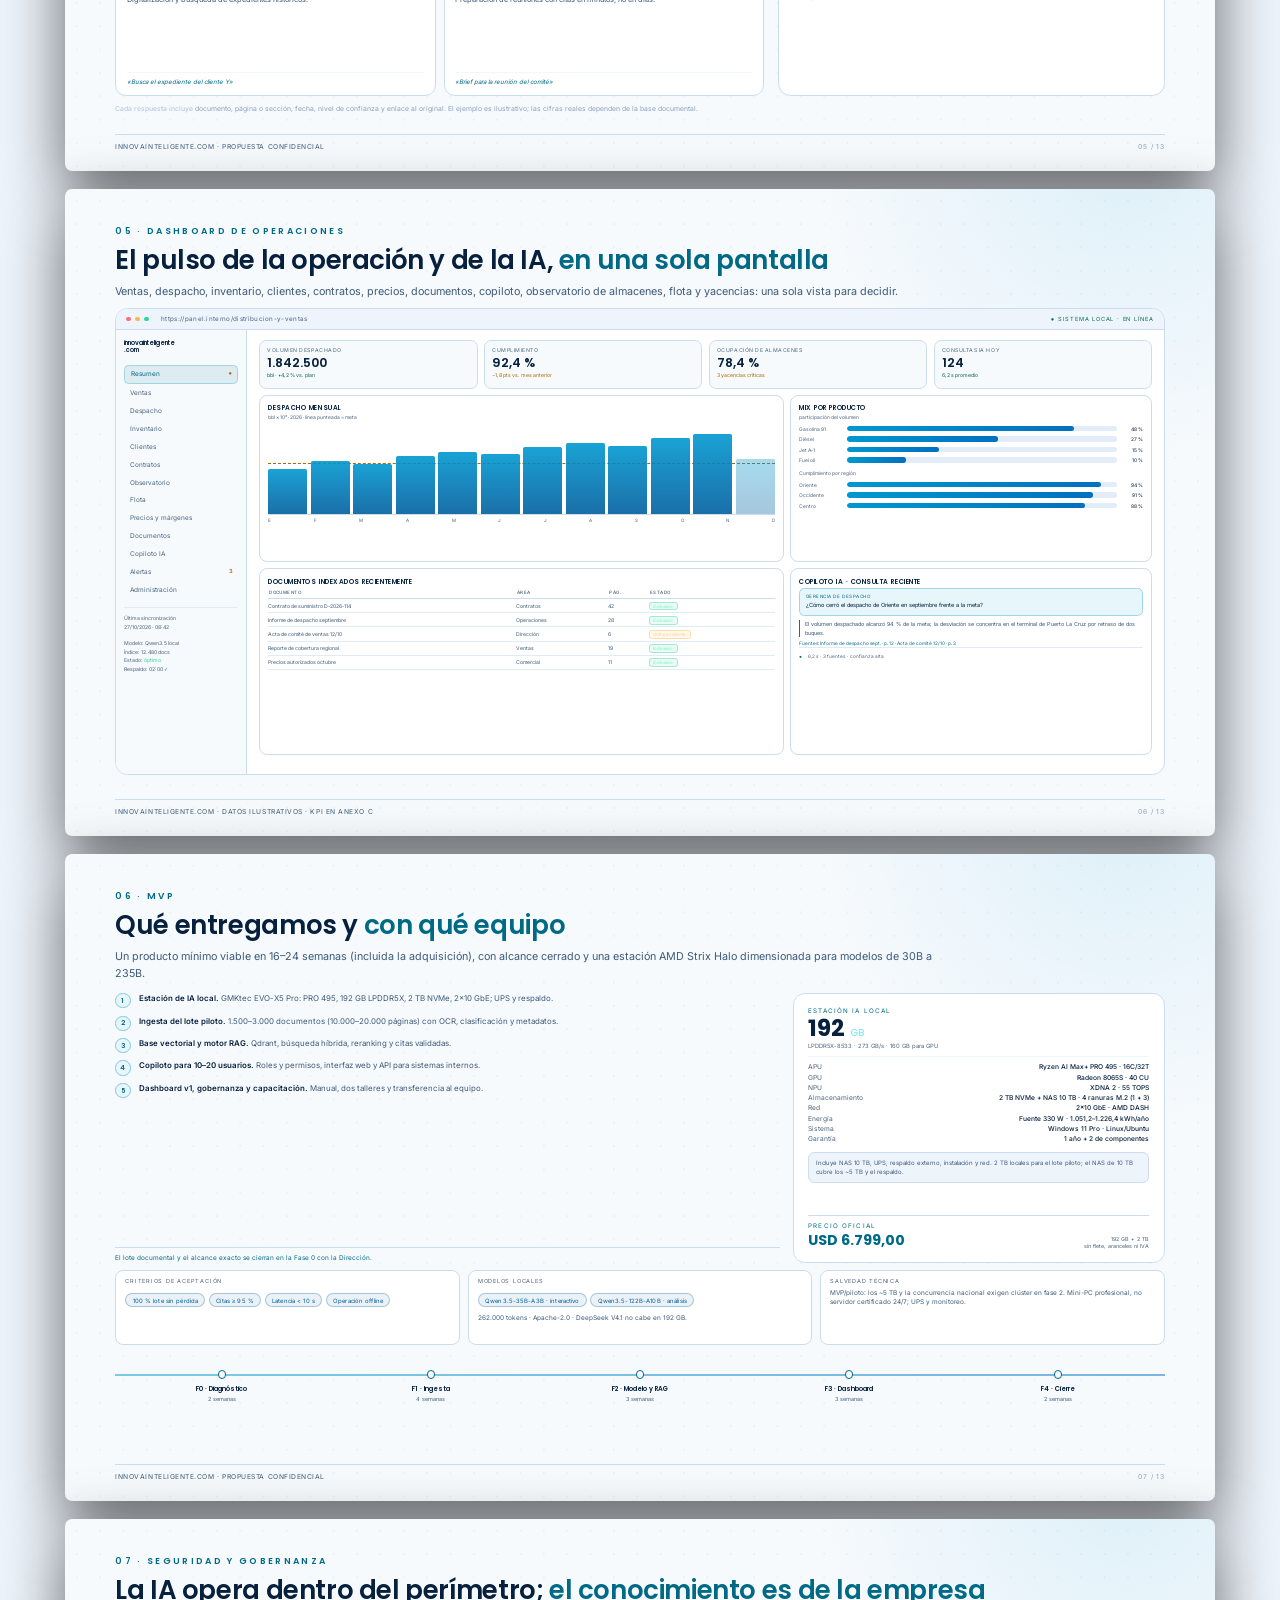
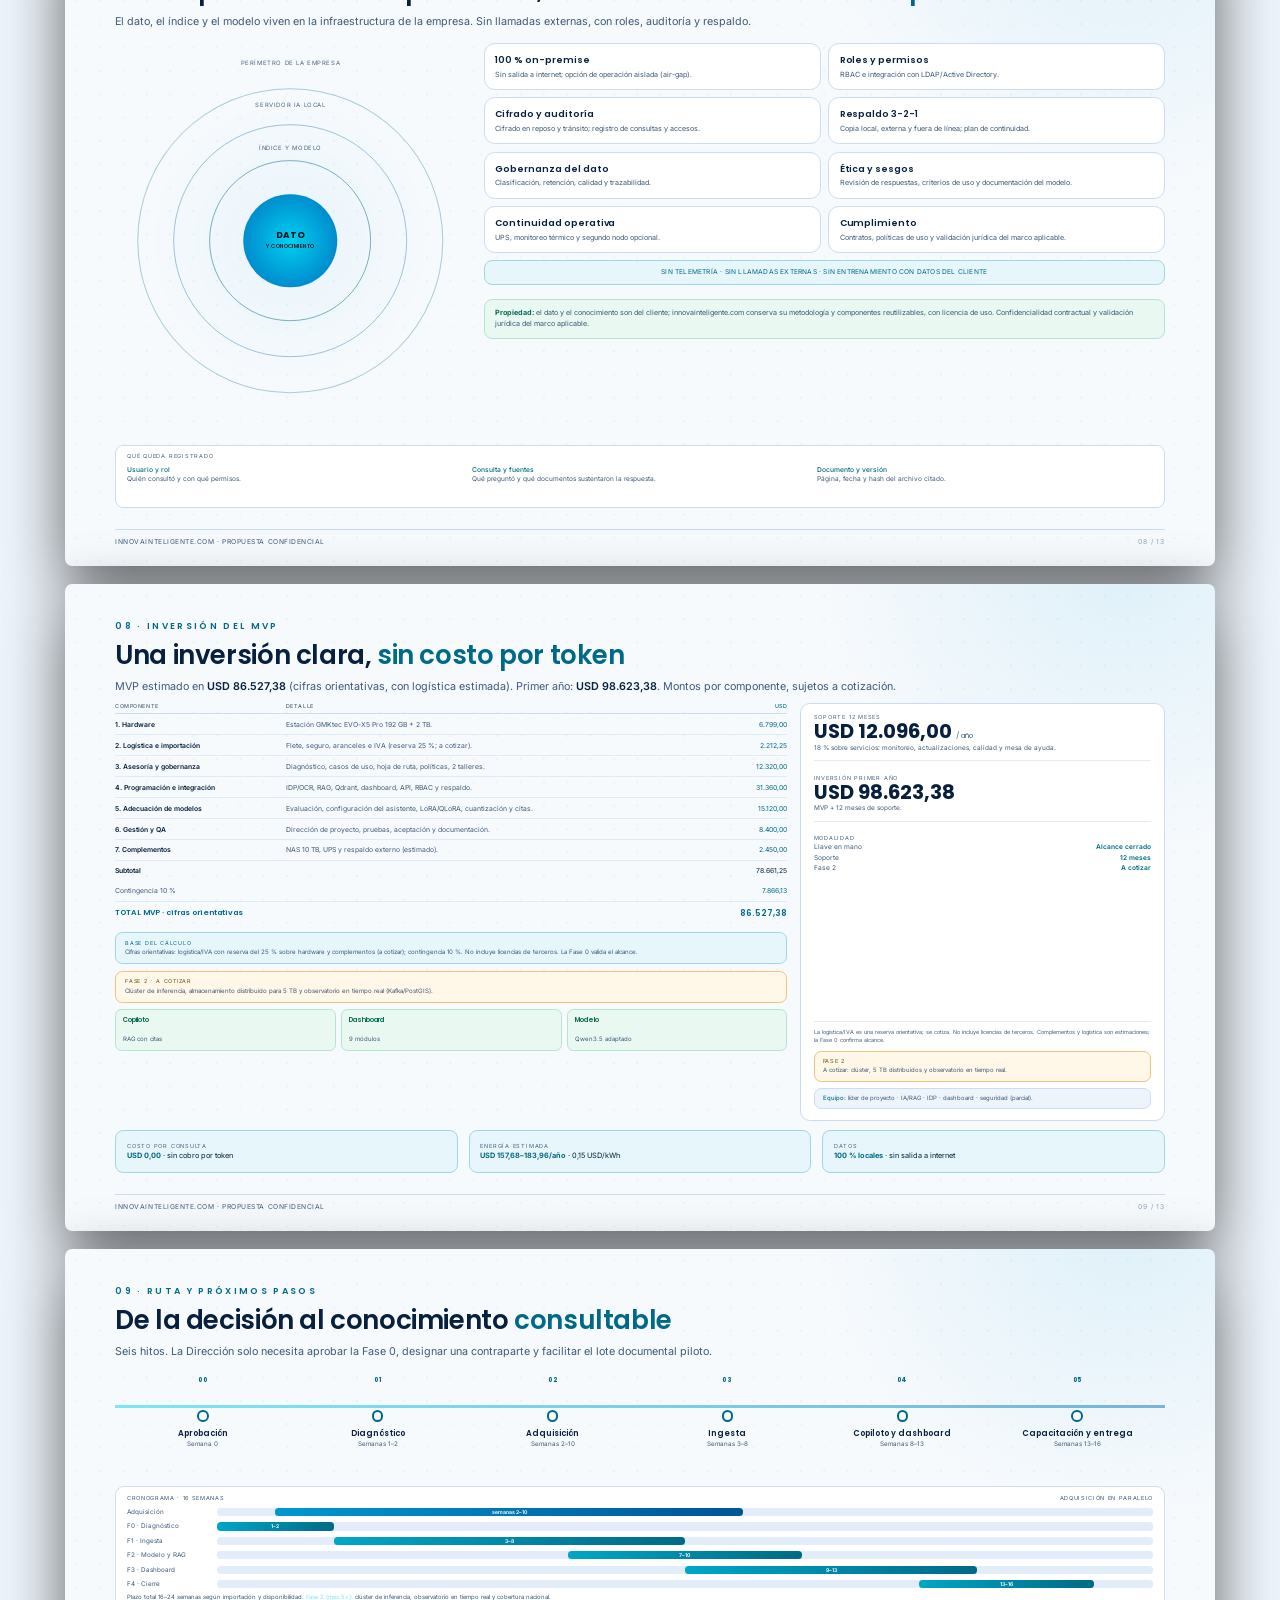
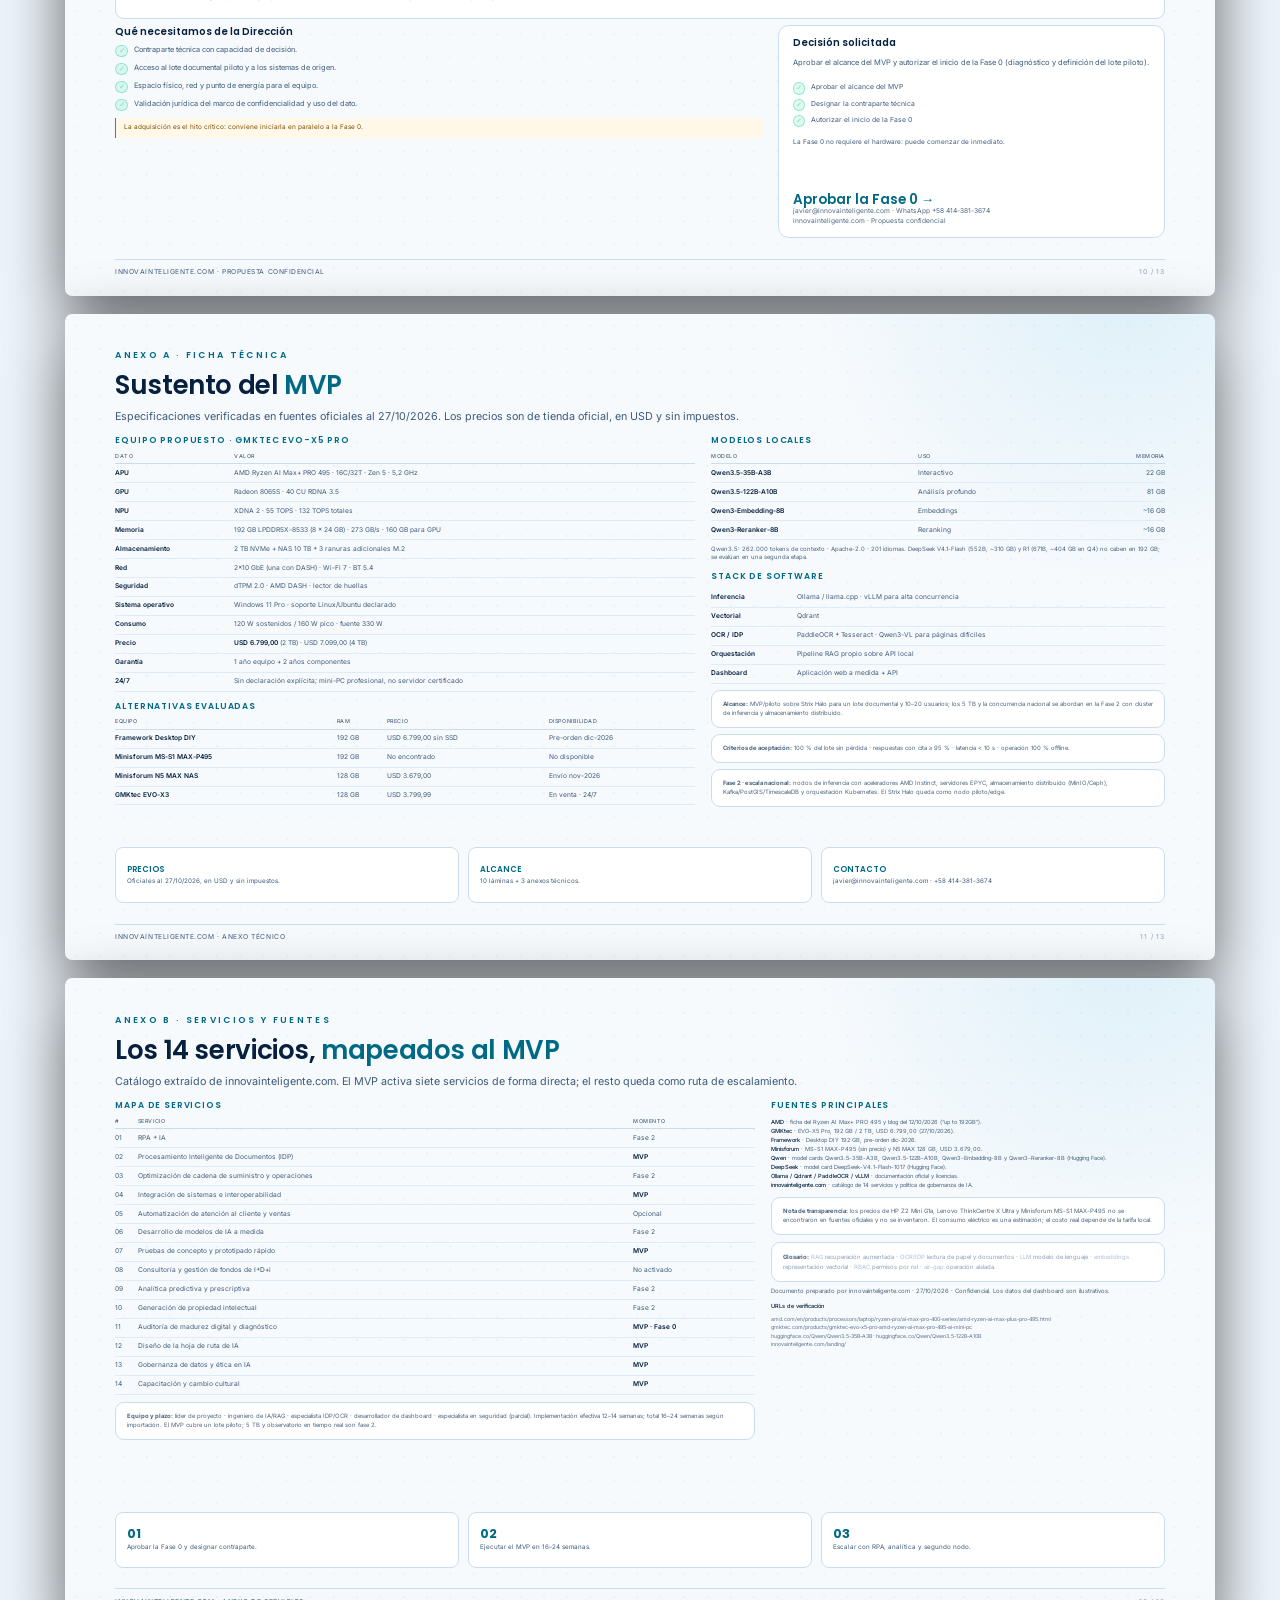
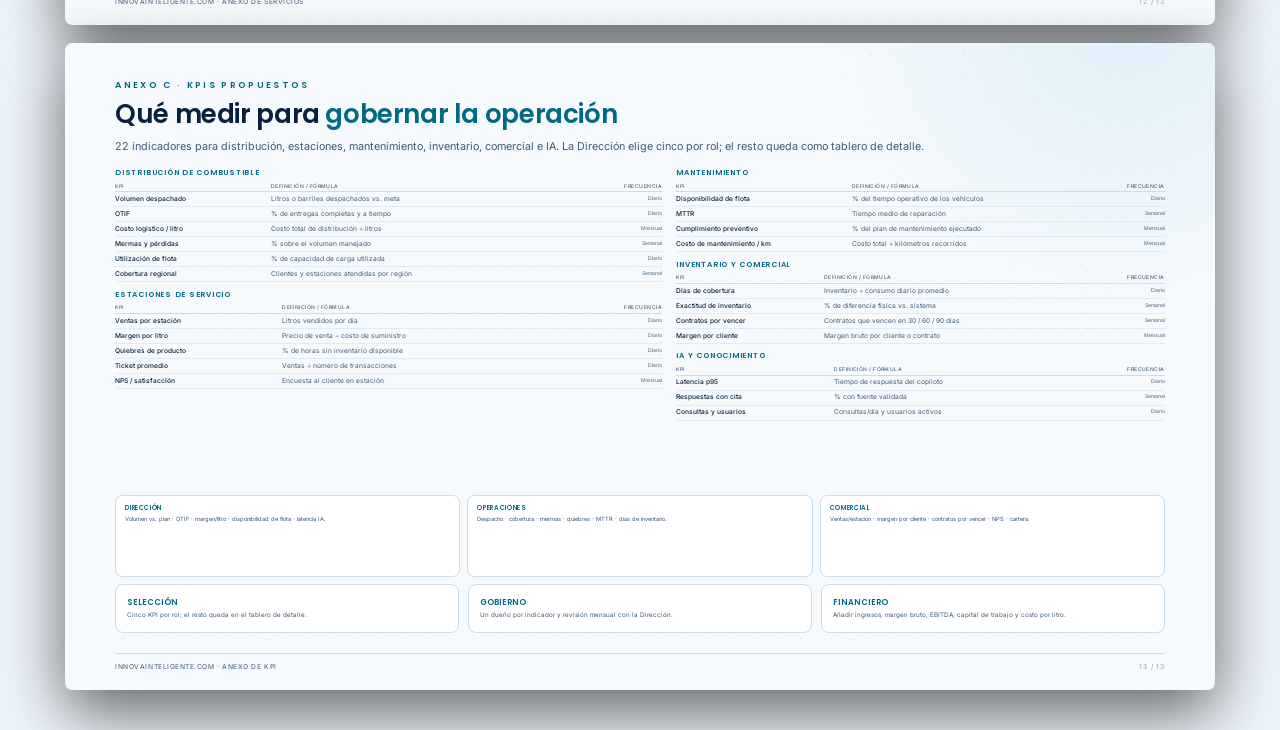
==== commit 559b8d94: "Oferta /ofertas: NAS 10 TB, contacto personal y ajustes finales" ====
--- a/ofertas/index.html
+++ b/ofertas/index.html
@@ -1024,18 +1024,18 @@
         <div class="closenote">El lote documental y el alcance exacto se cierran en la Fase 0 con la Dirección.</div>
       </div>
       <div class="spec">
-        <div class="top"><div><div class="lbl">ESTACIÓN IA LOCAL</div><div class="big">192 <span>GB</span></div><div class="note">LPDDR5X-8533 · 273 GB/s · 160 GB para GPU</div></div><div style="text-align:right;font-size:6.4px;color:#8aa0bb;line-height:1.5">196 GB no existe<br>como SKU oficial</div></div>
+        <div class="top"><div><div class="lbl">ESTACIÓN IA LOCAL</div><div class="big">192 <span>GB</span></div><div class="note">LPDDR5X-8533 · 273 GB/s · 160 GB para GPU</div></div></div>
         <div class="rows">
           <div class="r"><span>APU</span><b>Ryzen AI Max+ PRO 495 · 16C/32T</b></div>
           <div class="r"><span>GPU</span><b>Radeon 8065S · 40 CU</b></div>
           <div class="r"><span>NPU</span><b>XDNA 2 · 55 TOPS</b></div>
-          <div class="r"><span>Almacenamiento</span><b>2 TB NVMe · 4 ranuras M.2 (1 + 3)</b></div>
+          <div class="r"><span>Almacenamiento</span><b>2 TB NVMe + NAS 10 TB · 4 ranuras M.2 (1 + 3)</b></div>
           <div class="r"><span>Red</span><b>2×10 GbE · AMD DASH</b></div>
           <div class="r"><span>Energía</span><b>Fuente 330 W · 1.051,2–1.226,4 kWh/año</b></div>
           <div class="r"><span>Sistema</span><b>Windows 11 Pro · Linux/Ubuntu</b></div>
           <div class="r"><span>Garantía</span><b>1 año + 2 de componentes</b></div>
         </div>
-        <div class="includes">Incluye UPS, respaldo externo, instalación y red. 2 TB locales para el lote piloto; los ~5 TB se montan en NAS/almacenamiento corporativo.</div>
+        <div class="includes">Incluye NAS 10 TB, UPS, respaldo externo, instalación y red. 2 TB locales para el lote piloto; el NAS de 10 TB cubre los ~5 TB y el respaldo.</div>
         <div class="price"><div><div class="lbl">PRECIO OFICIAL</div><div class="p">USD 6.799,00</div></div><div class="s">192 GB + 2 TB<br>sin flete, aranceles ni IVA</div></div>
       </div>
     </div>
@@ -1106,7 +1106,7 @@
     <div class="header">
       <div class="kicker">08 · INVERSIÓN DEL MVP</div>
       <div class="h2">Una inversión clara, <span class="cyan">sin costo por token</span></div>
-      <p class="lead">MVP estimado en <b>USD 86.087,38</b> (cifras orientativas, con logística estimada). Primer año: <b>USD 98.183,38</b>. Montos por componente, sujetos a cotización.</p>
+      <p class="lead">MVP estimado en <b>USD 86.527,38</b> (cifras orientativas, con logística estimada). Primer año: <b>USD 98.623,38</b>. Montos por componente, sujetos a cotización.</p>
     </div>
     <div class="body">
       <div class="inv2">
@@ -1116,12 +1116,12 @@
           <tr><td><b>2. Logística e importación</b></td><td>Flete, seguro, aranceles e IVA (reserva 25 %; a cotizar).</td><td class="r">2.212,25</td></tr>
           <tr><td><b>3. Asesoría y gobernanza</b></td><td>Diagnóstico, casos de uso, hoja de ruta, políticas, 2 talleres.</td><td class="r">12.320,00</td></tr>
           <tr><td><b>4. Programación e integración</b></td><td>IDP/OCR, RAG, Qdrant, dashboard, API, RBAC y respaldo.</td><td class="r">31.360,00</td></tr>
-          <tr><td><b>5. Adecuación de modelos</b></td><td>Evaluación, prompts, LoRA/QLoRA, cuantización y citas.</td><td class="r">15.120,00</td></tr>
+          <tr><td><b>5. Adecuación de modelos</b></td><td>Evaluación, configuración del asistente, LoRA/QLoRA, cuantización y citas.</td><td class="r">15.120,00</td></tr>
           <tr><td><b>6. Gestión y QA</b></td><td>Dirección de proyecto, pruebas, aceptación y documentación.</td><td class="r">8.400,00</td></tr>
-          <tr><td><b>7. Complementos</b></td><td>NAS 5 TB, UPS y respaldo externo (estimado).</td><td class="r">2.050,00</td></tr>
-          <tr class="sub"><td colspan="2"><b>Subtotal</b></td><td class="r">78.261,25</td></tr>
-          <tr><td colspan="2">Contingencia 10 %</td><td class="r">7.826,13</td></tr>
-          <tr class="total"><td colspan="2">TOTAL MVP · cifras orientativas</td><td class="r">86.087,38</td></tr>
+          <tr><td><b>7. Complementos</b></td><td>NAS 10 TB, UPS y respaldo externo (estimado).</td><td class="r">2.450,00</td></tr>
+          <tr class="sub"><td colspan="2"><b>Subtotal</b></td><td class="r">78.661,25</td></tr>
+          <tr><td colspan="2">Contingencia 10 %</td><td class="r">7.866,13</td></tr>
+          <tr class="total"><td colspan="2">TOTAL MVP · cifras orientativas</td><td class="r">86.527,38</td></tr>
         </table>
         <div class="calc"><div class="lbl">BASE DEL CÁLCULO</div><div class="g">Cifras orientativas: logística/IVA con reserva del 25 % sobre hardware y complementos (a cotizar); contingencia 10 %. No incluye licencias de terceros. La Fase 0 valida el alcance.</div></div>
         <div class="ph2"><div class="lbl">FASE 2 · A COTIZAR</div><div class="g">Clúster de inferencia, almacenamiento distribuido para 5 TB y observatorio en tiempo real (Kafka/PostGIS).</div></div>
@@ -1133,7 +1133,7 @@
         <div class="small">18 % sobre servicios: monitoreo, actualizaciones, calidad y mesa de ayuda.</div>
         <div class="sep"></div>
         <div class="lbl">INVERSIÓN PRIMER AÑO</div>
-        <div class="big">USD 98.183,38</div>
+        <div class="big">USD 98.623,38</div>
         <div class="small">MVP + 12 meses de soporte.</div>
         <div class="sep"></div>
         <div class="lbl">MODALIDAD</div>
@@ -1190,7 +1190,7 @@
         <div class="it"><span class="check">✓</span>Acceso al lote documental piloto y a los sistemas de origen.</div>
         <div class="it"><span class="check">✓</span>Espacio físico, red y punto de energía para el equipo.</div>
         <div class="it"><span class="check">✓</span>Validación jurídica del marco de confidencialidad y uso del dato.</div>
-        <div class="risk">La adquisición es el hito crítico: se recomienda iniciarla en paralelo a la Fase 0.</div>
+        <div class="risk">La adquisición es el hito crítico: conviene iniciarla en paralelo a la Fase 0.</div>
       </div>
       <div class="decision">
         <h3>Decisión solicitada</h3>
@@ -1198,7 +1198,7 @@
         <div class="checks"><div><span class="check">✓</span> Aprobar el alcance del MVP</div><div><span class="check">✓</span> Designar la contraparte técnica</div><div><span class="check">✓</span> Autorizar el inicio de la Fase 0</div></div>
         <div class="next">La Fase 0 no requiere el hardware: puede comenzar de inmediato.</div>
         <div class="cta">Aprobar la Fase 0 →</div>
-        <div class="contact">info@innovainteligente.com · WhatsApp +58 414-381-3674<br>innovainteligente.com · Propuesta confidencial</div>
+        <div class="contact">javier@innovainteligente.com · WhatsApp +58 414-381-3674<br>innovainteligente.com · Propuesta confidencial</div>
       </div>
     </div>
   </div>
@@ -1222,7 +1222,7 @@
           <tr><td><b>GPU</b></td><td>Radeon 8065S · 40 CU RDNA 3.5</td></tr>
           <tr><td><b>NPU</b></td><td>XDNA 2 · 55 TOPS · 132 TOPS totales</td></tr>
           <tr><td><b>Memoria</b></td><td>192 GB LPDDR5X-8533 (8 × 24 GB) · 273 GB/s · 160 GB para GPU</td></tr>
-          <tr><td><b>Almacenamiento</b></td><td>2 TB NVMe + 3 ranuras adicionales M.2 · hasta 24 TB</td></tr>
+          <tr><td><b>Almacenamiento</b></td><td>2 TB NVMe + NAS 10 TB + 3 ranuras adicionales M.2</td></tr>
           <tr><td><b>Red</b></td><td>2×10 GbE (una con DASH) · Wi-Fi 7 · BT 5.4</td></tr>
           <tr><td><b>Seguridad</b></td><td>dTPM 2.0 · AMD DASH · lector de huellas</td></tr>
           <tr><td><b>Sistema operativo</b></td><td>Windows 11 Pro · soporte Linux/Ubuntu declarado</td></tr>
@@ -1231,7 +1231,7 @@
           <tr><td><b>Garantía</b></td><td>1 año equipo + 2 años componentes</td></tr>
           <tr><td><b>24/7</b></td><td>Sin declaración explícita; mini-PC profesional, no servidor certificado</td></tr>
         </table>
-        <div class="box note" style="margin-top:7px"><b>196 GB:</b> no existe como SKU. El máximo oficial es 192 GB (familia PRO 400). 192 GiB = 196.608 MiB; leer ese valor como MB y dividirlo entre 1.000 produce «196 GB». Hipótesis del origen de la cifra; se recomienda corregir el requisito a 192 GB.</div>
+
         <h3 style="margin-top:9px">Alternativas evaluadas</h3>
         <table class="tbl">
           <tr><th>Equipo</th><th>RAM</th><th>Precio</th><th>Disponibilidad</th></tr>
@@ -1259,15 +1259,15 @@
           <tr><td><b>Orquestación</b></td><td>Pipeline RAG propio sobre API local</td></tr>
           <tr><td><b>Dashboard</b></td><td>Aplicación web a medida + API</td></tr>
         </table>
-        <div class="box note" style="margin-top:7px"><b>Riesgos declarados:</b> sin benchmark oficial en español; validar ROCm y VRAM en BIOS; importación no incluida; 10–20 usuarios con un nodo. Un Strix Halo es MVP/piloto, no producción nacional: 5 TB y concurrencia requieren clúster (aceleradores AMD Instinct + EPYC + almacenamiento distribuido).</div>
+        <div class="box note" style="margin-top:7px"><b>Alcance:</b> MVP/piloto sobre Strix Halo para un lote documental y 10–20 usuarios; los 5 TB y la concurrencia nacional se abordan en la Fase 2 con clúster de inferencia y almacenamiento distribuido.</div>
         <div class="box note" style="margin-top:7px"><b>Criterios de aceptación:</b> 100 % del lote sin pérdida · respuestas con cita ≥ 95 % · latencia &lt; 10 s · operación 100 % offline.</div>
         <div class="box note" style="margin-top:7px"><b>Fase 2 · escala nacional:</b> nodos de inferencia con aceleradores AMD Instinct, servidores EPYC, almacenamiento distribuido (MinIO/Ceph), Kafka/PostGIS/TimescaleDB y orquestación Kubernetes. El Strix Halo queda como nodo piloto/edge.</div>
       </div>
     </div>
     <div class="annexbar">
       <div class="ab"><div class="k">PRECIOS</div><div class="v">Oficiales al 27/10/2026, en USD y sin impuestos.</div></div>
-      <div class="ab"><div class="k">ALCANCE</div><div class="v">10 láminas + 2 anexos técnicos.</div></div>
-      <div class="ab"><div class="k">CONTACTO</div><div class="v">info@innovainteligente.com · +58 414-381-3674</div></div>
+      <div class="ab"><div class="k">ALCANCE</div><div class="v">10 láminas + 3 anexos técnicos.</div></div>
+      <div class="ab"><div class="k">CONTACTO</div><div class="v">javier@innovainteligente.com · +58 414-381-3674</div></div>
     </div>
   </div>
   <div class="footer"><div class="brand">INNOVAINTELIGENTE.COM · ANEXO TÉCNICO</div><div class="pg">11 / 13</div></div>
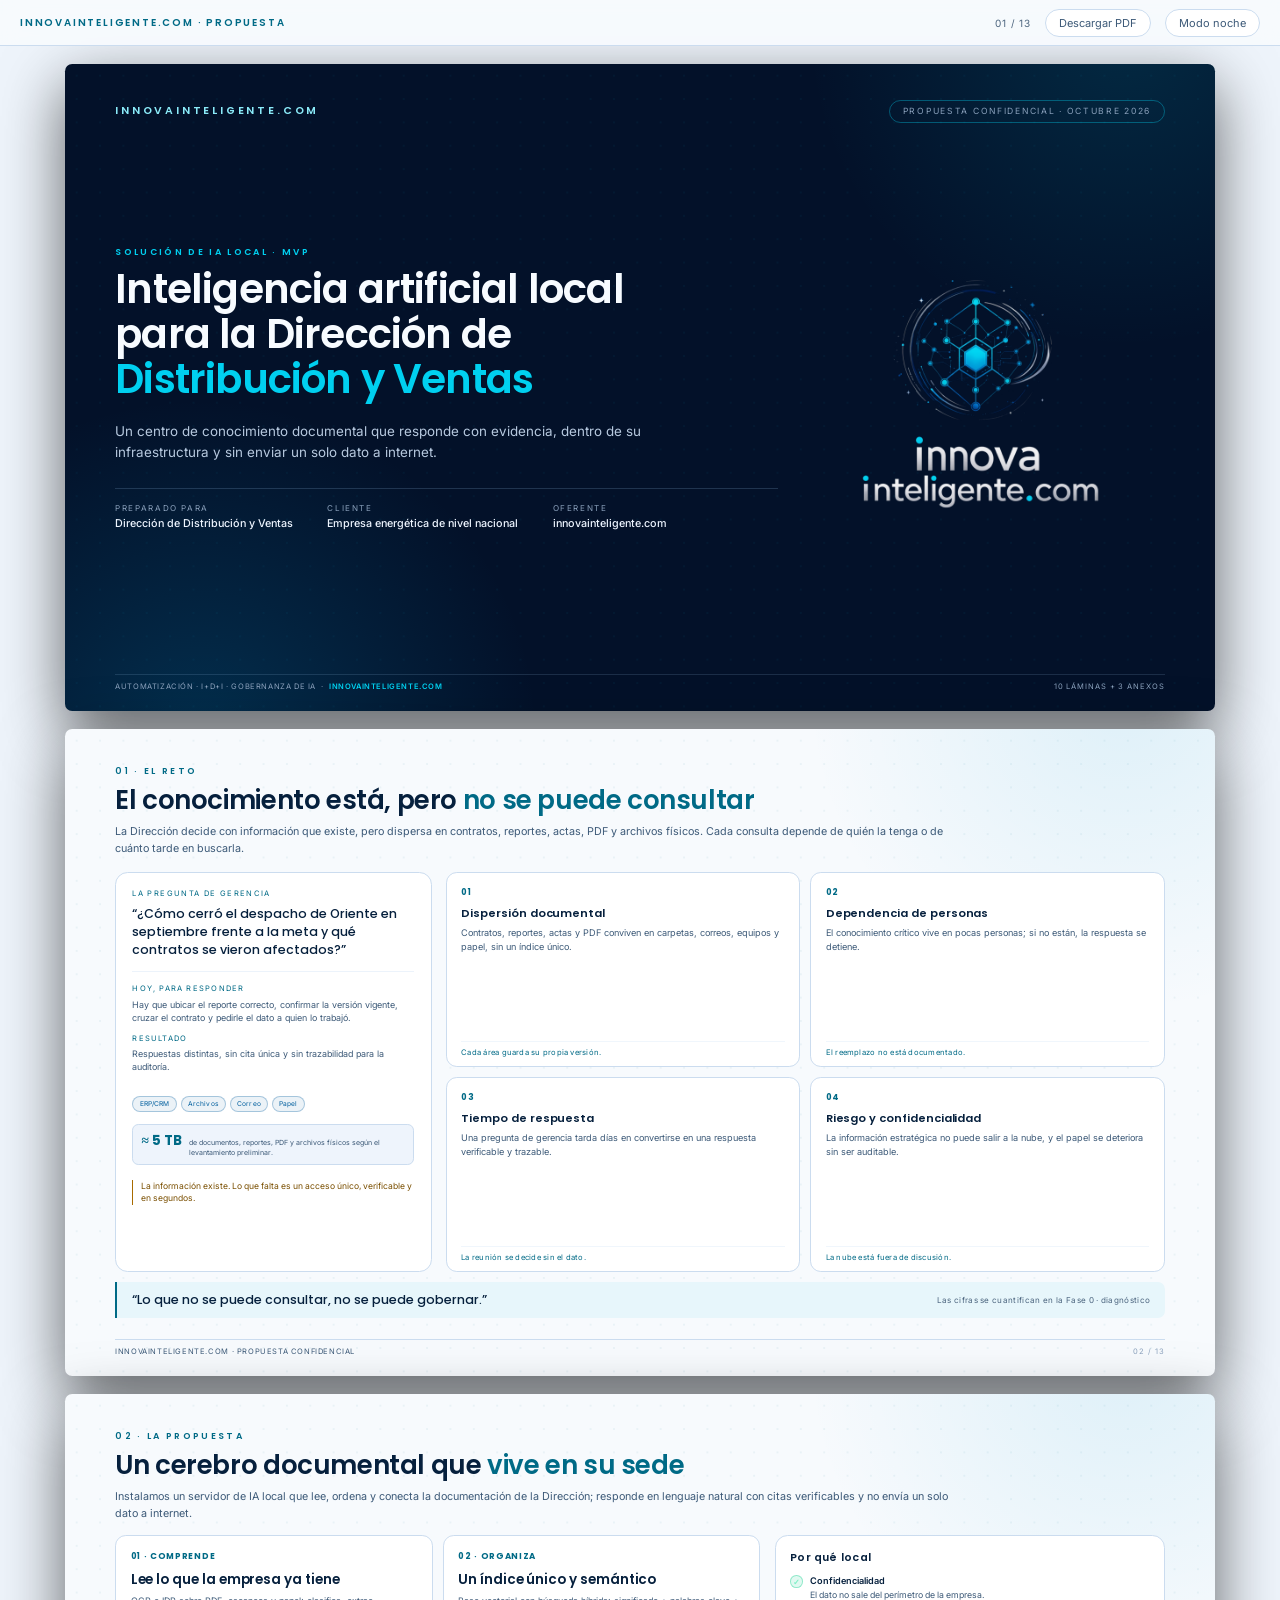
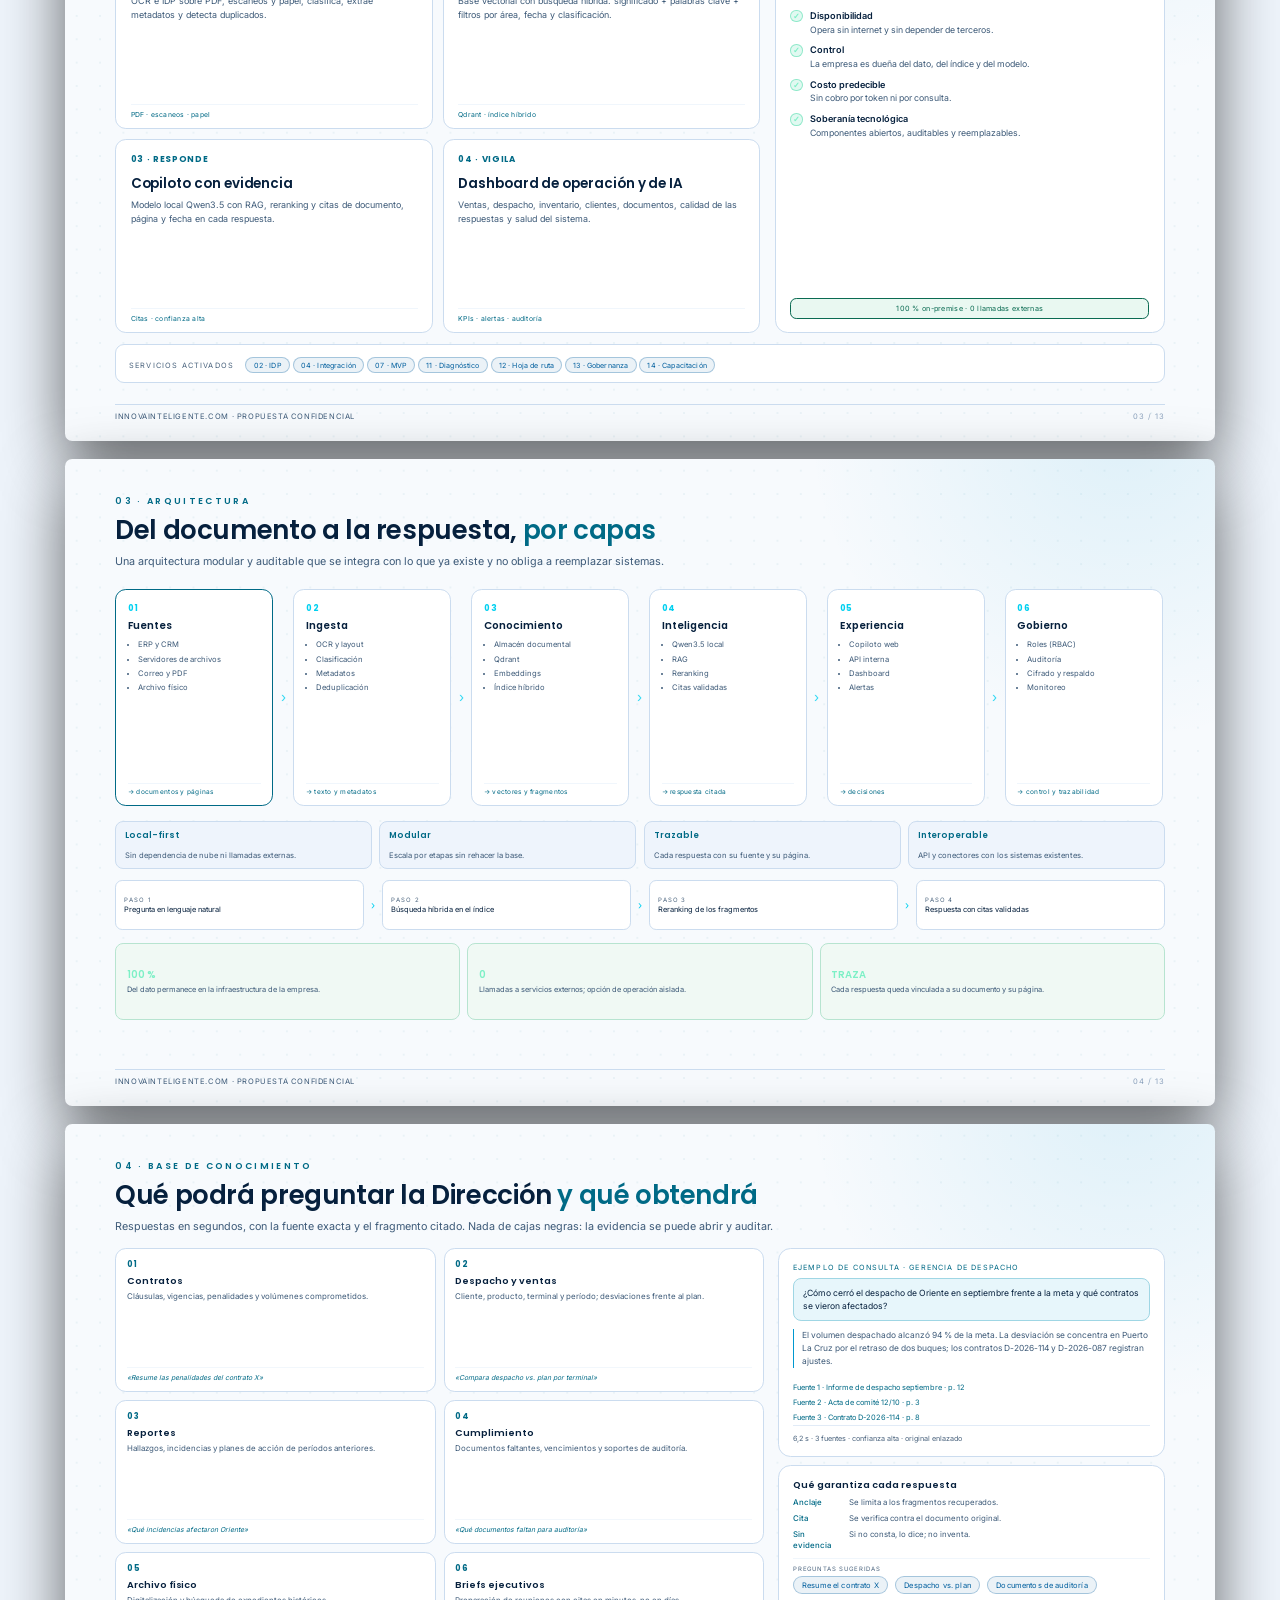
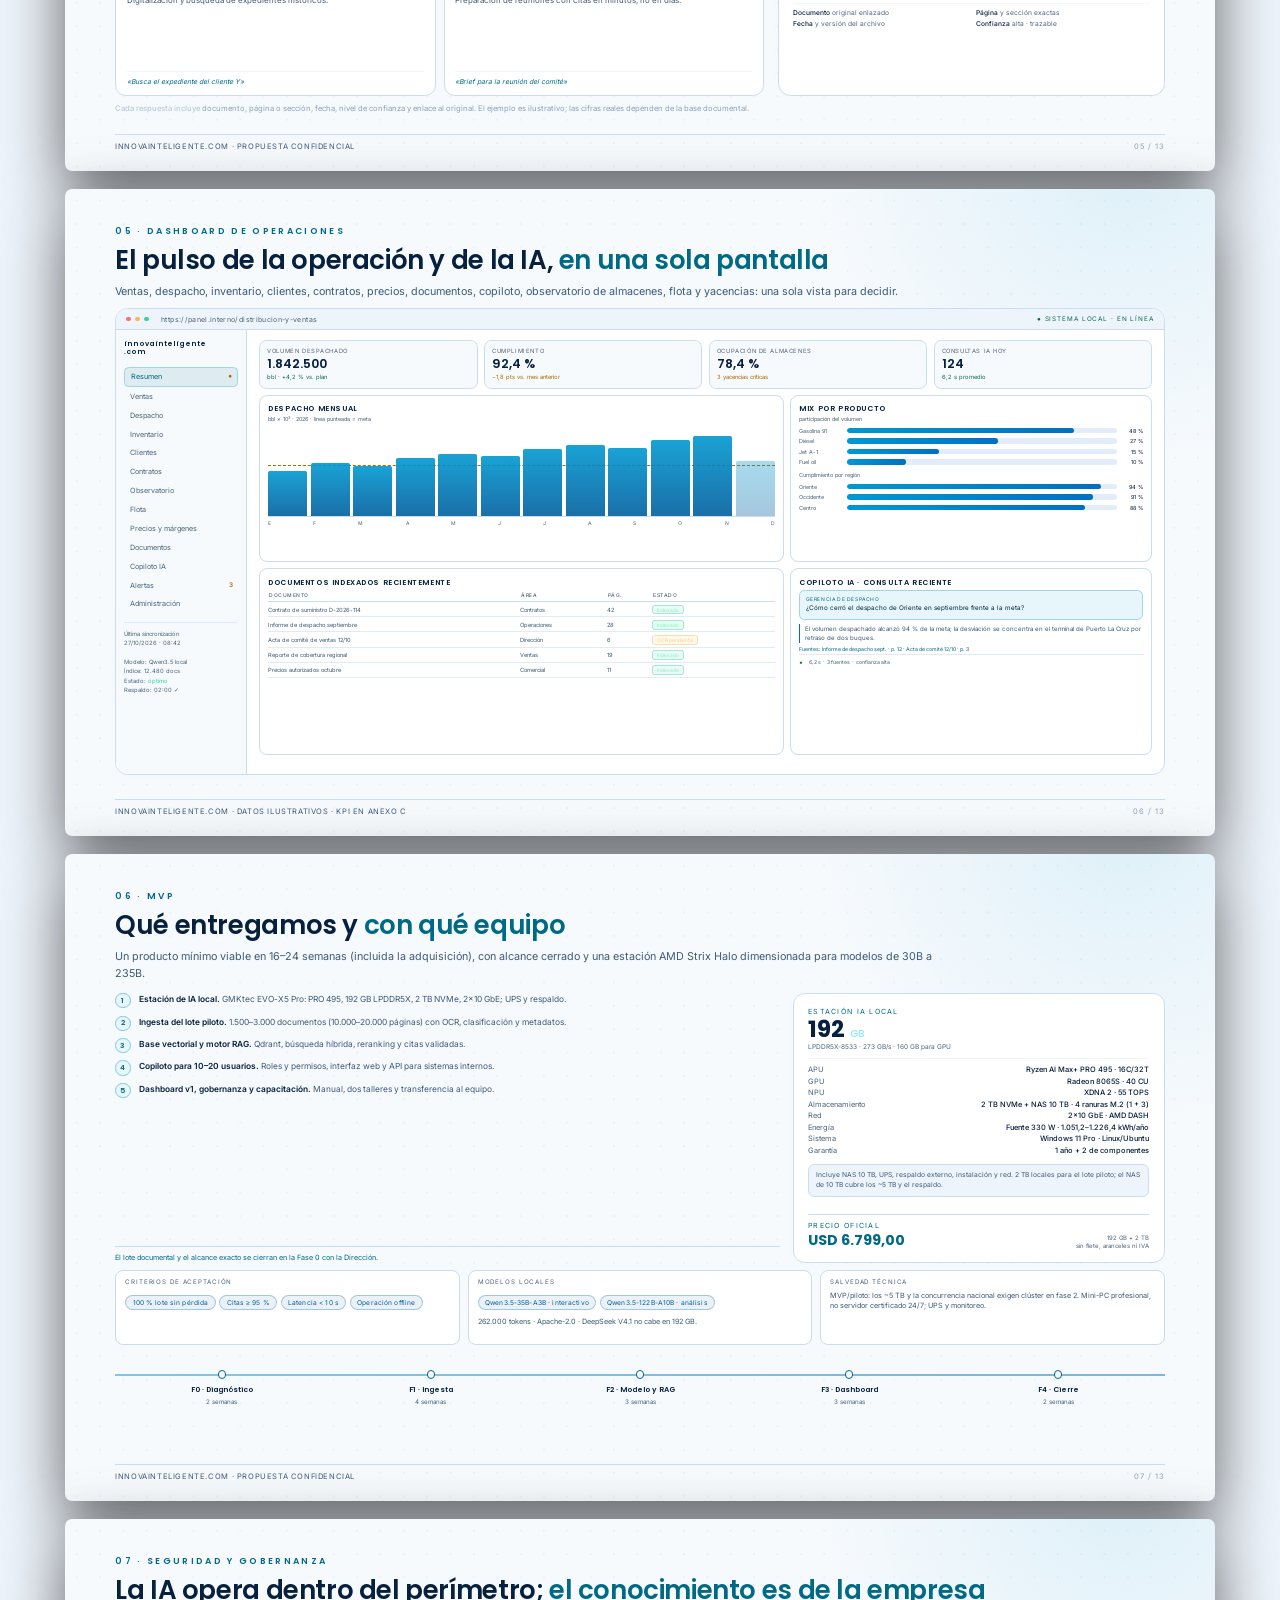
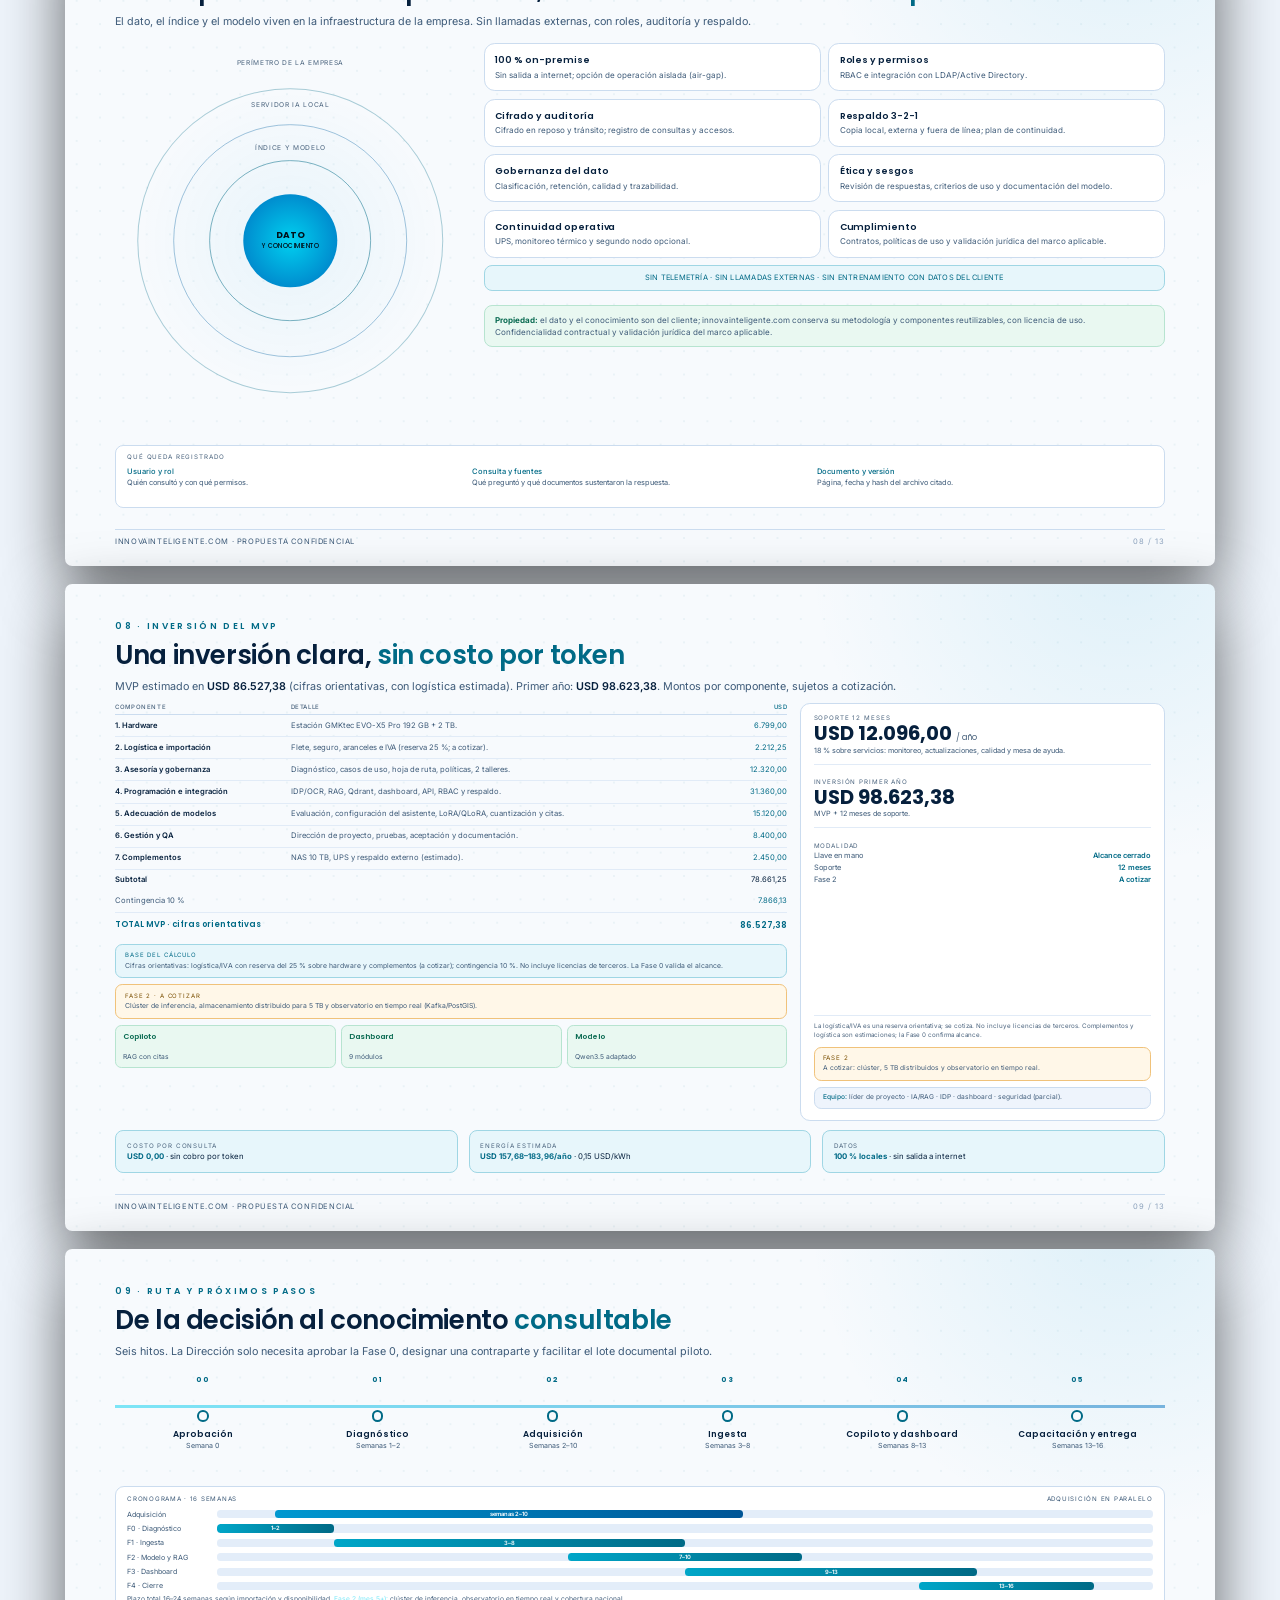
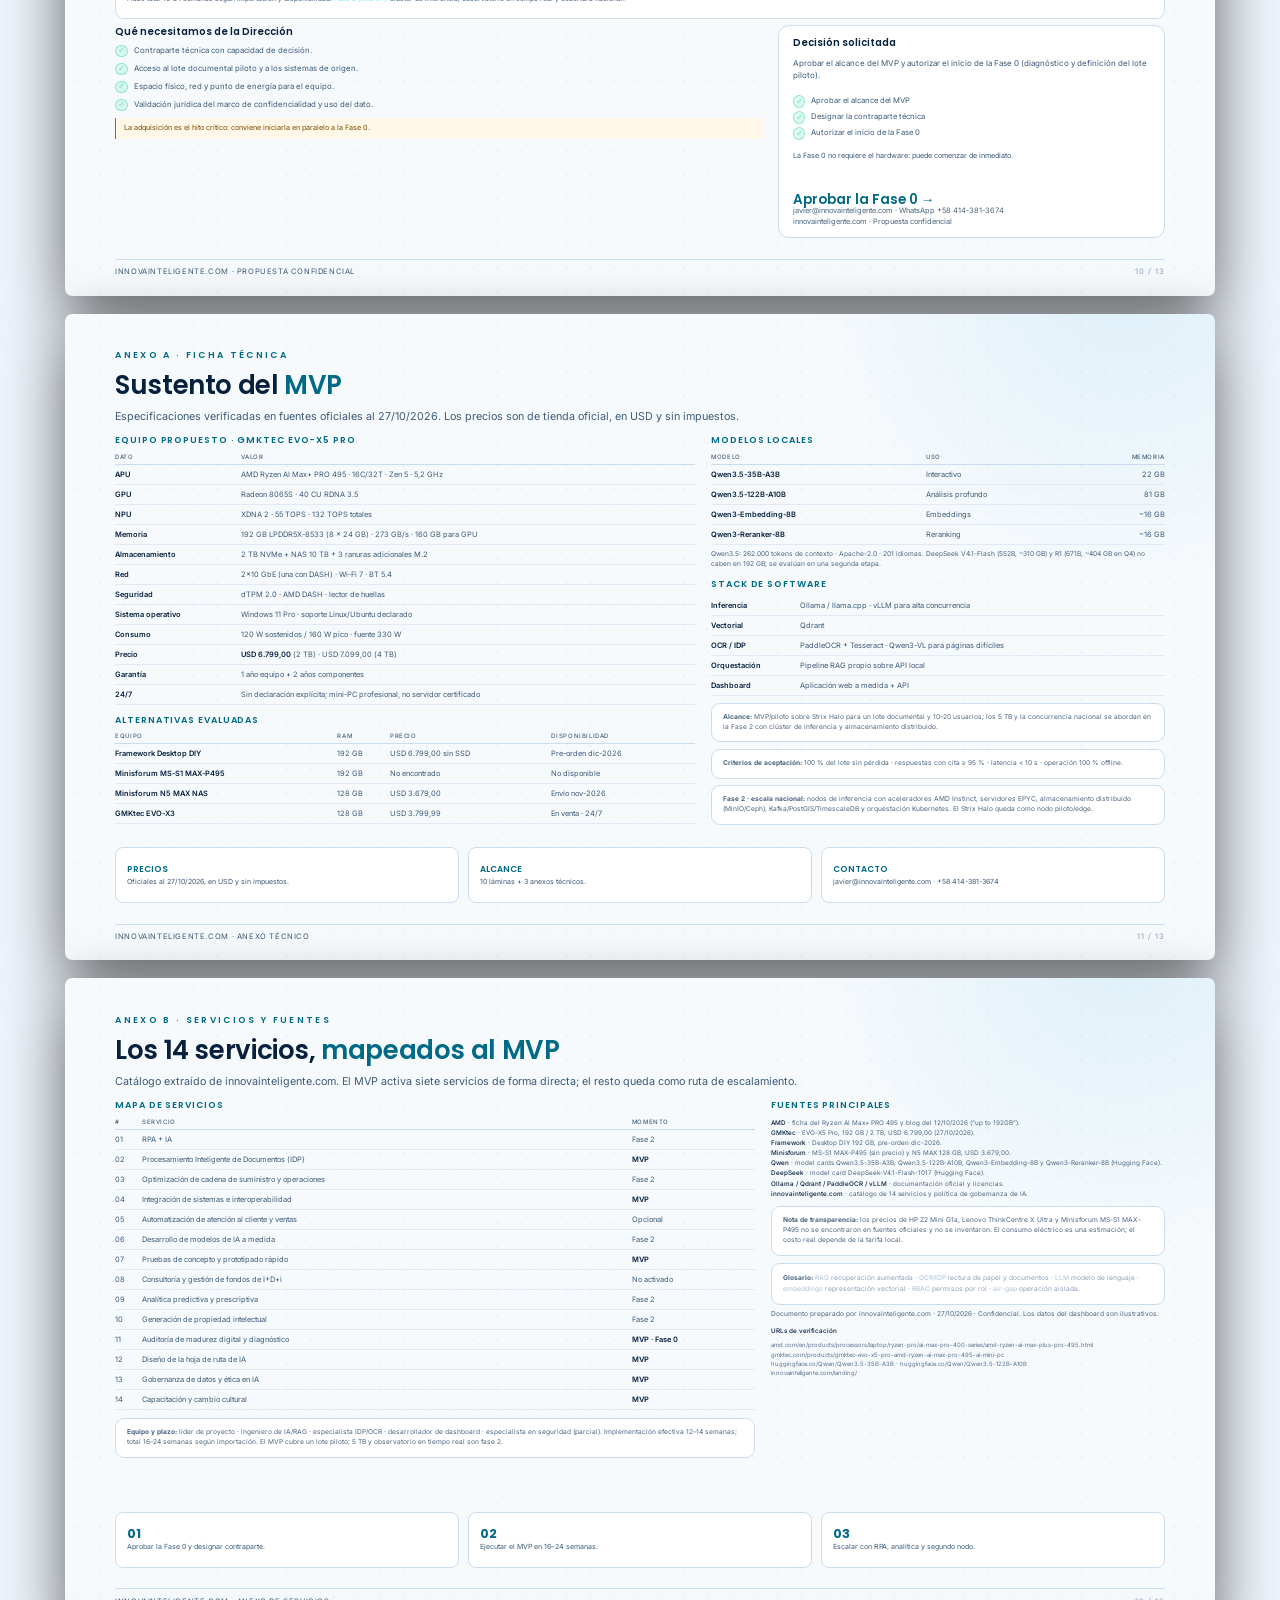
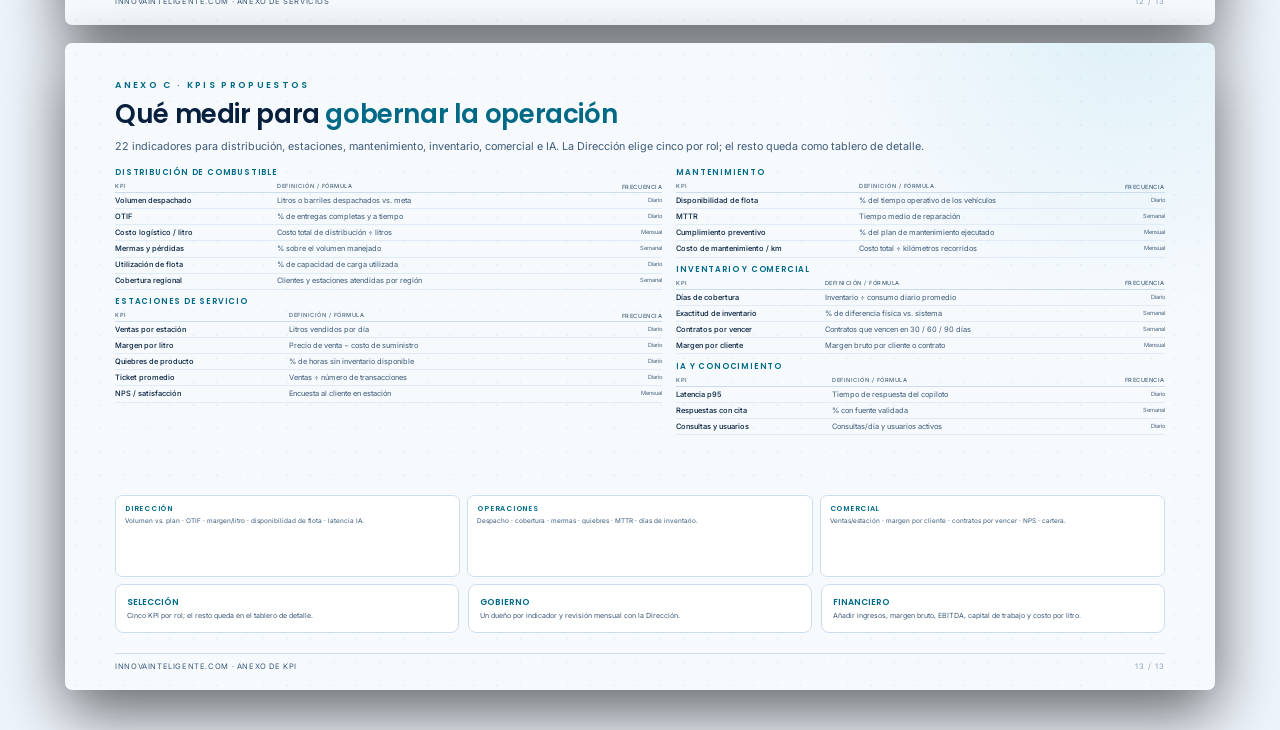
==== commit d02e70d0: "Aumentar tamaño de fuentes pequeñas en la presentación" ====
--- a/ofertas/index.html
+++ b/ofertas/index.html
@@ -40,7 +40,7 @@
 .lead{font-size:12px;line-height:1.55;color:#b7c9df;max-width:930px;margin:0;}
 .lead b{color:#eef5ff;font-weight:600;}
 .header{flex:none;}
-.footer{position:absolute;left:56px;right:56px;bottom:22px;display:flex;justify-content:space-between;align-items:center;border-top:1px solid rgba(150,190,230,.16);padding-top:8px;font-size:7.5px;letter-spacing:.12em;color:#5b7391;z-index:3;text-transform:uppercase;}
+.footer{position:absolute;left:56px;right:56px;bottom:22px;display:flex;justify-content:space-between;align-items:center;border-top:1px solid rgba(150,190,230,.16);padding-top:8px;font-size:8.4px;letter-spacing:.12em;color:#5b7391;z-index:3;text-transform:uppercase;}
 .footer .brand{color:#8aa0bb;letter-spacing:.08em;}
 .footer .brand b{color:#00d0f0;font-weight:600;}
 .footer .pg{color:#8aa0bb;}
@@ -50,14 +50,14 @@
 .cover .glow1{position:absolute;width:860px;height:860px;left:-280px;bottom:-460px;background:radial-gradient(circle,rgba(0,152,208,.22),rgba(0,152,208,0) 62%);}
 .cover .top{display:flex;justify-content:space-between;align-items:center;}
 .cover .brandline{font-family:Poppins;font-weight:600;font-size:12px;letter-spacing:.26em;color:#8bebf9;}
-.cover .tag{font-size:9px;letter-spacing:.2em;color:#8aa0bb;border:1px solid rgba(0,208,240,.35);border-radius:999px;padding:6px 14px;}
+.cover .tag{font-size:9.54px;letter-spacing:.2em;color:#8aa0bb;border:1px solid rgba(0,208,240,.35);border-radius:999px;padding:6px 14px;}
 .cover .main{display:flex;flex:1;align-items:center;gap:8px;}
 .cover .left{width:738px;}
 .cover .h1{bookmark-level:1;bookmark-label:"Portada";font-family:Poppins;font-weight:600;font-size:45px;line-height:1.12;letter-spacing:-.02em;margin:0 0 20px;color:#f7fbff;}
 .cover .h1 .cyan{color:#00d0f0;}
 .cover .sub{font-size:15px;line-height:1.55;color:#b7c9df;margin:0 0 28px;max-width:640px;}
 .cover .meta{display:flex;gap:38px;border-top:1px solid rgba(150,190,230,.2);padding-top:16px;}
-.cover .meta .k{font-size:8px;letter-spacing:.2em;color:#8aa0bb;margin-bottom:5px;text-transform:uppercase;}
+.cover .meta .k{font-size:8.96px;letter-spacing:.2em;color:#8aa0bb;margin-bottom:5px;text-transform:uppercase;}
 .cover .meta .v{font-size:12px;color:#eef5ff;font-weight:500;}
 .cover .right{flex:1;display:flex;justify-content:center;}
 .cover .right img{width:342px;height:auto;display:block;}
@@ -67,72 +67,72 @@
 .col{flex:1;min-width:0;}
 .card{background:linear-gradient(160deg,rgba(10,34,68,.92),rgba(6,26,54,.92));border:1px solid rgba(150,190,230,.18);border-radius:12px;padding:15px 16px;}
 .card h3{font-family:Poppins;font-weight:600;font-size:13px;letter-spacing:-.005em;color:#f7fbff;margin:0 0 6px;}
-.card p{font-size:9.6px;line-height:1.5;color:#b7c9df;margin:0;}
+.card p{font-size:10.18px;line-height:1.5;color:#b7c9df;margin:0;}
 .card .n{font-family:Poppins;font-weight:700;font-size:10px;color:#00d0f0;letter-spacing:.08em;margin-bottom:8px;}
-.chip{display:inline-block;font-size:7.5px;letter-spacing:.02em;color:#8bebf9;background:rgba(0,208,240,.08);border:1px solid rgba(0,208,240,.28);border-radius:999px;padding:4px 9px;margin:0 4px 4px 0;}
-.check{display:inline-flex;width:14px;height:14px;border-radius:50%;background:rgba(47,213,155,.14);border:1px solid rgba(47,213,155,.45);color:#7df0c6;font-size:8px;align-items:center;justify-content:center;flex:none;font-weight:700;}
-.mono{font-family:"DejaVu Sans Mono",monospace;font-size:8px;color:#8bebf9;}
+.chip{display:inline-block;font-size:8.4px;letter-spacing:.02em;color:#8bebf9;background:rgba(0,208,240,.08);border:1px solid rgba(0,208,240,.28);border-radius:999px;padding:4px 9px;margin:0 4px 4px 0;}
+.check{display:inline-flex;width:14px;height:14px;border-radius:50%;background:rgba(47,213,155,.14);border:1px solid rgba(47,213,155,.45);color:#7df0c6;font-size:8.96px;align-items:center;justify-content:center;flex:none;font-weight:700;}
+.mono{font-family:"DejaVu Sans Mono",monospace;font-size:8.96px;color:#8bebf9;}
 
 /* ===== Lámina 2 ===== */
 .s2 .body{display:flex;gap:16px;flex:1;margin-top:16px;min-height:0;}
 .s2 .ask{width:352px;flex:none;background:linear-gradient(165deg,rgba(0,152,208,.13),rgba(6,26,54,.92));border:1px solid rgba(0,208,240,.3);border-radius:14px;padding:18px;display:flex;flex-direction:column;}
-.s2 .ask .who{font-size:7.5px;letter-spacing:.18em;color:#00d0f0;margin-bottom:8px;}
+.s2 .ask .who{font-size:8.4px;letter-spacing:.18em;color:#00d0f0;margin-bottom:8px;}
 .s2 .ask .q{font-family:Poppins;font-weight:500;font-size:14px;line-height:1.4;color:#f7fbff;margin:0;}
 .s2 .ask .div{border-top:1px solid rgba(150,190,230,.18);margin:14px 0;}
-.s2 .ask .lbl{font-size:7.5px;letter-spacing:.16em;color:#8aa0bb;text-transform:uppercase;margin-bottom:5px;}
-.s2 .ask .txt{font-size:9.4px;line-height:1.5;color:#b7c9df;margin:0 0 10px;}
-.s2 .ask .bad{margin-top:16px;font-size:9px;line-height:1.45;color:#ffcf85;border-left:2px solid #ffb547;padding-left:8px;}
+.s2 .ask .lbl{font-size:8.4px;letter-spacing:.16em;color:#8aa0bb;text-transform:uppercase;margin-bottom:5px;}
+.s2 .ask .txt{font-size:9.96px;line-height:1.5;color:#b7c9df;margin:0 0 10px;}
+.s2 .ask .bad{margin-top:16px;font-size:9.54px;line-height:1.45;color:#ffcf85;border-left:2px solid #ffb547;padding-left:8px;}
 .s2 .pain{flex:1;display:grid;grid-template-columns:1fr 1fr;grid-template-rows:1fr 1fr;gap:11px;}
 .s2 .pain .card{display:flex;flex-direction:column;}
-.s2 .pain .card .n{font-size:9px;margin-bottom:6px;}
+.s2 .pain .card .n{font-size:9.54px;margin-bottom:6px;}
 .s2 .pain .card h3{font-size:12.5px;margin-bottom:5px;}
 .s2 .quote{margin-top:12px;background:rgba(0,208,240,.07);border-left:3px solid #00d0f0;border-radius:0 8px 8px 0;padding:10px 16px;font-family:Poppins;font-weight:500;font-size:14px;color:#d6f7ff;display:flex;justify-content:space-between;align-items:center;}
-.s2 .quote span{font-family:Inter;font-weight:400;font-size:8px;color:#8aa0bb;letter-spacing:.04em;text-transform:none;}
+.s2 .quote span{font-family:Inter;font-weight:400;font-size:8.96px;color:#8aa0bb;letter-spacing:.04em;text-transform:none;}
 
 /* ===== Lámina 3 ===== */
 .s3 .body{display:flex;gap:16px;flex:1;margin-top:14px;min-height:0;}
 .s3 .caps{width:718px;display:grid;grid-template-columns:1fr 1fr;grid-template-rows:1fr 1fr;gap:11px;}
 .s3 .caps .card{display:flex;flex-direction:column;}
-.s3 .caps .card .n{font-size:9px;}
+.s3 .caps .card .n{font-size:9.54px;}
 .s3 .caps .card h3{font-size:15px;margin-bottom:5px;}
-.s3 .caps .card p{font-size:9.4px;}
+.s3 .caps .card p{font-size:9.96px;}
 .s3 .local{flex:1;display:flex;flex-direction:column;background:linear-gradient(165deg,rgba(10,34,68,.92),rgba(4,21,48,.95));border:1px solid rgba(150,190,230,.18);border-radius:14px;padding:16px;}
 .s3 .local h3{font-family:Poppins;font-weight:600;font-size:12px;color:#f7fbff;margin:0 0 10px;letter-spacing:.02em;}
 .s3 .local .item{display:flex;gap:8px;align-items:flex-start;margin-bottom:9px;}
-.s3 .local .item .t{font-size:9.2px;line-height:1.42;color:#b7c9df;}
-.s3 .local .item .t b{display:block;color:#eef5ff;font-size:9.6px;font-weight:600;margin-bottom:1px;}
+.s3 .local .item .t{font-size:9.75px;line-height:1.42;color:#b7c9df;}
+.s3 .local .item .t b{display:block;color:#eef5ff;font-size:10.18px;font-weight:600;margin-bottom:1px;}
 .s3 .services{margin-top:12px;padding:10px 14px;border:1px solid rgba(150,190,230,.14);border-radius:10px;background:rgba(6,26,54,.7);}
-.s3 .services .lbl{font-size:7.3px;letter-spacing:.16em;color:#8aa0bb;text-transform:uppercase;margin-right:8px;}
-.s3 .services .chip{font-size:7.1px;padding:3px 8px;margin:0 3px 0 0;}
+.s3 .services .lbl{font-size:8.18px;letter-spacing:.16em;color:#8aa0bb;text-transform:uppercase;margin-right:8px;}
+.s3 .services .chip{font-size:7.95px;padding:3px 8px;margin:0 3px 0 0;}
 
 /* ===== Lámina 4 ===== */
 .s4 .arch{display:flex;align-items:stretch;gap:0;margin-top:20px;height:300px;}
 .s4 .layer{width:176px;flex:none;background:linear-gradient(165deg,rgba(10,34,68,.92),rgba(6,26,54,.92));border:1px solid rgba(150,190,230,.18);border-radius:12px;padding:14px 13px;display:flex;flex-direction:column;}
 .s4 .layer.src{border-color:rgba(0,208,240,.34);}
-.s4 .layer .n{font-family:Poppins;font-weight:700;font-size:9px;color:#00d0f0;letter-spacing:.1em;}
+.s4 .layer .n{font-family:Poppins;font-weight:700;font-size:9.54px;color:#00d0f0;letter-spacing:.1em;}
 .s4 .layer h3{font-family:Poppins;font-weight:600;font-size:11.5px;color:#f7fbff;margin:5px 0 8px;line-height:1.2;}
 .s4 .layer ul{margin:0;padding-left:11px;}
-.s4 .layer li{font-size:7.6px;line-height:1.5;color:#b7c9df;margin-bottom:3px;}
+.s4 .layer li{font-size:8.51px;line-height:1.5;color:#b7c9df;margin-bottom:3px;}
 .s4 .arrow{width:22px;flex:none;display:flex;align-items:center;justify-content:center;color:#00d0f0;font-size:15px;opacity:.8;}
 .s4 .principles{display:flex;gap:8px;margin-top:16px;}
 .s4 .principles .p{flex:1;background:rgba(0,208,240,.06);border:1px solid rgba(0,208,240,.18);border-radius:9px;padding:8px 10px;}
-.s4 .principles .p b{display:block;font-family:Poppins;font-weight:600;font-size:9px;color:#8bebf9;margin-bottom:2px;}
-.s4 .principles .p span{font-size:7.6px;line-height:1.4;color:#b7c9df;}
+.s4 .principles .p b{display:block;font-family:Poppins;font-weight:600;font-size:9.54px;color:#8bebf9;margin-bottom:2px;}
+.s4 .principles .p span{font-size:8.51px;line-height:1.4;color:#b7c9df;}
 
 /* ===== Lámina 5 ===== */
 .s5 .body{display:flex;gap:16px;flex:1;margin-top:14px;min-height:0;}
 .s5 .cases{width:722px;display:grid;grid-template-columns:1fr 1fr;grid-template-rows:1fr 1fr 1fr;gap:9px;}
 .s5 .cases .card{padding:11px 12px;}
-.s5 .cases .card .n{font-size:8px;margin-bottom:3px;}
+.s5 .cases .card .n{font-size:8.96px;margin-bottom:3px;}
 .s5 .cases .card h3{font-size:10.5px;margin-bottom:3px;}
-.s5 .cases .card p{font-size:8.3px;line-height:1.42;}
+.s5 .cases .card p{font-size:8.8px;line-height:1.42;}
 .s5 .chat{flex:1;background:linear-gradient(165deg,rgba(10,34,68,.94),rgba(4,21,48,.96));border:1px solid rgba(0,208,240,.24);border-radius:14px;padding:15px;display:flex;flex-direction:column;}
-.s5 .chat .who{font-size:7.2px;letter-spacing:.16em;color:#00d0f0;margin-bottom:7px;}
-.s5 .chat .q{background:rgba(0,208,240,.09);border:1px solid rgba(0,208,240,.24);border-radius:9px;padding:9px 10px;font-size:9px;line-height:1.45;color:#eef5ff;}
-.s5 .chat .a{margin-top:9px;font-size:8.8px;line-height:1.55;color:#b7c9df;border-left:2px solid #0098d0;padding-left:9px;}
-.s5 .chat .cite{margin-top:8px;font-size:7.4px;line-height:1.6;color:#8bebf9;}
-.s5 .chat .meta{margin-top:auto;padding-top:8px;border-top:1px solid rgba(150,190,230,.14);font-size:7.2px;color:#8aa0bb;}
-.s5 .note{font-size:7.6px;color:#8aa0bb;margin-top:9px;}
+.s5 .chat .who{font-size:8.06px;letter-spacing:.16em;color:#00d0f0;margin-bottom:7px;}
+.s5 .chat .q{background:rgba(0,208,240,.09);border:1px solid rgba(0,208,240,.24);border-radius:9px;padding:9px 10px;font-size:9.54px;line-height:1.45;color:#eef5ff;}
+.s5 .chat .a{margin-top:9px;font-size:9.33px;line-height:1.55;color:#b7c9df;border-left:2px solid #0098d0;padding-left:9px;}
+.s5 .chat .cite{margin-top:8px;font-size:8.29px;line-height:1.6;color:#8bebf9;}
+.s5 .chat .meta{margin-top:auto;padding-top:8px;border-top:1px solid rgba(150,190,230,.14);font-size:8.06px;color:#8aa0bb;}
+.s5 .note{font-size:8.51px;color:#8aa0bb;margin-top:9px;}
 .s5 .note b{color:#b7c9df;font-weight:500;}
 
 /* ===== Lámina 6 · Dashboard ===== */
@@ -140,54 +140,54 @@
 .s6 .chrome{height:24px;background:#061a36;border-bottom:1px solid rgba(150,190,230,.14);display:flex;align-items:center;padding:0 11px;gap:5px;}
 .s6 .cdot{width:5px;height:5px;border-radius:50%;background:#ff6b7a;}
 .s6 .cdot.y{background:#ffb547;}.s6 .cdot.g{background:#2fd59b;}
-.s6 .url{margin-left:9px;font-size:7px;color:#8aa0bb;letter-spacing:.05em;}
-.s6 .live{margin-left:auto;font-size:6.3px;color:#2fd59b;letter-spacing:.14em;}
+.s6 .url{margin-left:9px;font-size:7.84px;color:#8aa0bb;letter-spacing:.05em;}
+.s6 .live{margin-left:auto;font-size:7.06px;color:#2fd59b;letter-spacing:.14em;}
 .s6 .dbody{display:flex;height:496px;}
 .s6 .side{width:146px;background:#031129;border-right:1px solid rgba(150,190,230,.12);padding:11px 9px;flex:none;}
 .s6 .mini{display:flex;align-items:center;gap:6px;margin-bottom:12px;}
 .s6 .mini img{width:21px;height:21px;object-fit:contain;}
-.s6 .mini span{font-family:Poppins;font-weight:600;font-size:7px;line-height:1.1;color:#eef5ff;}
-.s6 .nav{font-size:7.2px;color:#8aa0bb;}
+.s6 .mini span{font-family:Poppins;font-weight:600;font-size:7.84px;line-height:1.1;color:#eef5ff;}
+.s6 .nav{font-size:8.06px;color:#8aa0bb;}
 .s6 .nav div{padding:5px 6px;border-radius:5px;margin-bottom:1px;display:flex;justify-content:space-between;}
 .s6 .nav div.on{background:rgba(0,208,240,.13);color:#8bebf9;border:1px solid rgba(0,208,240,.3);}
-.s6 .nav b{font-weight:600;color:#ffb547;font-size:6.3px;}
-.s6 .sys{margin-top:10px;border-top:1px solid rgba(150,190,230,.12);padding-top:7px;font-size:5.8px;color:#8aa0bb;line-height:1.6;}
+.s6 .nav b{font-weight:600;color:#ffb547;font-size:7.06px;}
+.s6 .sys{margin-top:10px;border-top:1px solid rgba(150,190,230,.12);padding-top:7px;font-size:6.5px;color:#8aa0bb;line-height:1.6;}
 .s6 .main{flex:1;padding:11px 13px;min-width:0;}
 .s6 .kpis{display:grid;grid-template-columns:repeat(4,1fr);gap:7px;height:54px;}
 .s6 .kpi{background:linear-gradient(160deg,#0a2244,#061a36);border:1px solid rgba(0,208,240,.16);border-radius:8px;padding:6px 8px;}
-.s6 .kpi .k{font-size:5.8px;letter-spacing:.1em;color:#8aa0bb;text-transform:uppercase;}
+.s6 .kpi .k{font-size:6.5px;letter-spacing:.1em;color:#8aa0bb;text-transform:uppercase;}
 .s6 .kpi .v{font-family:Poppins;font-weight:600;font-size:14px;color:#f7fbff;margin-top:1px;}
-.s6 .kpi .d{font-size:5.8px;color:#2fd59b;margin-top:0;}
+.s6 .kpi .d{font-size:6.5px;color:#2fd59b;margin-top:0;}
 .s6 .kpi .d.w{color:#ffb547;}
 .s6 .grid2{display:grid;grid-template-columns:1.45fr 1fr;gap:7px;margin-top:7px;height:186px;}
 .s6 .card2{background:linear-gradient(160deg,#081f3f,#061a36);border:1px solid rgba(0,208,240,.16);border-radius:9px;padding:8px 9px;min-width:0;}
-.s6 .card2 h3{font-family:Poppins;font-weight:600;font-size:7.4px;letter-spacing:.08em;color:#c2d3e8;margin:0 0 1px;text-transform:uppercase;}
-.s6 .card2 .sub{font-size:5.5px;color:#8aa0bb;margin-bottom:5px;}
+.s6 .card2 h3{font-family:Poppins;font-weight:600;font-size:8.29px;letter-spacing:.08em;color:#c2d3e8;margin:0 0 1px;text-transform:uppercase;}
+.s6 .card2 .sub{font-size:6.16px;color:#8aa0bb;margin-bottom:5px;}
 .s6 .bars{display:flex;align-items:flex-end;gap:4px;height:98px;border-bottom:1px solid rgba(150,190,230,.18);margin-top:8px;position:relative;}
 .s6 .bar{flex:1;background:linear-gradient(180deg,#00d0f0,#0070c0);border-radius:2px 2px 0 0;opacity:.9;}
 .s6 .bar.dim{opacity:.35;}
 .s6 .target{position:absolute;left:0;right:0;top:40px;border-top:1px dashed rgba(255,181,71,.55);}
-.s6 .blab{display:flex;justify-content:space-between;font-size:5px;color:#8aa0bb;margin-top:3px;}
+.s6 .blab{display:flex;justify-content:space-between;font-size:5.6px;color:#8aa0bb;margin-top:3px;}
 .s6 .mix{margin-top:6px;}
-.s6 .mix .row{display:flex;align-items:center;gap:5px;margin-bottom:5px;font-size:5.9px;color:#b7c9df;}
-.s6 .mix .lbl{width:48px;color:#8aa0bb;font-size:5.5px;}
+.s6 .mix .row{display:flex;align-items:center;gap:5px;margin-bottom:5px;font-size:6.61px;color:#b7c9df;}
+.s6 .mix .lbl{width:48px;color:#8aa0bb;font-size:6.16px;}
 .s6 .mix .track{flex:1;height:6px;background:#031129;border-radius:3px;overflow:hidden;}
 .s6 .mix .fill{height:6px;border-radius:3px;background:linear-gradient(90deg,#00d0f0,#0098d0);}
-.s6 .mix .pct{width:24px;text-align:right;font-size:5.5px;color:#eef5ff;}
+.s6 .mix .pct{width:24px;text-align:right;font-size:6.16px;color:#eef5ff;}
 .s6 .row3{display:grid;grid-template-columns:1.45fr 1fr;gap:7px;margin-top:7px;height:208px;}
-.s6 .tbl{width:100%;border-collapse:collapse;font-size:5.7px;color:#b7c9df;margin-top:3px;}
-.s6 .tbl th{font-size:5px;letter-spacing:.1em;color:#8aa0bb;text-align:left;font-weight:500;padding-bottom:3px;border-bottom:1px solid rgba(150,190,230,.16);}
+.s6 .tbl{width:100%;border-collapse:collapse;font-size:6.38px;color:#b7c9df;margin-top:3px;}
+.s6 .tbl th{font-size:5.6px;letter-spacing:.1em;color:#8aa0bb;text-align:left;font-weight:500;padding-bottom:3px;border-bottom:1px solid rgba(150,190,230,.16);}
 .s6 .tbl td{padding:4px 0;border-bottom:1px solid rgba(150,190,230,.08);}
-.s6 .chip2{font-size:4.8px;border-radius:3px;padding:1px 4px;border:1px solid rgba(47,213,155,.4);color:#7df0c6;background:rgba(47,213,155,.1);}
+.s6 .chip2{font-size:5.38px;border-radius:3px;padding:1px 4px;border:1px solid rgba(47,213,155,.4);color:#7df0c6;background:rgba(47,213,155,.1);}
 .s6 .chip2.w{border-color:rgba(255,181,71,.4);color:#ffcf85;background:rgba(255,181,71,.1);}
-.s6 .q{background:rgba(0,208,240,.09);border:1px solid rgba(0,208,240,.25);border-radius:6px;padding:6px;font-size:6.3px;line-height:1.45;color:#eef5ff;}
-.s6 .q .who{font-size:5px;color:#00d0f0;letter-spacing:.12em;margin-bottom:1px;}
-.s6 .a{margin-top:5px;font-size:6.1px;line-height:1.5;color:#b7c9df;border-left:2px solid #0098d0;padding-left:5px;}
-.s6 .cite{font-size:5.2px;color:#8bebf9;margin-top:3px;line-height:1.6;}
-.s6 .meta2{display:flex;gap:7px;margin-top:auto;padding-top:5px;border-top:1px solid rgba(150,190,230,.14);font-size:5.2px;color:#8aa0bb;}
+.s6 .q{background:rgba(0,208,240,.09);border:1px solid rgba(0,208,240,.25);border-radius:6px;padding:6px;font-size:7.06px;line-height:1.45;color:#eef5ff;}
+.s6 .q .who{font-size:5.6px;color:#00d0f0;letter-spacing:.12em;margin-bottom:1px;}
+.s6 .a{margin-top:5px;font-size:6.83px;line-height:1.5;color:#b7c9df;border-left:2px solid #0098d0;padding-left:5px;}
+.s6 .cite{font-size:5.82px;color:#8bebf9;margin-top:3px;line-height:1.6;}
+.s6 .meta2{display:flex;gap:7px;margin-top:auto;padding-top:5px;border-top:1px solid rgba(150,190,230,.14);font-size:5.82px;color:#8aa0bb;}
 .s6 .meta2 b{color:#2fd59b;}
-.s6 .cap{font-size:6.5px;color:#5b7391;text-align:right;margin-top:5px;}
-.s6 .badge{position:absolute;width:18px;height:18px;border-radius:50%;background:#00d0f0;color:#021019;font-family:Poppins;font-weight:700;font-size:8px;display:flex;align-items:center;justify-content:center;z-index:4;}
+.s6 .cap{font-size:7.28px;color:#5b7391;text-align:right;margin-top:5px;}
+.s6 .badge{position:absolute;width:18px;height:18px;border-radius:50%;background:#00d0f0;color:#021019;font-family:Poppins;font-weight:700;font-size:8.96px;display:flex;align-items:center;justify-content:center;z-index:4;}
 .s6 .badge.b1{left:205px;top:104px;}
 .s6 .badge.b2{left:205px;top:285px;}
 .s6 .badge.b3{left:640px;top:396px;}
@@ -197,31 +197,31 @@
 .s7 .body{display:flex;gap:14px;margin-top:12px;height:356px;}
 .s7 .scope{flex:1;min-width:0;}
 .s7 .scope .item{display:flex;gap:9px;margin-bottom:8px;}
-.s7 .scope .item .n{width:17px;height:17px;border-radius:50%;background:rgba(0,208,240,.12);border:1px solid rgba(0,208,240,.35);color:#8bebf9;font-family:Poppins;font-weight:600;font-size:7.5px;display:flex;align-items:center;justify-content:center;flex:none;}
-.s7 .scope .item .t{font-size:8.8px;line-height:1.45;color:#b7c9df;}
+.s7 .scope .item .n{width:17px;height:17px;border-radius:50%;background:rgba(0,208,240,.12);border:1px solid rgba(0,208,240,.35);color:#8bebf9;font-family:Poppins;font-weight:600;font-size:8.4px;display:flex;align-items:center;justify-content:center;flex:none;}
+.s7 .scope .item .t{font-size:9.33px;line-height:1.45;color:#b7c9df;}
 .s7 .scope .item .t b{color:#eef5ff;font-weight:600;}
 .s7 .scope .crit{margin-top:9px;display:flex;gap:5px;flex-wrap:wrap;}
-.s7 .scope .crit .chip{font-size:6.9px;padding:3px 8px;}
+.s7 .scope .crit .chip{font-size:7.73px;padding:3px 8px;}
 .s7 .spec{width:414px;flex:none;background:linear-gradient(165deg,rgba(0,152,208,.15),rgba(6,26,54,.95));border:1px solid rgba(0,208,240,.32);border-radius:13px;padding:14px 16px;display:flex;flex-direction:column;}
 .s7 .spec .top{display:flex;justify-content:space-between;align-items:flex-start;}
-.s7 .spec .lbl{font-size:7px;letter-spacing:.18em;color:#00d0f0;text-transform:uppercase;}
+.s7 .spec .lbl{font-size:7.84px;letter-spacing:.18em;color:#00d0f0;text-transform:uppercase;}
 .s7 .spec .big{font-family:Poppins;font-weight:700;font-size:26px;color:#f7fbff;line-height:1;margin-top:2px;}
 .s7 .spec .big span{font-size:11px;font-weight:500;color:#8bebf9;}
-.s7 .spec .note{font-size:6.5px;color:#8aa0bb;margin-top:2px;}
+.s7 .spec .note{font-size:7.28px;color:#8aa0bb;margin-top:2px;}
 .s7 .spec .rows{margin-top:8px;border-top:1px solid rgba(150,190,230,.16);padding-top:6px;}
-.s7 .spec .r{display:flex;justify-content:space-between;font-size:7.4px;line-height:1.55;color:#b7c9df;}
+.s7 .spec .r{display:flex;justify-content:space-between;font-size:8.29px;line-height:1.55;color:#b7c9df;}
 .s7 .spec .r span{color:#8aa0bb;}
 .s7 .spec .r b{font-weight:500;color:#eef5ff;}
 .s7 .spec .price{margin-top:auto;border-top:1px solid rgba(0,208,240,.22);padding-top:7px;display:flex;justify-content:space-between;align-items:flex-end;}
 .s7 .spec .price .p{font-family:Poppins;font-weight:700;font-size:16px;color:#8bebf9;}
-.s7 .spec .price .s{font-size:6px;color:#8aa0bb;text-align:right;line-height:1.4;}
+.s7 .spec .price .s{font-size:6.72px;color:#8aa0bb;text-align:right;line-height:1.4;}
 .s7 .tl{margin-top:10px;height:88px;position:relative;padding:0 2px;}
 .s7 .tl .line{position:absolute;left:0;right:0;top:22px;height:2px;background:linear-gradient(90deg,#00d0f0,#0070c0);opacity:.45;}
 .s7 .tl .phases{display:flex;position:relative;}
 .s7 .tl .ph{flex:1;padding-top:0;}
 .s7 .tl .dot{width:9px;height:9px;border-radius:50%;background:#031129;border:2px solid #00d0f0;margin:18px auto 6px;}
-.s7 .tl .ph .t{text-align:center;font-family:Poppins;font-weight:600;font-size:7.4px;color:#eef5ff;}
-.s7 .tl .ph .d{text-align:center;font-size:6.2px;color:#8aa0bb;margin-top:2px;}
+.s7 .tl .ph .t{text-align:center;font-family:Poppins;font-weight:600;font-size:8.29px;color:#eef5ff;}
+.s7 .tl .ph .d{text-align:center;font-size:6.94px;color:#8aa0bb;margin-top:2px;}
 
 /* ===== Lámina 8 ===== */
 .s8 .body{display:flex;gap:20px;flex:1;margin-top:14px;min-height:0;}
@@ -231,37 +231,37 @@
 .s8 .c2{width:260px;height:260px;border-color:rgba(0,152,208,.35);}
 .s8 .c3{width:180px;height:180px;border-color:rgba(0,208,240,.45);}
 .s8 .core{width:104px;height:104px;border-radius:50%;background:radial-gradient(circle,#00d0f0,#0070c0);color:#021019;display:flex;flex-direction:column;align-items:center;justify-content:center;font-family:Poppins;font-weight:700;font-size:10px;line-height:1.1;text-align:center;}
-.s8 .core span{font-size:6px;font-weight:500;letter-spacing:.08em;margin-top:3px;}
-.s8 .plabel{position:absolute;font-size:6.6px;color:#8aa0bb;letter-spacing:.1em;text-transform:uppercase;}
+.s8 .core span{font-size:6.72px;font-weight:500;letter-spacing:.08em;margin-top:3px;}
+.s8 .plabel{position:absolute;font-size:7.39px;color:#8aa0bb;letter-spacing:.1em;text-transform:uppercase;}
 .s8 .pl1{top:18px;left:50%;transform:translateX(-50%);}
 .s8 .pl2{top:64px;left:50%;transform:translateX(-50%);}
 .s8 .pl3{top:112px;left:50%;transform:translateX(-50%);}
 .s8 .commit{flex:1;display:grid;grid-template-columns:1fr 1fr;gap:8px;align-content:start;}
 .s8 .commit .card{padding:10px 12px;}
 .s8 .commit .card h3{font-size:10.2px;margin-bottom:3px;}
-.s8 .commit .card p{font-size:8px;line-height:1.45;}
-.s8 .prop{margin-top:8px;grid-column:1/3;background:rgba(47,213,155,.07);border:1px solid rgba(47,213,155,.3);border-radius:9px;padding:9px 12px;font-size:8px;line-height:1.5;color:#b7c9df;}
+.s8 .commit .card p{font-size:8.96px;line-height:1.45;}
+.s8 .prop{margin-top:8px;grid-column:1/3;background:rgba(47,213,155,.07);border:1px solid rgba(47,213,155,.3);border-radius:9px;padding:9px 12px;font-size:8.96px;line-height:1.5;color:#b7c9df;}
 .s8 .prop b{color:#7df0c6;}
 
 /* ===== Lámina 9 ===== */
 .s9 .body{display:flex;gap:16px;margin-top:14px;flex:1;min-height:0;}
 .s9 .inv{width:700px;flex:none;}
-.s9 .tbl2{width:100%;border-collapse:collapse;font-size:8px;}
-.s9 .tbl2 th{font-size:6.6px;letter-spacing:.12em;color:#8aa0bb;text-align:left;font-weight:500;text-transform:uppercase;padding:0 0 6px;border-bottom:1px solid rgba(150,190,230,.18);}
+.s9 .tbl2{width:100%;border-collapse:collapse;font-size:8.96px;}
+.s9 .tbl2 th{font-size:7.39px;letter-spacing:.12em;color:#8aa0bb;text-align:left;font-weight:500;text-transform:uppercase;padding:0 0 6px;border-bottom:1px solid rgba(150,190,230,.18);}
 .s9 .tbl2 td{padding:8px 0;border-bottom:1px solid rgba(150,190,230,.1);vertical-align:top;color:#b7c9df;line-height:1.4;}
 .s9 .tbl2 td b{color:#eef5ff;font-weight:600;}
-.s9 .tbl2 .amt{text-align:right;font-family:Poppins;font-weight:600;font-size:8px;color:#8bebf9;white-space:nowrap;}
-.s9 .tbl2 .amt.pend{color:#ffcf85;font-family:Inter;font-weight:400;font-size:7.4px;}
-.s9 .muted{font-size:6.5px;color:#8aa0bb;line-height:1.5;margin-top:7px;}
+.s9 .tbl2 .amt{text-align:right;font-family:Poppins;font-weight:600;font-size:8.96px;color:#8bebf9;white-space:nowrap;}
+.s9 .tbl2 .amt.pend{color:#ffcf85;font-family:Inter;font-weight:400;font-size:8.29px;}
+.s9 .muted{font-size:7.28px;color:#8aa0bb;line-height:1.5;margin-top:7px;}
 .s9 .mods{flex:1;display:flex;flex-direction:column;gap:8px;}
 .s9 .mod{background:linear-gradient(160deg,rgba(10,34,68,.92),rgba(6,26,54,.92));border:1px solid rgba(150,190,230,.18);border-radius:10px;padding:11px 13px;}
 .s9 .mod h3{font-family:Poppins;font-weight:600;font-size:10.5px;color:#f7fbff;margin:0 0 3px;}
-.s9 .mod p{font-size:7.8px;line-height:1.45;color:#b7c9df;margin:0;}
-.s9 .mod .tag{font-size:6.3px;letter-spacing:.1em;color:#00d0f0;text-transform:uppercase;margin-bottom:3px;}
+.s9 .mod p{font-size:8.74px;line-height:1.45;color:#b7c9df;margin:0;}
+.s9 .mod .tag{font-size:7.06px;letter-spacing:.1em;color:#00d0f0;text-transform:uppercase;margin-bottom:3px;}
 .s9 .bottom{display:flex;gap:12px;margin-top:10px;height:48px;}
 .s9 .bottom .b{flex:1;background:rgba(0,208,240,.06);border:1px solid rgba(0,208,240,.2);border-radius:9px;padding:8px 12px;display:flex;flex-direction:column;justify-content:center;}
-.s9 .bottom .b .k{font-size:6.2px;letter-spacing:.14em;color:#8aa0bb;text-transform:uppercase;}
-.s9 .bottom .b .v{font-size:8.2px;color:#eef5ff;margin-top:2px;}
+.s9 .bottom .b .k{font-size:6.94px;letter-spacing:.14em;color:#8aa0bb;text-transform:uppercase;}
+.s9 .bottom .b .v{font-size:8.69px;color:#eef5ff;margin-top:2px;}
 .s9 .bottom .b .v b{color:#8bebf9;}
 
 /* ===== Lámina 10 ===== */
@@ -270,83 +270,83 @@
 .s10 .road .steps{display:flex;position:relative;}
 .s10 .road .step{flex:1;text-align:center;padding:0 6px;}
 .s10 .road .dot{width:13px;height:13px;border-radius:50%;background:#031129;border:3px solid #00d0f0;margin:28px auto 8px;}
-.s10 .road .step .n{font-family:Poppins;font-weight:700;font-size:7px;color:#00d0f0;letter-spacing:.1em;}
-.s10 .road .step .t{font-family:Poppins;font-weight:600;font-size:9px;color:#eef5ff;margin-top:2px;line-height:1.2;}
-.s10 .road .step .d{font-size:6.5px;color:#8aa0bb;margin-top:2px;line-height:1.3;}
+.s10 .road .step .n{font-family:Poppins;font-weight:700;font-size:7.84px;color:#00d0f0;letter-spacing:.1em;}
+.s10 .road .step .t{font-family:Poppins;font-weight:600;font-size:9.54px;color:#eef5ff;margin-top:2px;line-height:1.2;}
+.s10 .road .step .d{font-size:7.28px;color:#8aa0bb;margin-top:2px;line-height:1.3;}
 .s10 .bottom{display:flex;gap:16px;margin-top:6px;flex:1;}
 .s10 .need{flex:1;}
 .s10 .need h3,.s10 .decision h3{font-family:Poppins;font-weight:600;font-size:11px;color:#f7fbff;margin:0 0 7px;}
-.s10 .need .it{display:flex;gap:7px;font-size:8.2px;line-height:1.45;color:#b7c9df;margin-bottom:6px;}
+.s10 .need .it{display:flex;gap:7px;font-size:8.69px;line-height:1.45;color:#b7c9df;margin-bottom:6px;}
 .s10 .decision{width:430px;flex:none;background:linear-gradient(165deg,rgba(0,208,240,.12),rgba(6,26,54,.95));border:1px solid rgba(0,208,240,.3);border-radius:12px;padding:14px 16px;display:flex;flex-direction:column;}
-.s10 .decision p{font-size:8.4px;line-height:1.5;color:#b7c9df;margin:0 0 8px;}
+.s10 .decision p{font-size:8.9px;line-height:1.5;color:#b7c9df;margin:0 0 8px;}
 .s10 .decision .cta{font-family:Poppins;font-weight:600;font-size:15px;color:#8bebf9;margin-top:auto;}
-.s10 .decision .contact{font-size:7.4px;color:#8aa0bb;margin-top:4px;line-height:1.5;}
+.s10 .decision .contact{font-size:8.29px;color:#8aa0bb;margin-top:4px;line-height:1.5;}
 
 /* ===== Anexos ===== */
 .annex .body{display:flex;gap:18px;flex:1;margin-top:10px;min-height:0;}
-.annex .tbl{width:100%;border-collapse:collapse;font-size:7.2px;}
-.annex .tbl th{font-size:6px;letter-spacing:.1em;color:#8aa0bb;text-align:left;font-weight:500;text-transform:uppercase;padding:0 0 5px;border-bottom:1px solid rgba(150,190,230,.18);}
+.annex .tbl{width:100%;border-collapse:collapse;font-size:8.06px;}
+.annex .tbl th{font-size:6.72px;letter-spacing:.1em;color:#8aa0bb;text-align:left;font-weight:500;text-transform:uppercase;padding:0 0 5px;border-bottom:1px solid rgba(150,190,230,.18);}
 .annex .tbl td{padding:4px 0;border-bottom:1px solid rgba(150,190,230,.08);color:#b7c9df;vertical-align:top;line-height:1.35;}
 .annex .tbl td b{color:#eef5ff;font-weight:600;}
 .annex .tbl .c{text-align:right;white-space:nowrap;color:#8bebf9;}
-.annex h3{font-family:Poppins;font-weight:600;font-size:9.5px;color:#8bebf9;letter-spacing:.1em;text-transform:uppercase;margin:0 0 6px;}
+.annex h3{font-family:Poppins;font-weight:600;font-size:10.07px;color:#8bebf9;letter-spacing:.1em;text-transform:uppercase;margin:0 0 6px;}
 .annex .box{background:rgba(6,26,54,.75);border:1px solid rgba(150,190,230,.16);border-radius:10px;padding:10px 12px;}
-.annex .note{font-size:6.6px;line-height:1.5;color:#8aa0bb;margin-top:5px;}
-.annex .src{font-size:6.3px;line-height:1.6;color:#8aa0bb;}
+.annex .note{font-size:7.39px;line-height:1.5;color:#8aa0bb;margin-top:5px;}
+.annex .src{font-size:7.06px;line-height:1.6;color:#8aa0bb;}
 .annex .src b{color:#b7c9df;font-weight:500;}
 
 
 /* ===== Ajustes de densidad y correcciones ===== */
-.s2 .pain .card .tagline{margin-top:auto;border-top:1px solid rgba(150,190,230,.14);padding-top:6px;font-size:7.3px;letter-spacing:.03em;color:#8bebf9;}
+.s2 .pain .card .tagline{margin-top:auto;border-top:1px solid rgba(150,190,230,.14);padding-top:6px;font-size:8.18px;letter-spacing:.03em;color:#8bebf9;}
 .s2 .ask .chips{margin-top:10px;}
-.s2 .ask .chips .chip{font-size:6.6px;padding:3px 7px;}
-.s3 .caps .card .tags{margin-top:auto;border-top:1px solid rgba(150,190,230,.14);padding-top:6px;font-size:6.8px;color:#8bebf9;letter-spacing:.03em;}
-.s3 .local .bottombadge{margin-top:auto;background:rgba(47,213,155,.08);border:1px solid rgba(47,213,155,.3);border-radius:7px;padding:6px 9px;font-size:7.2px;color:#7df0c6;text-align:center;letter-spacing:.04em;}
+.s2 .ask .chips .chip{font-size:7.39px;padding:3px 7px;}
+.s3 .caps .card .tags{margin-top:auto;border-top:1px solid rgba(150,190,230,.14);padding-top:6px;font-size:7.62px;color:#8bebf9;letter-spacing:.03em;}
+.s3 .local .bottombadge{margin-top:auto;background:rgba(47,213,155,.08);border:1px solid rgba(47,213,155,.3);border-radius:7px;padding:6px 9px;font-size:8.06px;color:#7df0c6;text-align:center;letter-spacing:.04em;}
 .s4 .arch{height:242px;}
-.s4 .layer .out{margin-top:auto;border-top:1px solid rgba(150,190,230,.14);padding-top:5px;font-size:6.5px;color:#8bebf9;letter-spacing:.04em;}
+.s4 .layer .out{margin-top:auto;border-top:1px solid rgba(150,190,230,.14);padding-top:5px;font-size:7.28px;color:#8bebf9;letter-spacing:.04em;}
 .s4 .flow{display:flex;gap:8px;margin-top:12px;height:56px;}
 .s4 .flow .f{flex:1;background:rgba(0,208,240,.05);border:1px solid rgba(0,208,240,.16);border-radius:8px;padding:6px 9px;display:flex;flex-direction:column;justify-content:center;}
-.s4 .flow .f .k{font-size:6px;letter-spacing:.14em;color:#8aa0bb;text-transform:uppercase;}
-.s4 .flow .f .v{font-size:7.4px;color:#eef5ff;margin-top:2px;}
+.s4 .flow .f .k{font-size:6.72px;letter-spacing:.14em;color:#8aa0bb;text-transform:uppercase;}
+.s4 .flow .f .v{font-size:8.29px;color:#eef5ff;margin-top:2px;}
 .s4 .flow .ar{display:flex;align-items:center;color:#00d0f0;font-size:12px;}
-.s5 .cases .card .ex{margin-top:auto;border-top:1px solid rgba(150,190,230,.12);padding-top:5px;font-size:6.8px;color:#8bebf9;font-style:italic;line-height:1.35;}
+.s5 .cases .card .ex{margin-top:auto;border-top:1px solid rgba(150,190,230,.12);padding-top:5px;font-size:7.62px;color:#8bebf9;font-style:italic;line-height:1.35;}
 .s5 .chat .guar{margin-top:8px;border-top:1px solid rgba(150,190,230,.14);padding-top:7px;}
-.s5 .chat .guar .g{display:flex;gap:6px;font-size:7.2px;line-height:1.4;color:#b7c9df;margin-bottom:4px;}
+.s5 .chat .guar .g{display:flex;gap:6px;font-size:8.06px;line-height:1.4;color:#b7c9df;margin-bottom:4px;}
 .s5 .chat .guar .g b{color:#8bebf9;font-weight:500;flex:none;}
 .s7 .body{height:300px;}
 .s7 .strip{display:flex;gap:9px;margin-top:8px;height:84px;}
 .s7 .strip .box{flex:1;background:rgba(6,26,54,.75);border:1px solid rgba(150,190,230,.16);border-radius:9px;padding:8px 10px;}
-.s7 .strip .box .lbl{font-size:6.2px;letter-spacing:.14em;color:#8aa0bb;text-transform:uppercase;margin-bottom:5px;}
-.s7 .strip .box .chip{font-size:6.6px;padding:3px 7px;}
-.s7 .strip .box .txt{font-size:7.2px;line-height:1.45;color:#b7c9df;}
+.s7 .strip .box .lbl{font-size:6.94px;letter-spacing:.14em;color:#8aa0bb;text-transform:uppercase;margin-bottom:5px;}
+.s7 .strip .box .chip{font-size:7.39px;padding:3px 7px;}
+.s7 .strip .box .txt{font-size:8.06px;line-height:1.45;color:#b7c9df;}
 .s7 .tl{height:80px;}
 .s8 .circle{left:50%;top:50%;transform:translate(-50%,-50%);}
 .s8 .core{position:absolute;left:50%;top:50%;transform:translate(-50%,-50%);}
 .s8 .commit{grid-template-columns:minmax(0,1fr) minmax(0,1fr);}
 .s8 .prop{grid-column:1/3;min-width:0;width:100%;}
-.s8 .barsafe{grid-column:1/3;background:rgba(0,208,240,.06);border:1px solid rgba(0,208,240,.2);border-radius:9px;padding:8px 12px;font-size:7.4px;color:#8bebf9;letter-spacing:.03em;text-align:center;}
+.s8 .barsafe{grid-column:1/3;background:rgba(0,208,240,.06);border:1px solid rgba(0,208,240,.2);border-radius:9px;padding:8px 12px;font-size:8.29px;color:#8bebf9;letter-spacing:.03em;text-align:center;}
 .s9 .tbl2 td{padding:13px 0;}
 .s9 .notincl{margin-top:4px;background:rgba(255,181,71,.05);border:1px solid rgba(255,181,71,.22);border-radius:9px;padding:9px 12px;}
-.s9 .notincl .lbl{font-size:6.2px;letter-spacing:.14em;color:#ffcf85;text-transform:uppercase;margin-bottom:5px;}
-.s9 .notincl .g{display:grid;grid-template-columns:1fr 1fr;gap:4px 14px;font-size:7.2px;color:#b7c9df;}
+.s9 .notincl .lbl{font-size:6.94px;letter-spacing:.14em;color:#ffcf85;text-transform:uppercase;margin-bottom:5px;}
+.s9 .notincl .g{display:grid;grid-template-columns:1fr 1fr;gap:4px 14px;font-size:8.06px;color:#b7c9df;}
 .s9 .mod{flex:1;display:flex;flex-direction:column;}
 .s9 .mod ul{margin:5px 0 0;padding-left:11px;}
-.s9 .mod li{font-size:7.1px;line-height:1.45;color:#b7c9df;margin-bottom:2px;}
+.s9 .mod li{font-size:7.95px;line-height:1.45;color:#b7c9df;margin-bottom:2px;}
 .s10 .road{height:120px;}
 .s10 .gantt{margin-top:4px;height:132px;background:rgba(6,26,54,.55);border:1px solid rgba(150,190,230,.14);border-radius:10px;padding:9px 12px;}
-.s10 .gantt .gtitle{display:flex;justify-content:space-between;font-size:6.2px;letter-spacing:.12em;color:#8aa0bb;text-transform:uppercase;margin-bottom:4px;}
+.s10 .gantt .gtitle{display:flex;justify-content:space-between;font-size:6.94px;letter-spacing:.12em;color:#8aa0bb;text-transform:uppercase;margin-bottom:4px;}
 .s10 .grow{display:flex;align-items:center;height:18px;}
-.s10 .grow .gl{width:100px;flex:none;font-size:6.8px;color:#8aa0bb;}
+.s10 .grow .gl{width:100px;flex:none;font-size:7.62px;color:#8aa0bb;}
 .s10 .grow .gt{flex:1;height:9px;background:rgba(0,208,240,.06);border-radius:4px;position:relative;overflow:hidden;}
-.s10 .grow .gb{position:absolute;top:0;height:9px;border-radius:4px;background:linear-gradient(90deg,#00d0f0,#0070c0);font-size:5.8px;color:#021019;text-align:center;line-height:9px;font-weight:600;}
+.s10 .grow .gb{position:absolute;top:0;height:9px;border-radius:4px;background:linear-gradient(90deg,#00d0f0,#0070c0);font-size:6.5px;color:#021019;text-align:center;line-height:9px;font-weight:600;}
 .s10 .grow .gb.alt{background:linear-gradient(90deg,#0098d0,#005596);color:#eef5ff;}
-.s10 .gantt .foot{font-size:6.2px;color:#8aa0bb;margin-top:2px;}
+.s10 .gantt .foot{font-size:6.94px;color:#8aa0bb;margin-top:2px;}
 .s10 .bottom{height:208px;}
 .s10 .decision{padding:12px 15px;}
-.annex .tbl td{padding:5px 0;font-size:7.4px;}
+.annex .tbl td{padding:5px 0;font-size:8.29px;}
 .annex .bottomrow{display:flex;gap:10px;margin-top:8px;}
 .annex .bottomrow .box{flex:1;}
-.annex .gloss{font-size:6.6px;line-height:1.55;color:#8aa0bb;}
+.annex .gloss{font-size:7.39px;line-height:1.55;color:#8aa0bb;}
 .annex .gloss b{color:#b7c9df;font-weight:500;}
 
 
@@ -365,10 +365,10 @@
 .s5 .rightcol .chat{flex:none;}
 .s5 .rightcol .trace{flex:1;background:linear-gradient(165deg,rgba(10,34,68,.92),rgba(4,21,48,.96));border:1px solid rgba(150,190,230,.18);border-radius:14px;padding:13px 15px;}
 .s5 .rightcol .trace h3{font-family:Poppins;font-weight:600;font-size:10.5px;color:#f7fbff;margin:0 0 6px;}
-.s5 .rightcol .trace .g{display:flex;gap:7px;font-size:7.8px;line-height:1.45;color:#b7c9df;margin-bottom:5px;}
+.s5 .rightcol .trace .g{display:flex;gap:7px;font-size:8.74px;line-height:1.45;color:#b7c9df;margin-bottom:5px;}
 .s5 .rightcol .trace .g b{color:#8bebf9;font-weight:500;flex:none;width:56px;}
 .s5 .rightcol .trace .sug{display:flex;flex-wrap:wrap;gap:4px;margin-top:7px;border-top:1px solid rgba(150,190,230,.14);padding-top:7px;}
-.s5 .rightcol .trace .sug .lbl{width:100%;font-size:6px;letter-spacing:.14em;color:#8aa0bb;text-transform:uppercase;}
+.s5 .rightcol .trace .sug .lbl{width:100%;font-size:6.72px;letter-spacing:.14em;color:#8aa0bb;text-transform:uppercase;}
 .s7 .spec{position:relative;padding-bottom:68px;}
 .s7 .spec .price{position:absolute;left:16px;right:16px;bottom:12px;margin-top:0;}
 .s9 .mod{padding-bottom:10px;}
@@ -378,116 +378,116 @@
 .s4 .proof{display:flex;gap:8px;margin-top:14px;height:86px;}
 .s4 .proof .p{flex:1;background:rgba(47,213,155,.05);border:1px solid rgba(47,213,155,.22);border-radius:9px;padding:10px 12px;display:flex;flex-direction:column;justify-content:center;}
 .s4 .proof .p .k{font-family:Poppins;font-weight:600;font-size:11px;color:#7df0c6;}
-.s4 .proof .p .v{font-size:7.4px;line-height:1.45;color:#b7c9df;margin-top:3px;}
+.s4 .proof .p .v{font-size:8.29px;line-height:1.45;color:#b7c9df;margin-top:3px;}
 
 
 .s5 .chat .cite{margin-top:9px;line-height:1.9;}
 .s5 .trace .meta3{margin-top:6px;border-top:1px solid rgba(150,190,230,.12);padding-top:6px;display:grid;grid-template-columns:1fr 1fr;gap:3px 10px;}
-.s5 .trace .meta3 div{font-size:6.6px;color:#8aa0bb;}
+.s5 .trace .meta3 div{font-size:7.39px;color:#8aa0bb;}
 .s5 .trace .meta3 b{color:#b7c9df;font-weight:500;}
 .s7 .scope{position:relative;padding-bottom:34px;}
-.s7 .scope .closenote{position:absolute;left:0;right:0;bottom:0;font-size:7.2px;line-height:1.4;color:#8bebf9;border-top:1px solid rgba(150,190,230,.14);padding-top:6px;}
+.s7 .scope .closenote{position:absolute;left:0;right:0;bottom:0;font-size:8.06px;line-height:1.4;color:#8bebf9;border-top:1px solid rgba(150,190,230,.14);padding-top:6px;}
 .s8 .audit{margin-top:8px;height:70px;background:rgba(6,26,54,.7);border:1px solid rgba(150,190,230,.14);border-radius:9px;padding:8px 12px;}
-.s8 .audit .lbl{font-size:6.2px;letter-spacing:.14em;color:#8aa0bb;text-transform:uppercase;margin-bottom:6px;}
+.s8 .audit .lbl{font-size:6.94px;letter-spacing:.14em;color:#8aa0bb;text-transform:uppercase;margin-bottom:6px;}
 .s8 .audit .items{display:flex;gap:10px;}
-.s8 .audit .items div{flex:1;font-size:7.3px;line-height:1.4;color:#b7c9df;}
-.s8 .audit .items b{display:block;color:#8bebf9;font-weight:500;font-size:7.5px;margin-bottom:1px;}
+.s8 .audit .items div{flex:1;font-size:8.18px;line-height:1.4;color:#b7c9df;}
+.s8 .audit .items b{display:block;color:#8bebf9;font-weight:500;font-size:8.4px;margin-bottom:1px;}
 .s9 .impl{margin-top:7px;background:rgba(0,208,240,.05);border:1px solid rgba(0,208,240,.18);border-radius:9px;padding:8px 12px;}
-.s9 .impl .lbl{font-size:6.2px;letter-spacing:.14em;color:#8bebf9;text-transform:uppercase;margin-bottom:4px;}
-.s9 .impl .g{font-size:7.3px;line-height:1.5;color:#b7c9df;}
+.s9 .impl .lbl{font-size:6.94px;letter-spacing:.14em;color:#8bebf9;text-transform:uppercase;margin-bottom:4px;}
+.s9 .impl .g{font-size:8.18px;line-height:1.5;color:#b7c9df;}
 .s10 .gantt{height:148px;}
 .s10 .grow{height:16px;}
 .s10 .bottom{height:188px;}
 .s10 .decision .checks{margin-top:8px;}
-.s10 .decision .checks div{display:flex;gap:6px;font-size:7.6px;line-height:1.45;color:#b7c9df;margin-bottom:4px;}
+.s10 .decision .checks div{display:flex;gap:6px;font-size:8.51px;line-height:1.45;color:#b7c9df;margin-bottom:4px;}
 .annexbar{display:flex;gap:10px;margin-top:8px;height:62px;flex:none;}
 .annexbar .ab{flex:1;background:rgba(0,208,240,.05);border:1px solid rgba(0,208,240,.18);border-radius:9px;padding:9px 12px;display:flex;flex-direction:column;justify-content:center;}
-.annexbar .ab .k{font-family:Poppins;font-weight:600;font-size:9px;color:#8bebf9;}
-.annexbar .ab .v{font-size:7px;line-height:1.45;color:#b7c9df;margin-top:2px;}
+.annexbar .ab .k{font-family:Poppins;font-weight:600;font-size:9.54px;color:#8bebf9;}
+.annexbar .ab .v{font-size:7.84px;line-height:1.45;color:#b7c9df;margin-top:2px;}
 .annexbar .ab .n{font-family:Poppins;font-weight:700;font-size:14px;color:#00d0f0;line-height:1;}
 
 
 .s5 .chat .cite{margin-top:14px;line-height:2;}
 .s7 .why{margin-top:7px;border-top:1px solid rgba(150,190,230,.14);padding-top:6px;}
-.s7 .why .w{font-size:7.2px;line-height:1.5;color:#b7c9df;margin-bottom:2px;}
+.s7 .why .w{font-size:8.06px;line-height:1.5;color:#b7c9df;margin-bottom:2px;}
 .s7 .why .w b{color:#8bebf9;font-weight:500;}
-.s7 .spec .includes{margin-top:8px;background:rgba(0,208,240,.06);border:1px solid rgba(0,208,240,.16);border-radius:7px;padding:6px 8px;font-size:6.7px;line-height:1.5;color:#b7c9df;}
+.s7 .spec .includes{margin-top:8px;background:rgba(0,208,240,.06);border:1px solid rgba(0,208,240,.16);border-radius:7px;padding:6px 8px;font-size:7.5px;line-height:1.5;color:#b7c9df;}
 .s9 .compare{margin-top:7px;background:rgba(0,208,240,.05);border:1px solid rgba(0,208,240,.16);border-radius:9px;padding:8px 12px;display:flex;gap:14px;}
-.s9 .compare .c{flex:1;font-size:7.2px;line-height:1.45;color:#b7c9df;}
-.s9 .compare .c b{display:block;color:#8bebf9;font-weight:500;font-size:7.4px;margin-bottom:1px;}
-.s10 .need .risk{margin-top:7px;background:rgba(255,181,71,.06);border-left:2px solid #ffb547;padding:6px 9px;font-size:7.2px;line-height:1.45;color:#ffcf85;}
-.s10 .decision .next{margin-top:8px;font-size:7.2px;line-height:1.45;color:#8bebf9;}
-.annex .src .urls{display:block;margin-top:5px;font-size:5.9px;line-height:1.55;color:#5b7391;word-break:break-all;}
+.s9 .compare .c{flex:1;font-size:8.06px;line-height:1.45;color:#b7c9df;}
+.s9 .compare .c b{display:block;color:#8bebf9;font-weight:500;font-size:8.29px;margin-bottom:1px;}
+.s10 .need .risk{margin-top:7px;background:rgba(255,181,71,.06);border-left:2px solid #ffb547;padding:6px 9px;font-size:8.06px;line-height:1.45;color:#ffcf85;}
+.s10 .decision .next{margin-top:8px;font-size:8.06px;line-height:1.45;color:#8bebf9;}
+.annex .src .urls{display:block;margin-top:5px;font-size:6.61px;line-height:1.55;color:#5b7391;word-break:break-all;}
 
 
 .s2 .ask .stat{margin-top:10px;background:rgba(0,208,240,.07);border:1px solid rgba(0,208,240,.2);border-radius:7px;padding:7px 9px;display:flex;align-items:baseline;gap:8px;}
 .s2 .ask .stat b{font-family:Poppins;font-weight:700;font-size:15px;color:#8bebf9;white-space:nowrap;}
-.s2 .ask .stat span{font-size:7px;line-height:1.4;color:#b7c9df;}
+.s2 .ask .stat span{font-size:7.84px;line-height:1.4;color:#b7c9df;}
 
 
 .s9 .phase2{margin-top:7px;background:rgba(139,235,249,.05);border:1px solid rgba(139,235,249,.2);border-radius:9px;padding:8px 12px;}
-.s9 .phase2 .lbl{font-size:6.2px;letter-spacing:.14em;color:#8bebf9;text-transform:uppercase;margin-bottom:4px;}
-.s9 .phase2 .g{font-size:7.2px;line-height:1.45;color:#b7c9df;}
+.s9 .phase2 .lbl{font-size:6.94px;letter-spacing:.14em;color:#8bebf9;text-transform:uppercase;margin-bottom:4px;}
+.s9 .phase2 .g{font-size:8.06px;line-height:1.45;color:#b7c9df;}
 
 
 .s9 .body{display:flex;gap:14px;margin-top:8px;flex:1;min-height:0;}
 .s9 .inv2{width:748px;flex:none;min-width:0;}
-.s9 .tbl3{width:100%;border-collapse:collapse;font-size:7.2px;}
-.s9 .tbl3 th{font-size:6px;letter-spacing:.1em;color:#8aa0bb;text-align:left;font-weight:500;text-transform:uppercase;padding:0 0 5px;border-bottom:1px solid rgba(150,190,230,.18);}
+.s9 .tbl3{width:100%;border-collapse:collapse;font-size:8.06px;}
+.s9 .tbl3 th{font-size:6.72px;letter-spacing:.1em;color:#8aa0bb;text-align:left;font-weight:500;text-transform:uppercase;padding:0 0 5px;border-bottom:1px solid rgba(150,190,230,.18);}
 .s9 .tbl3 td{padding:5px 0;border-bottom:1px solid rgba(150,190,230,.08);color:#b7c9df;vertical-align:top;line-height:1.35;}
 .s9 .tbl3 td b{color:#eef5ff;font-weight:600;}
 .s9 .tbl3 .r{text-align:right;white-space:nowrap;}
 .s9 .tbl3 .h{text-align:right;white-space:nowrap;color:#8aa0bb;}
 .s9 .tbl3 .sub td{border-top:1px solid rgba(150,190,230,.3);border-bottom:none;padding-top:6px;color:#eef5ff;}
-.s9 .tbl3 .total td{border-top:1px solid rgba(0,208,240,.45);border-bottom:none;padding-top:7px;font-family:Poppins;font-weight:600;font-size:8.6px;color:#8bebf9;}
-.s9 .tbl3 .total .r{font-size:9.4px;}
+.s9 .tbl3 .total td{border-top:1px solid rgba(0,208,240,.45);border-bottom:none;padding-top:7px;font-family:Poppins;font-weight:600;font-size:9.12px;color:#8bebf9;}
+.s9 .tbl3 .total .r{font-size:9.96px;}
 .s9 .summary{flex:1;display:flex;flex-direction:column;background:linear-gradient(165deg,rgba(0,208,240,.12),rgba(6,26,54,.95));border:1px solid rgba(0,208,240,.3);border-radius:11px;padding:12px 14px;}
-.s9 .summary .lbl{font-size:6.2px;letter-spacing:.14em;color:#8aa0bb;text-transform:uppercase;margin-bottom:2px;}
+.s9 .summary .lbl{font-size:6.94px;letter-spacing:.14em;color:#8aa0bb;text-transform:uppercase;margin-bottom:2px;}
 .s9 .summary .big{font-family:Poppins;font-weight:700;font-size:22px;color:#f7fbff;line-height:1;margin-bottom:2px;}
-.s9 .summary .big span{font-size:8px;font-weight:400;color:#8aa0bb;}
-.s9 .summary .small{font-size:7.2px;color:#b7c9df;line-height:1.45;}
+.s9 .summary .big span{font-size:8.96px;font-weight:400;color:#8aa0bb;}
+.s9 .summary .small{font-size:8.06px;color:#b7c9df;line-height:1.45;}
 .s9 .summary .sep{border-top:1px solid rgba(150,190,230,.15);margin:8px 0;padding-top:7px;}
-.s9 .summary .row{display:flex;justify-content:space-between;align-items:baseline;font-size:7.4px;color:#b7c9df;margin-bottom:3px;}
+.s9 .summary .row{display:flex;justify-content:space-between;align-items:baseline;font-size:8.29px;color:#b7c9df;margin-bottom:3px;}
 .s9 .summary .row b{color:#8bebf9;font-weight:600;}
-.s9 .summary .note{font-size:6.2px;line-height:1.5;color:#8aa0bb;margin-top:auto;border-top:1px solid rgba(150,190,230,.15);padding-top:6px;}
-
-
-.s9 .tbl3{font-size:7.6px;}
+.s9 .summary .note{font-size:6.94px;line-height:1.5;color:#8aa0bb;margin-top:auto;border-top:1px solid rgba(150,190,230,.15);padding-top:6px;}
+
+
+.s9 .tbl3{font-size:8.51px;}
 .s9 .tbl3 td{padding:6px 0;}
 .s9 .calc{margin-top:8px;background:rgba(0,208,240,.05);border:1px solid rgba(0,208,240,.18);border-radius:8px;padding:7px 10px;}
-.s9 .calc .lbl{font-size:6px;letter-spacing:.14em;color:#8bebf9;text-transform:uppercase;margin-bottom:3px;}
-.s9 .calc .g{font-size:6.8px;line-height:1.45;color:#b7c9df;}
+.s9 .calc .lbl{font-size:6.72px;letter-spacing:.14em;color:#8bebf9;text-transform:uppercase;margin-bottom:3px;}
+.s9 .calc .g{font-size:7.62px;line-height:1.45;color:#b7c9df;}
 .s9 .ph2{margin-top:7px;background:rgba(255,181,71,.05);border:1px solid rgba(255,181,71,.2);border-radius:8px;padding:7px 10px;}
-.s9 .ph2 .lbl{font-size:6px;letter-spacing:.14em;color:#ffcf85;text-transform:uppercase;margin-bottom:3px;}
-.s9 .ph2 .g{font-size:6.8px;line-height:1.45;color:#b7c9df;}
+.s9 .ph2 .lbl{font-size:6.72px;letter-spacing:.14em;color:#ffcf85;text-transform:uppercase;margin-bottom:3px;}
+.s9 .ph2 .g{font-size:7.62px;line-height:1.45;color:#b7c9df;}
 .s9 .summary .phasebox{margin-top:7px;background:rgba(255,181,71,.05);border:1px solid rgba(255,181,71,.22);border-radius:8px;padding:7px 9px;}
 .s9 .summary .phasebox .lbl{color:#ffcf85;}
-.s9 .summary .phasebox .small{font-size:6.6px;}
+.s9 .summary .phasebox .small{font-size:7.39px;}
 
 
 .s9 .deliv{display:flex;gap:6px;margin-top:7px;}
 .s9 .deliv .d{flex:1;background:rgba(47,213,155,.05);border:1px solid rgba(47,213,155,.22);border-radius:7px;padding:6px 8px;}
-.s9 .deliv .d b{display:block;font-family:Poppins;font-weight:600;font-size:7.6px;color:#7df0c6;margin-bottom:2px;}
-.s9 .deliv .d span{font-size:6.7px;line-height:1.4;color:#b7c9df;}
-.s9 .summary .team{margin-top:7px;background:rgba(0,208,240,.05);border:1px solid rgba(0,208,240,.16);border-radius:8px;padding:6px 9px;font-size:6.6px;line-height:1.45;color:#b7c9df;}
+.s9 .deliv .d b{display:block;font-family:Poppins;font-weight:600;font-size:8.51px;color:#7df0c6;margin-bottom:2px;}
+.s9 .deliv .d span{font-size:7.5px;line-height:1.4;color:#b7c9df;}
+.s9 .summary .team{margin-top:7px;background:rgba(0,208,240,.05);border:1px solid rgba(0,208,240,.16);border-radius:8px;padding:6px 9px;font-size:7.39px;line-height:1.45;color:#b7c9df;}
 .s9 .summary .team b{color:#8bebf9;font-weight:500;}
 
 
 .a3 .body{display:flex;gap:16px;flex:1;margin-top:6px;min-height:0;}
 .a3 .col{min-width:0;}
-.a3 h3{font-family:Poppins;font-weight:600;font-size:8.4px;color:#8bebf9;letter-spacing:.1em;text-transform:uppercase;margin:7px 0 4px;}
-.a3 .tbl{width:100%;border-collapse:collapse;font-size:6.55px;}
-.a3 .tbl th{font-size:5.6px;letter-spacing:.09em;color:#8aa0bb;text-align:left;font-weight:500;text-transform:uppercase;padding:0 0 3px;border-bottom:1px solid rgba(150,190,230,.18);}
+.a3 h3{font-family:Poppins;font-weight:600;font-size:8.9px;color:#8bebf9;letter-spacing:.1em;text-transform:uppercase;margin:7px 0 4px;}
+.a3 .tbl{width:100%;border-collapse:collapse;font-size:7.34px;}
+.a3 .tbl th{font-size:6.27px;letter-spacing:.09em;color:#8aa0bb;text-align:left;font-weight:500;text-transform:uppercase;padding:0 0 3px;border-bottom:1px solid rgba(150,190,230,.18);}
 .a3 .tbl td{padding:3px 0;border-bottom:1px solid rgba(150,190,230,.07);color:#b7c9df;line-height:1.3;vertical-align:top;}
 .a3 .tbl td b{color:#eef5ff;font-weight:500;}
-.a3 .tbl .f{text-align:right;white-space:nowrap;color:#8aa0bb;font-size:5.7px;}
+.a3 .tbl .f{text-align:right;white-space:nowrap;color:#8aa0bb;font-size:6.38px;}
 .a3 .annexbar{height:54px;}
 
 
 .a3 .roles{display:flex;gap:8px;margin-top:7px;height:92px;flex:none;}
 .a3 .role{flex:1;background:rgba(0,208,240,.05);border:1px solid rgba(0,208,240,.18);border-radius:8px;padding:8px 10px;}
-.a3 .role .k{font-family:Poppins;font-weight:600;font-size:7.2px;color:#8bebf9;text-transform:uppercase;letter-spacing:.1em;margin-bottom:3px;}
-.a3 .role .v{font-size:6.4px;line-height:1.45;color:#b7c9df;}
+.a3 .role .k{font-family:Poppins;font-weight:600;font-size:8.06px;color:#8bebf9;text-transform:uppercase;letter-spacing:.1em;margin-bottom:3px;}
+.a3 .role .v{font-size:7.17px;line-height:1.45;color:#b7c9df;}
 
 
 /* ===== Tema claro (contenido; portada siempre oscura) ===== */
@@ -736,10 +736,10 @@
 body[data-theme="light"] .s10 .grow .gb.alt{background:linear-gradient(90deg,#0098d0,#005596) !important;}
 
 
-body[data-theme="light"] .s10 .grow .gl{font-size:7.1px !important;color:#3d5a78 !important;}
-body[data-theme="light"] .s10 .road .step .d{font-size:7px !important;color:#3d5a78 !important;}
-body[data-theme="light"] .s10 .gantt .foot{font-size:6.6px !important;color:#3d5a78 !important;}
-body[data-theme="light"] .s2 .pain .card .tagline{font-size:7.6px !important;}
+body[data-theme="light"] .s10 .grow .gl{font-size:7.95px !important;color:#3d5a78 !important;}
+body[data-theme="light"] .s10 .road .step .d{font-size:7.84px !important;color:#3d5a78 !important;}
+body[data-theme="light"] .s10 .gantt .foot{font-size:7.39px !important;color:#3d5a78 !important;}
+body[data-theme="light"] .s2 .pain .card .tagline{font-size:8.51px !important;}
 
 </style>
 </head>
@@ -1198,7 +1198,7 @@
         <div class="checks"><div><span class="check">✓</span> Aprobar el alcance del MVP</div><div><span class="check">✓</span> Designar la contraparte técnica</div><div><span class="check">✓</span> Autorizar el inicio de la Fase 0</div></div>
         <div class="next">La Fase 0 no requiere el hardware: puede comenzar de inmediato.</div>
         <div class="cta">Aprobar la Fase 0 →</div>
-        <div class="contact">javier@innovainteligente.com · WhatsApp +58 414-381-3674<br>innovainteligente.com · Propuesta confidencial</div>
+        <div class="contact">javier&#64;innovainteligente.com · WhatsApp +58 414-381-3674<br>innovainteligente.com · Propuesta confidencial</div>
       </div>
     </div>
   </div>
@@ -1267,7 +1267,7 @@
     <div class="annexbar">
       <div class="ab"><div class="k">PRECIOS</div><div class="v">Oficiales al 27/10/2026, en USD y sin impuestos.</div></div>
       <div class="ab"><div class="k">ALCANCE</div><div class="v">10 láminas + 3 anexos técnicos.</div></div>
-      <div class="ab"><div class="k">CONTACTO</div><div class="v">javier@innovainteligente.com · +58 414-381-3674</div></div>
+      <div class="ab"><div class="k">CONTACTO</div><div class="v">javier&#64;innovainteligente.com · +58 414-381-3674</div></div>
     </div>
   </div>
   <div class="footer"><div class="brand">INNOVAINTELIGENTE.COM · ANEXO TÉCNICO</div><div class="pg">11 / 13</div></div>
